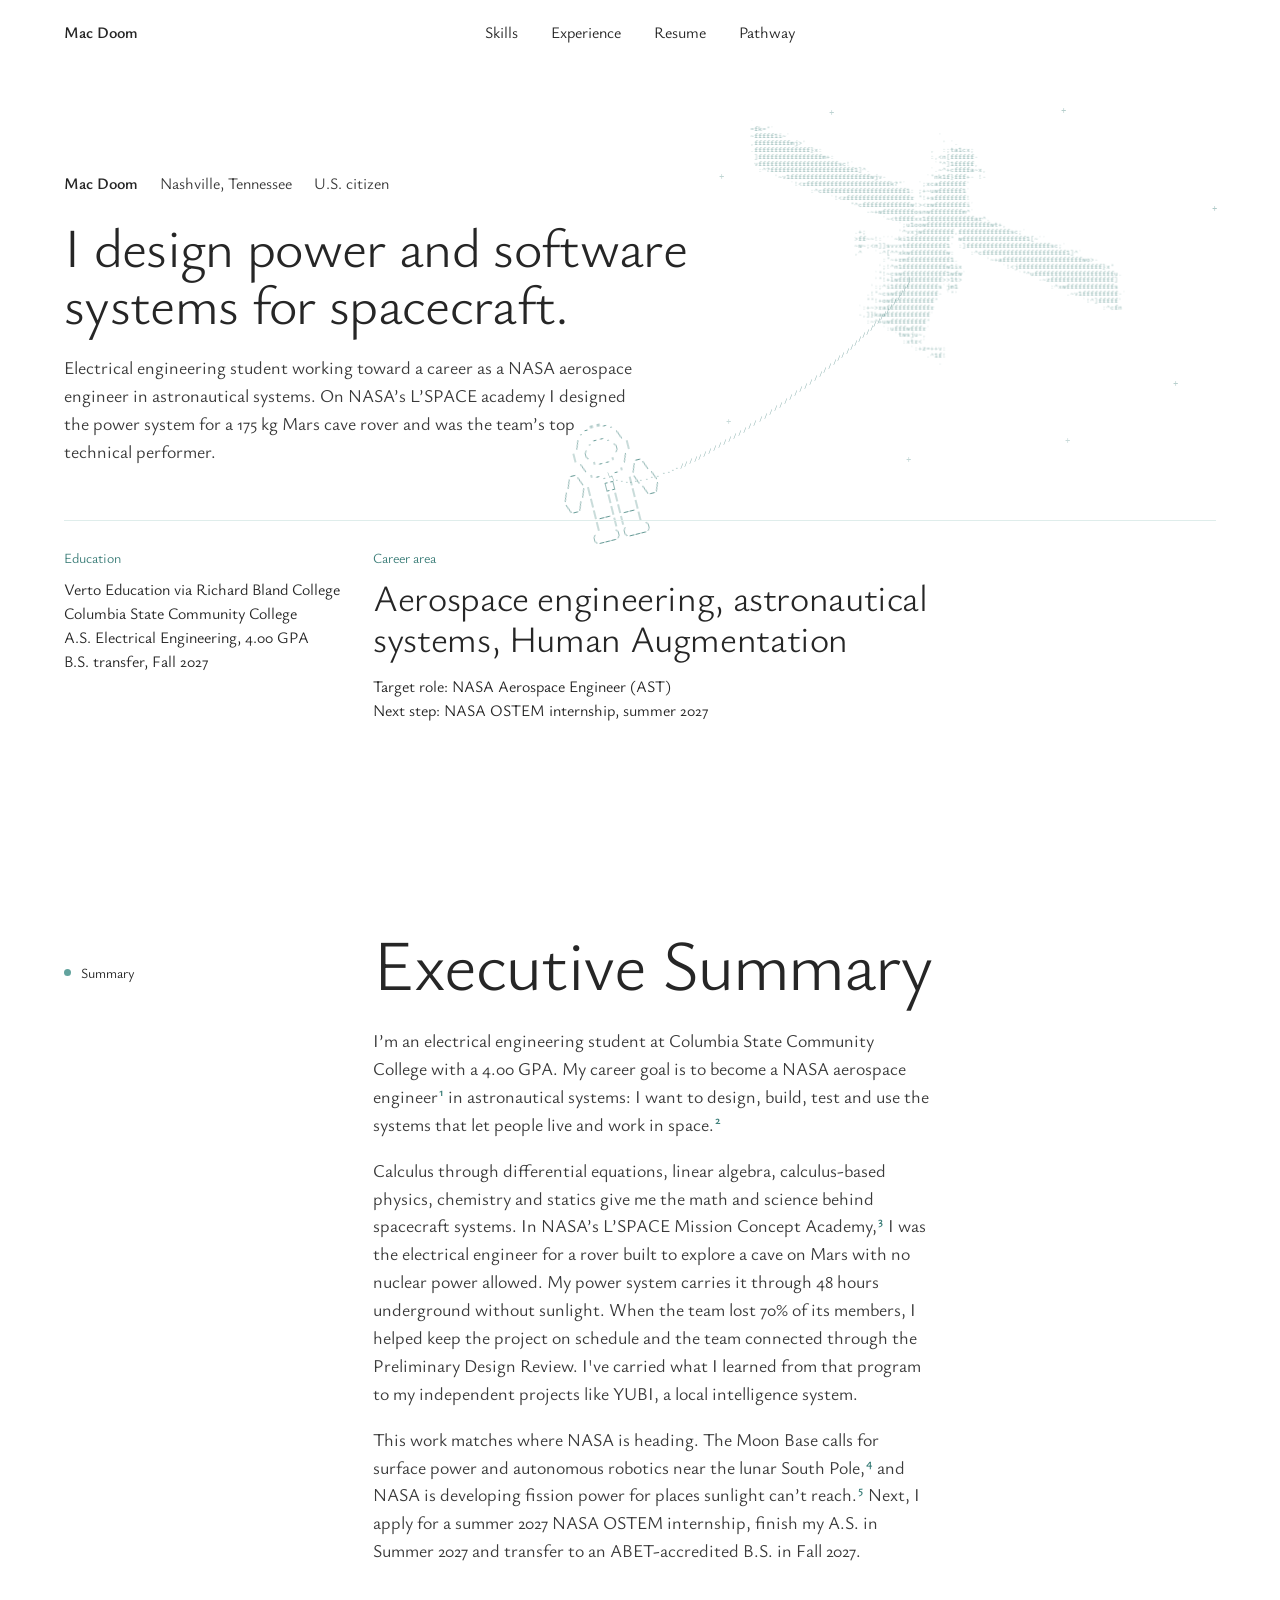
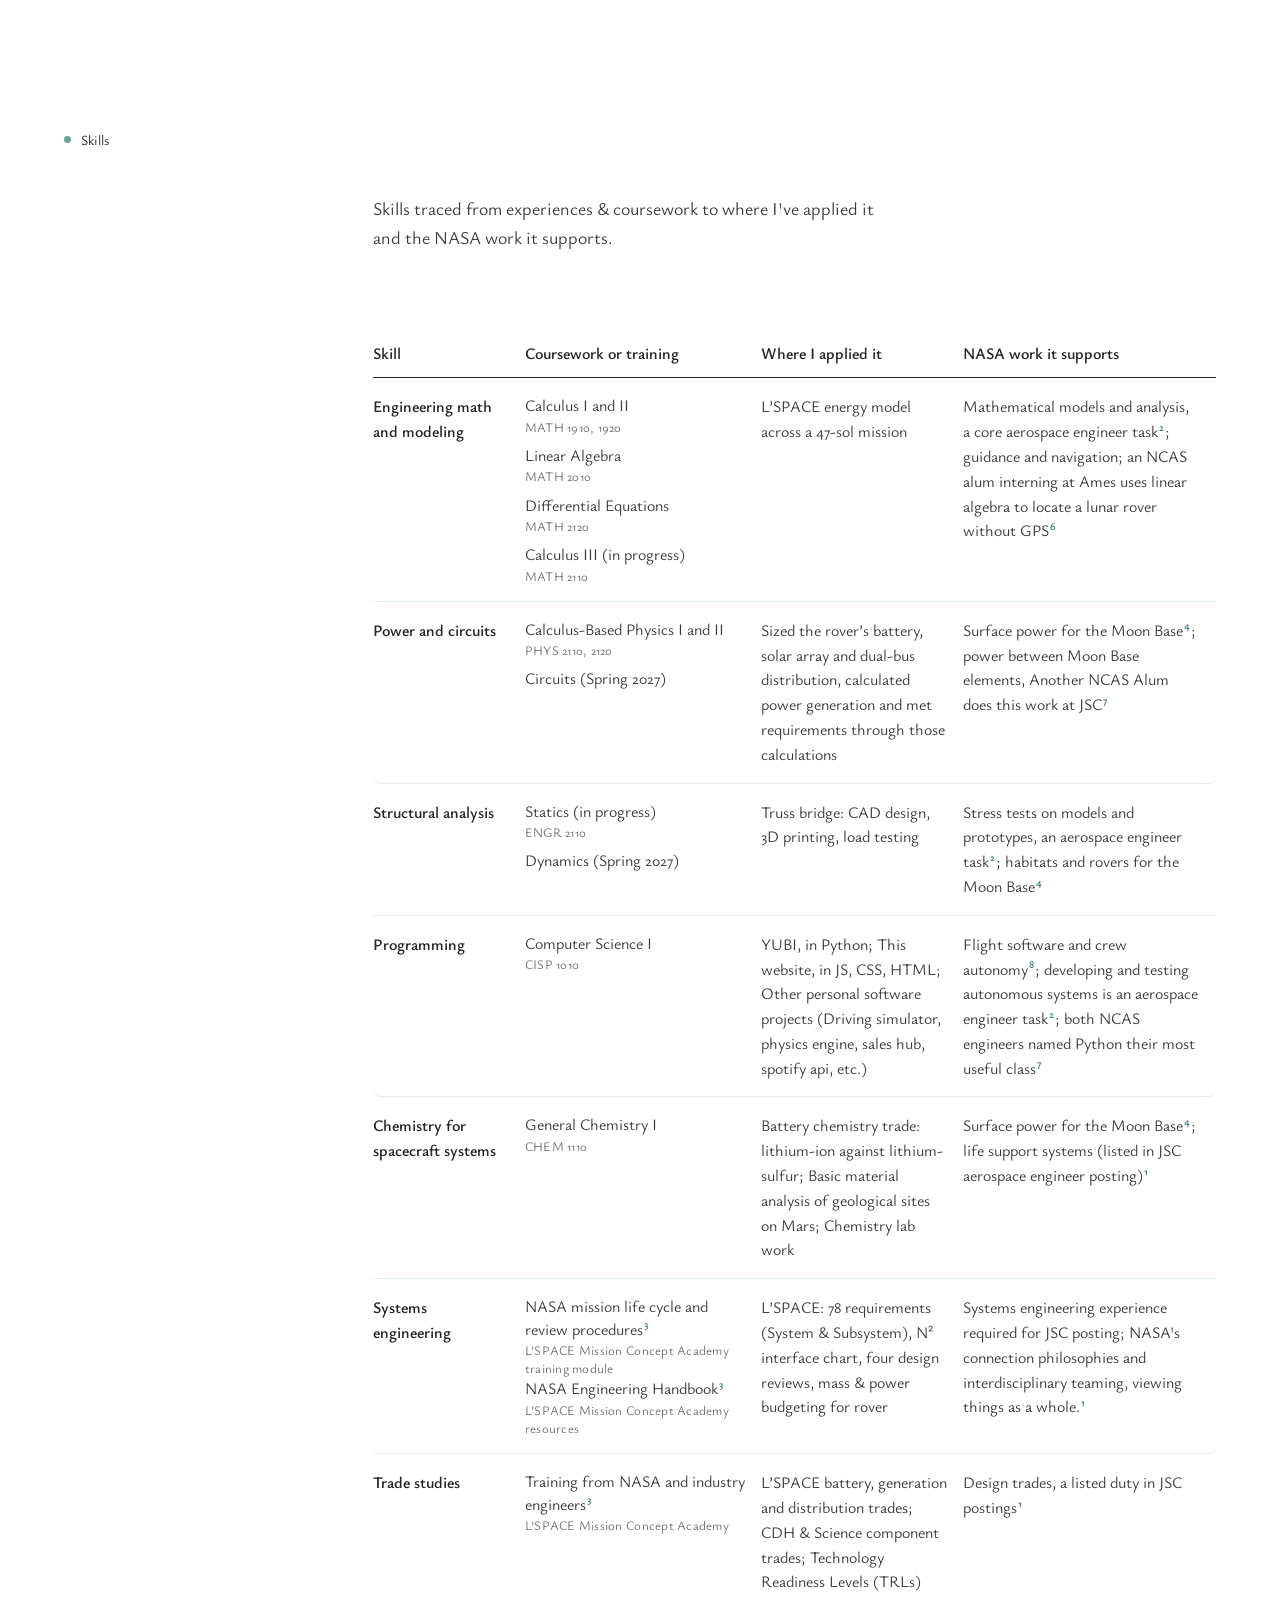
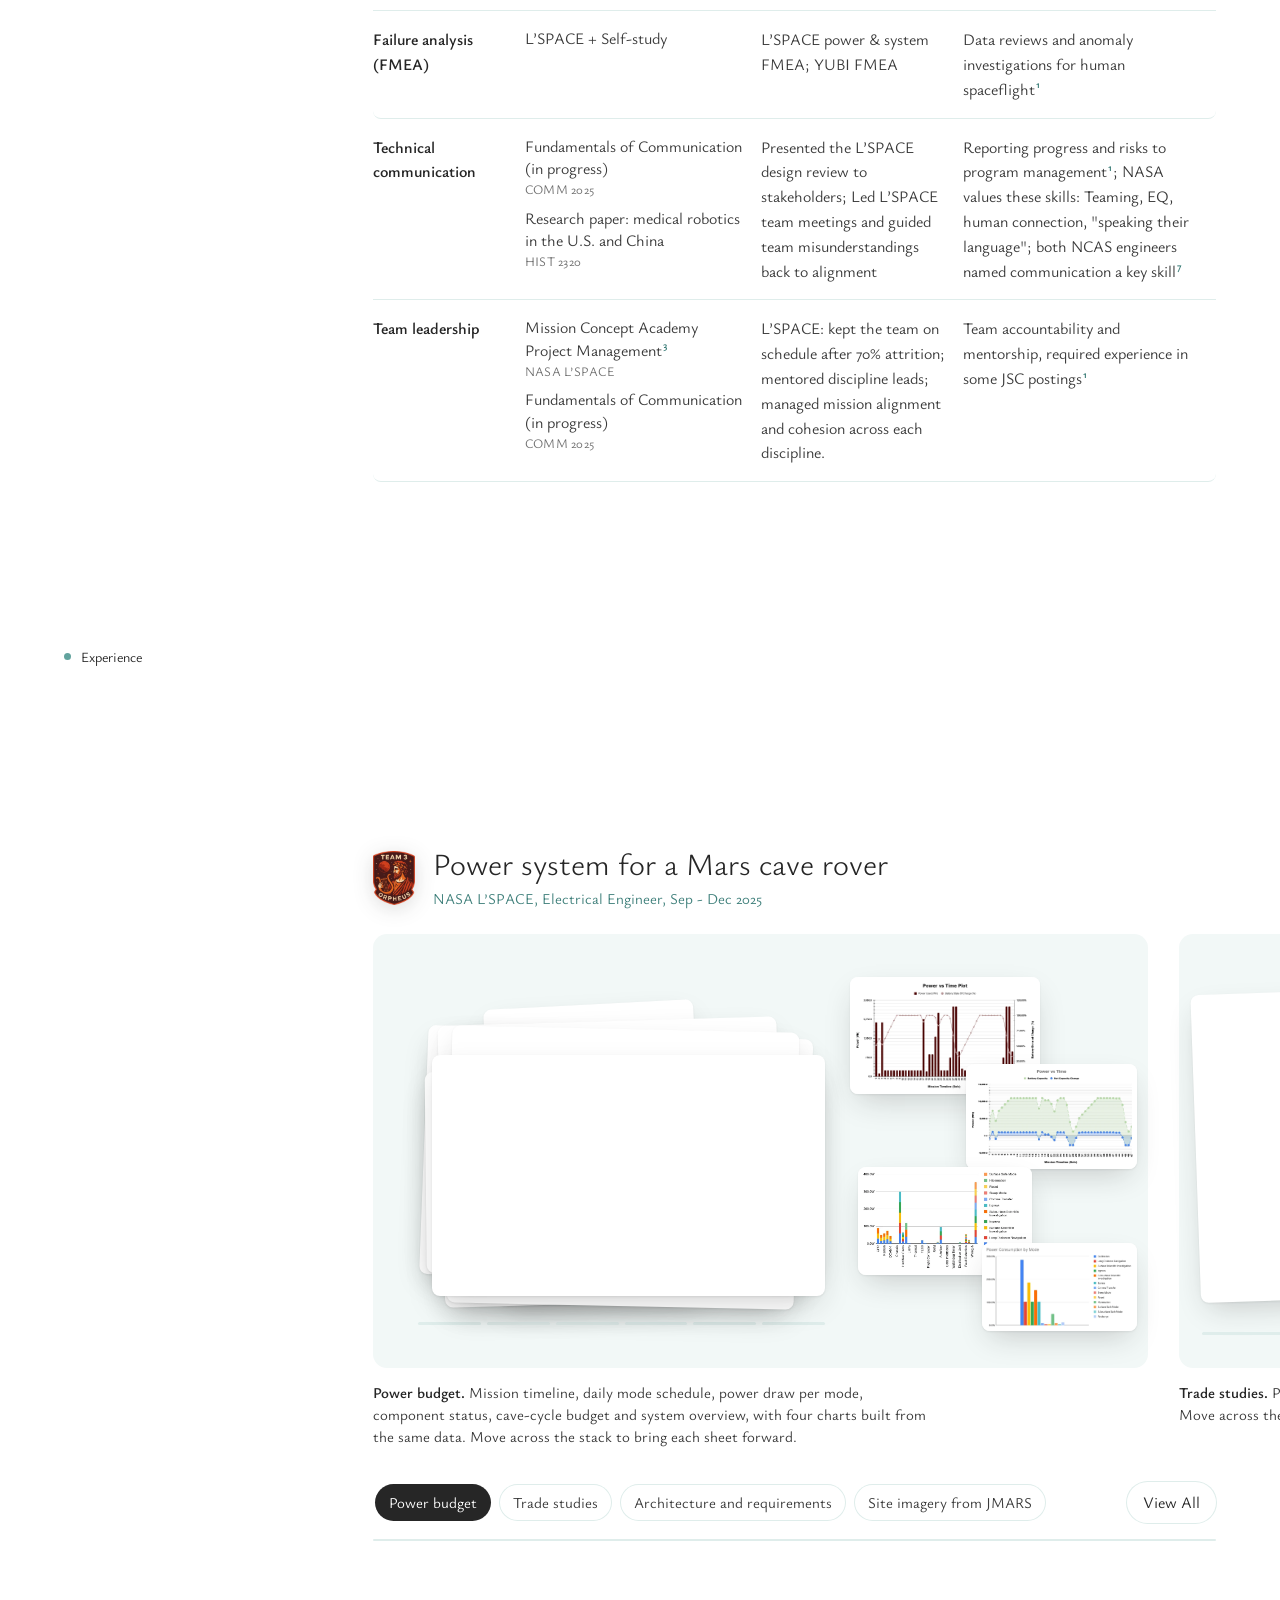
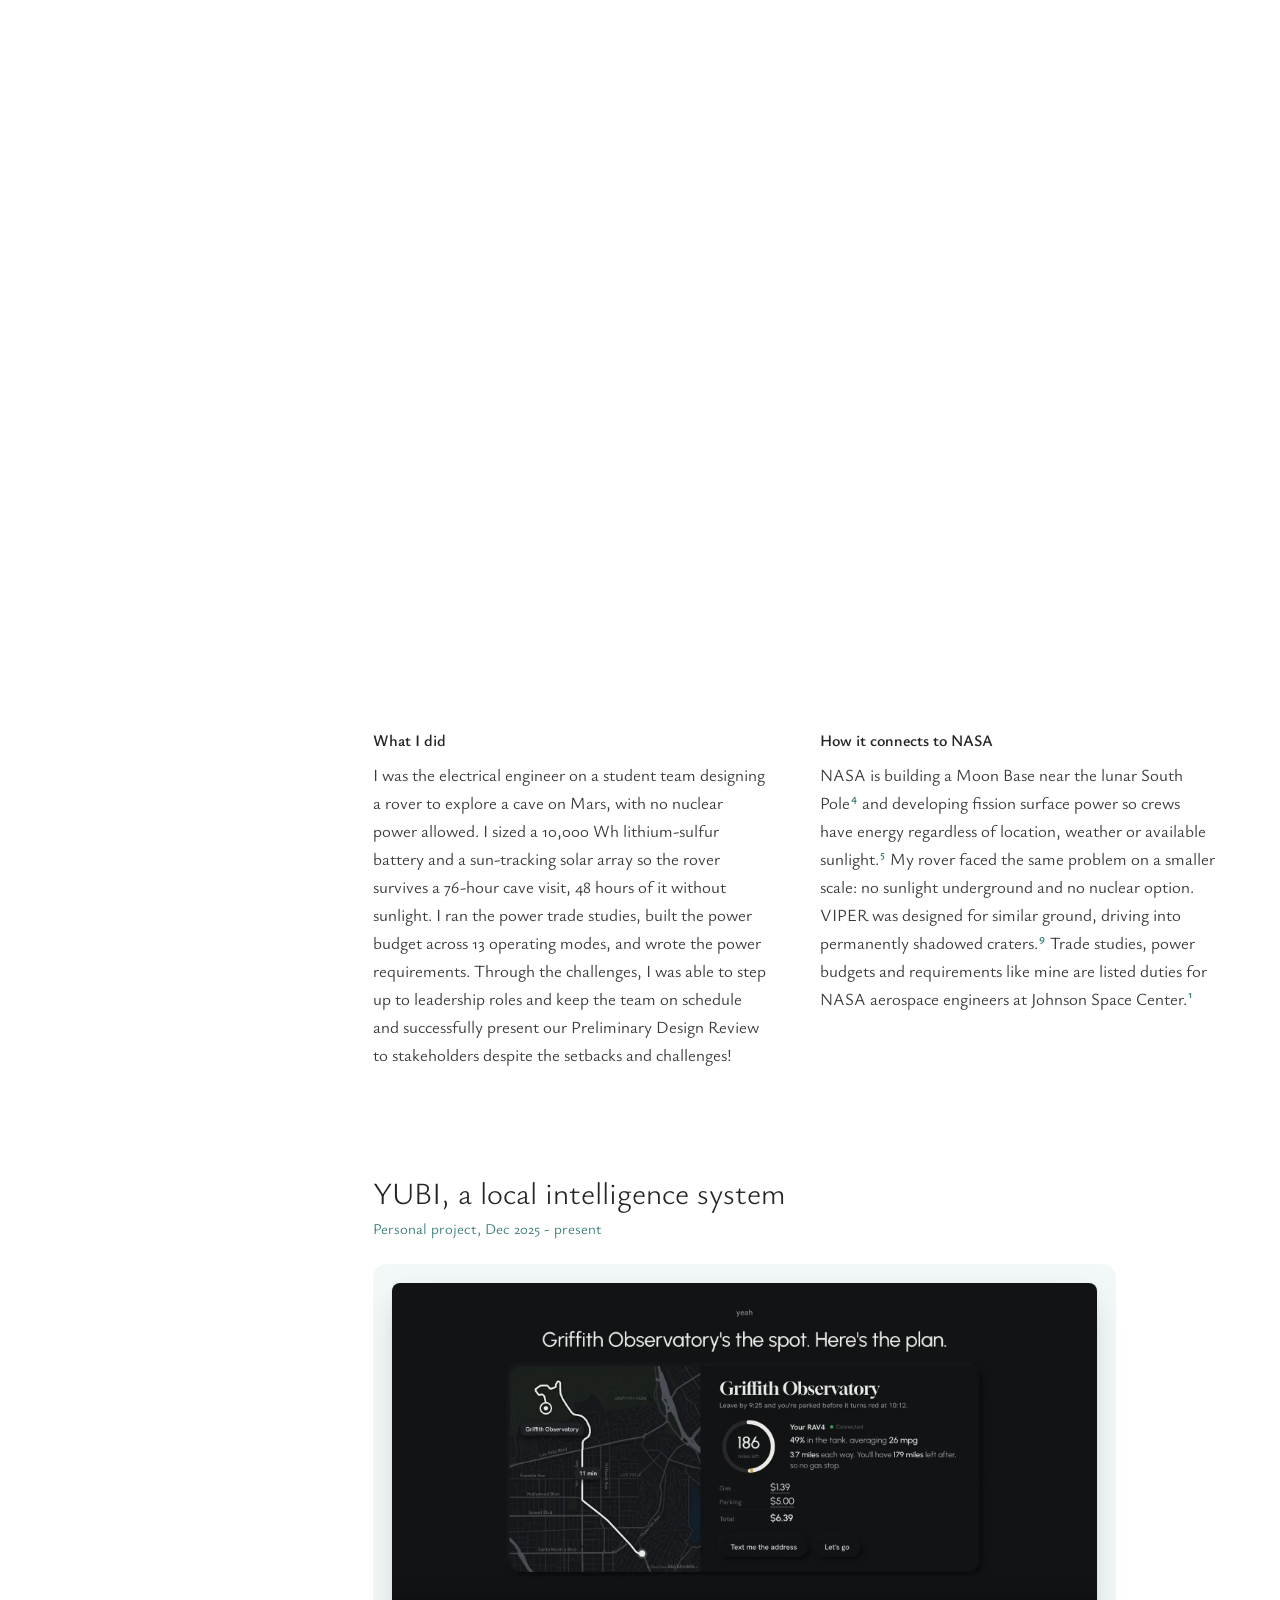
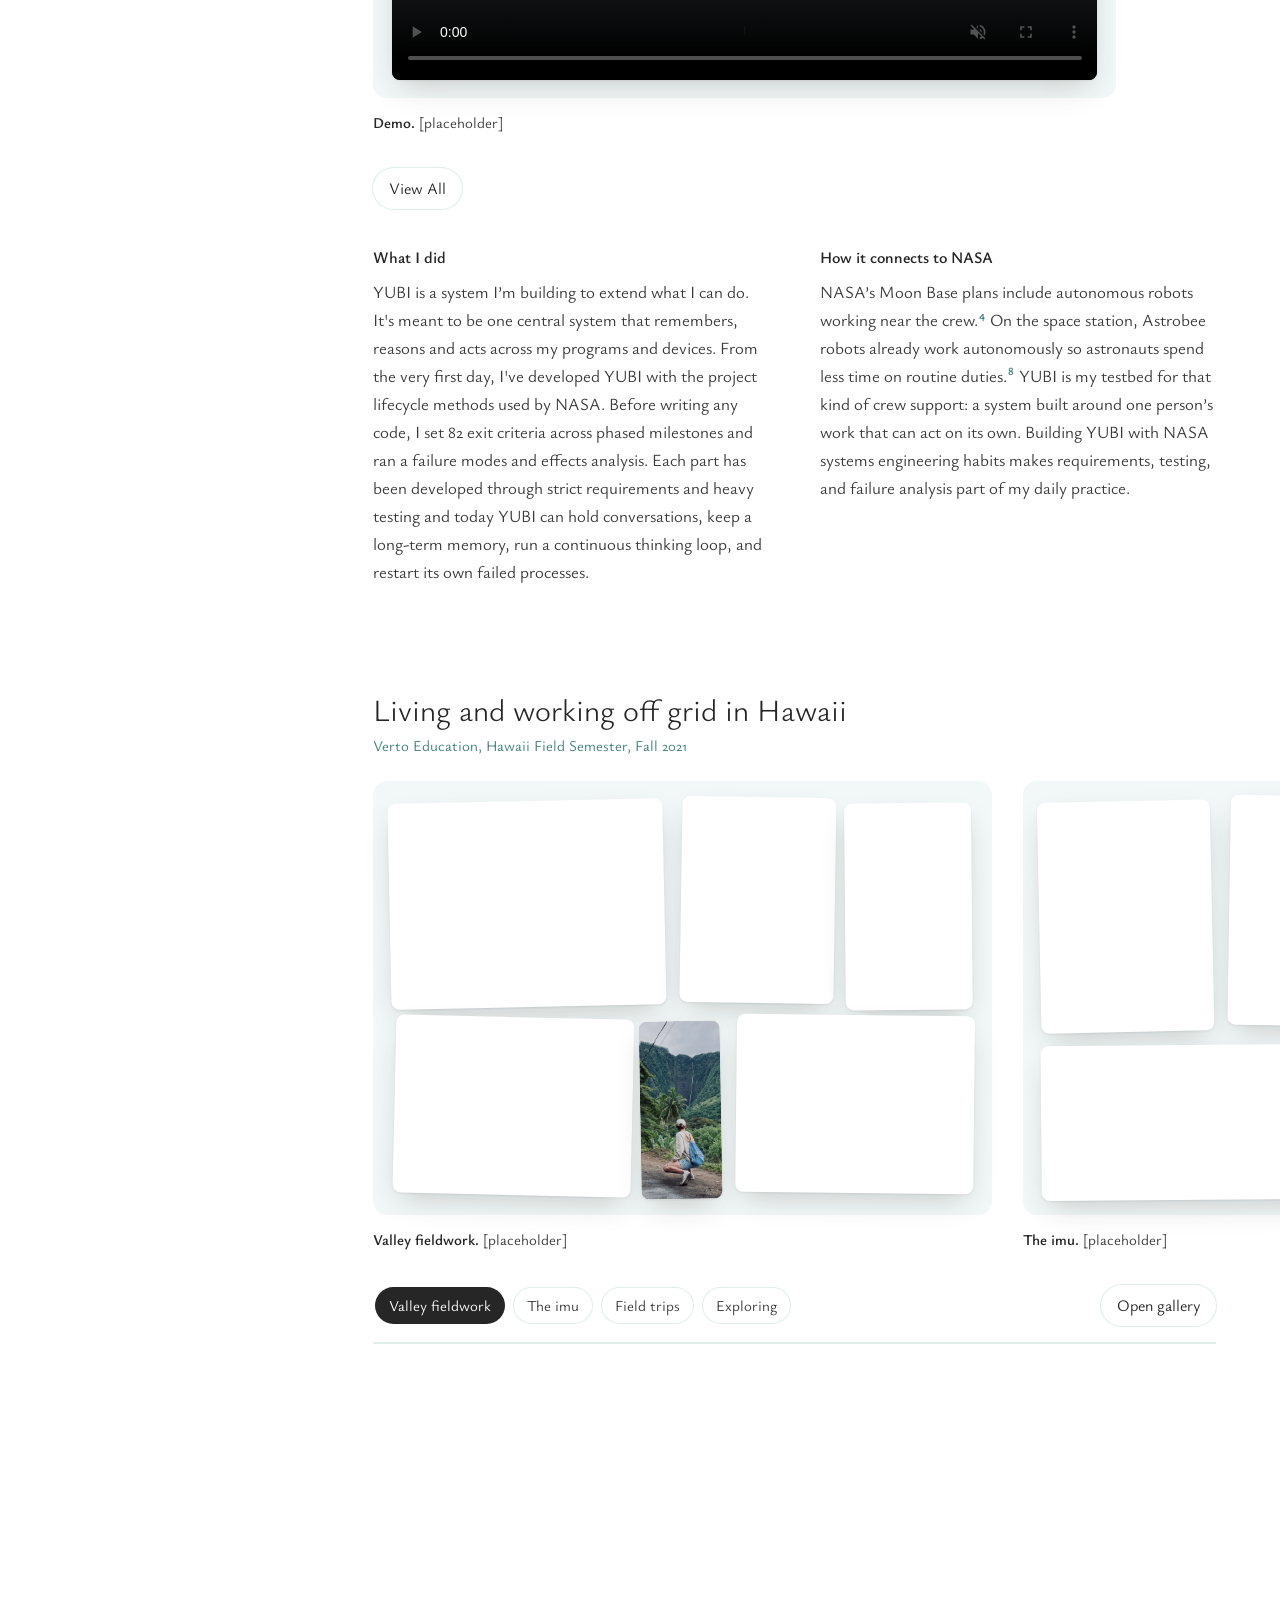
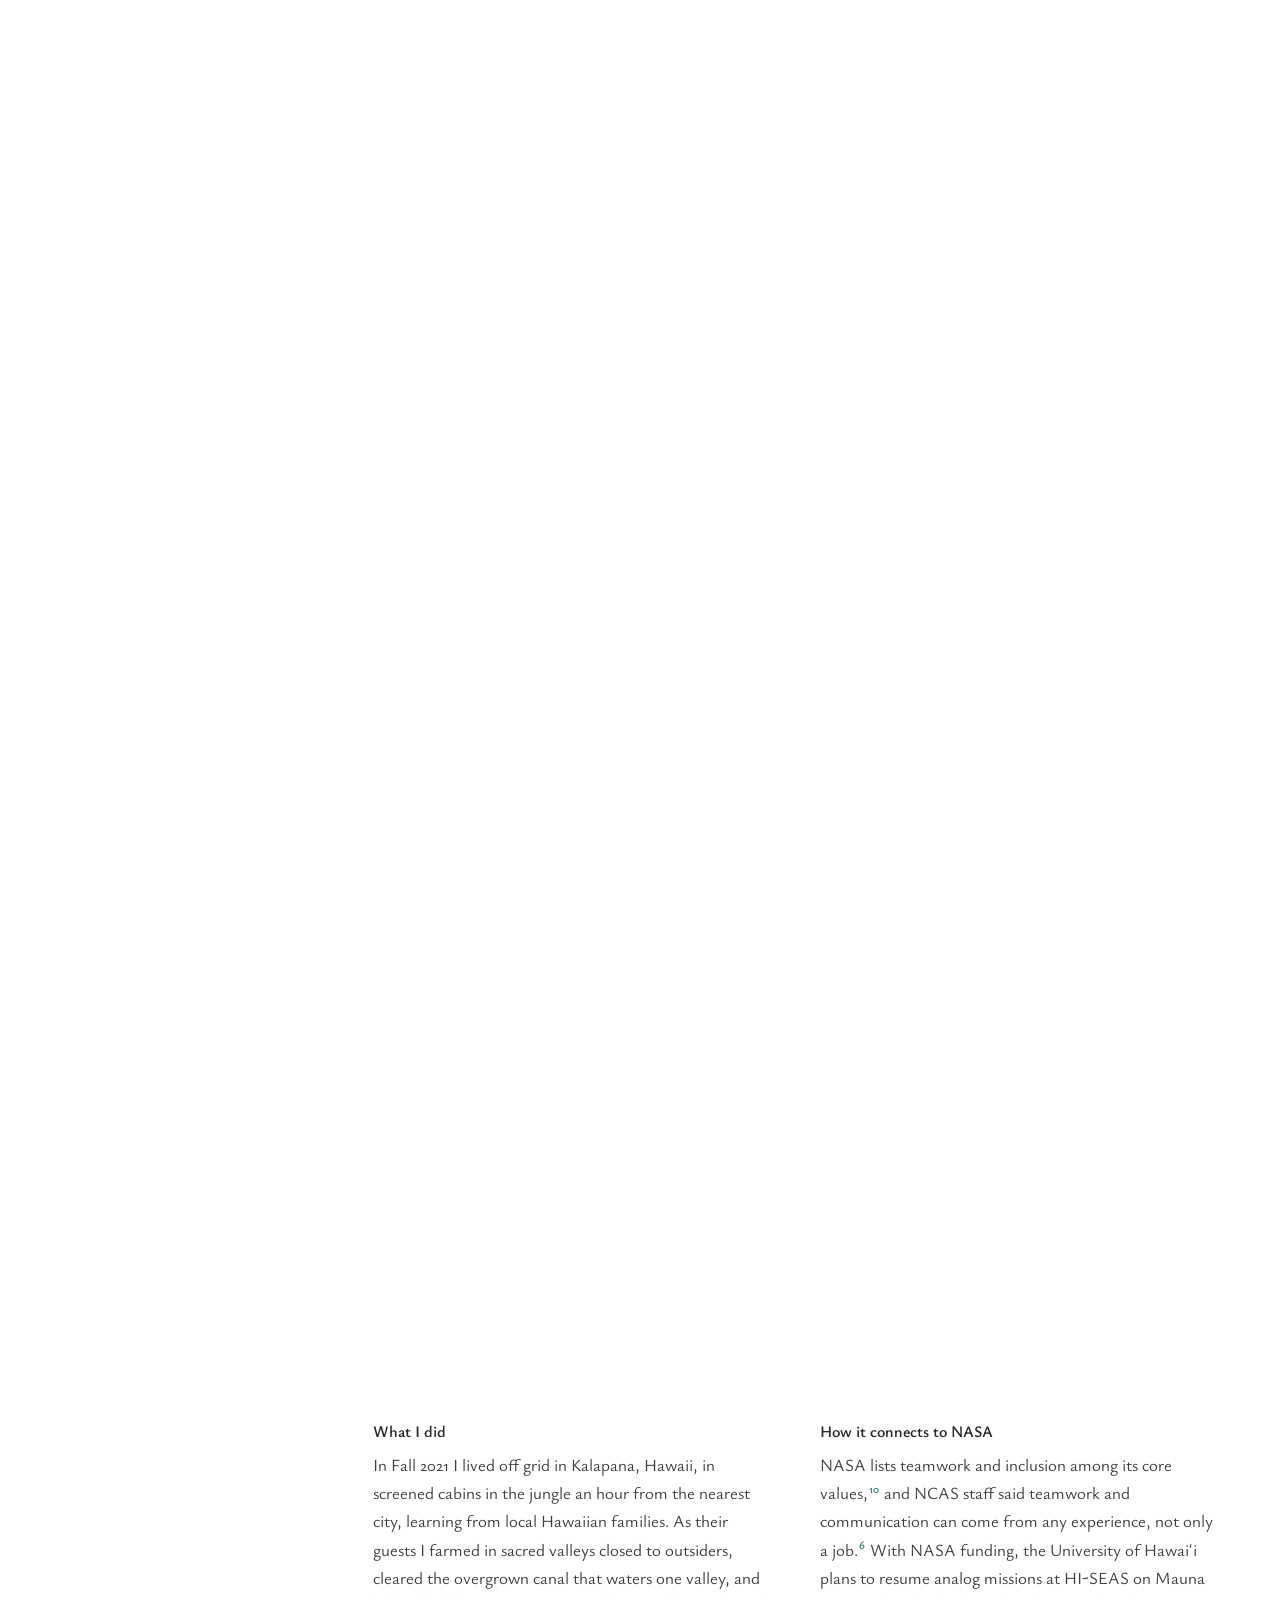
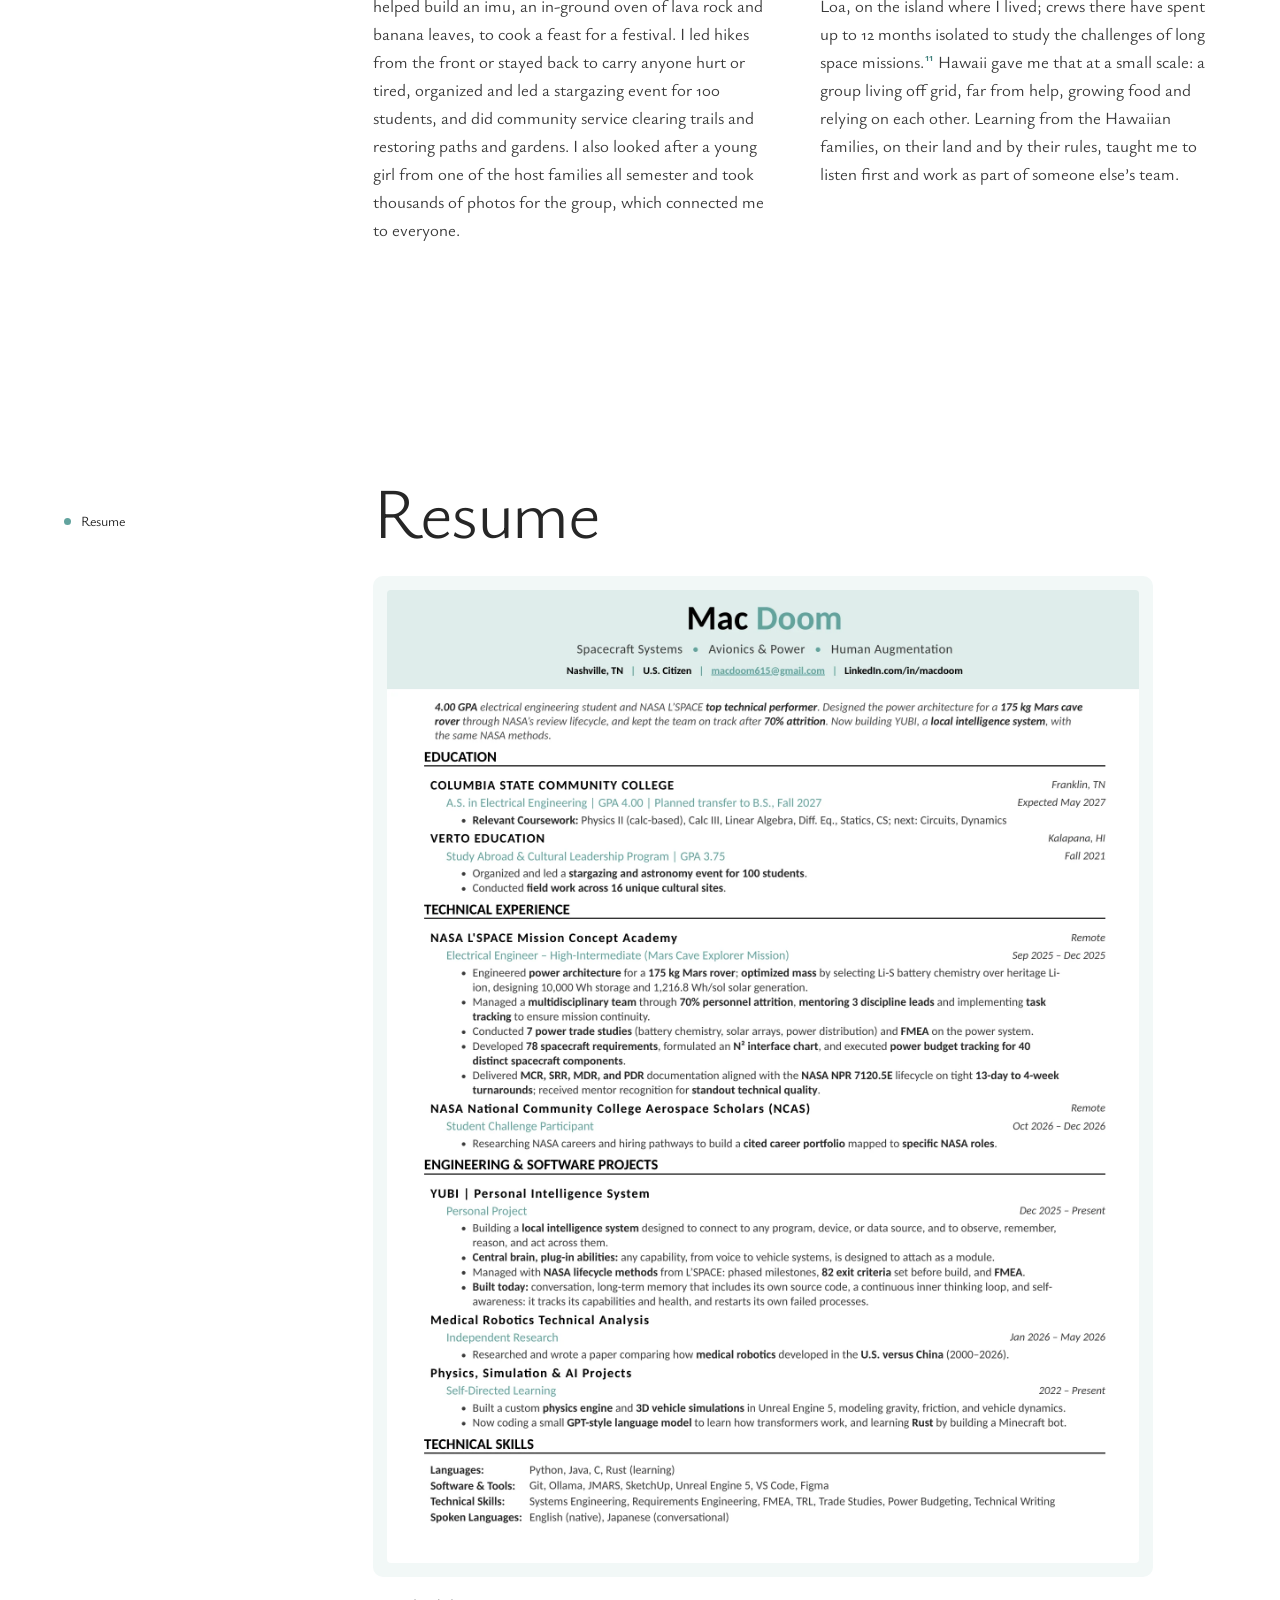
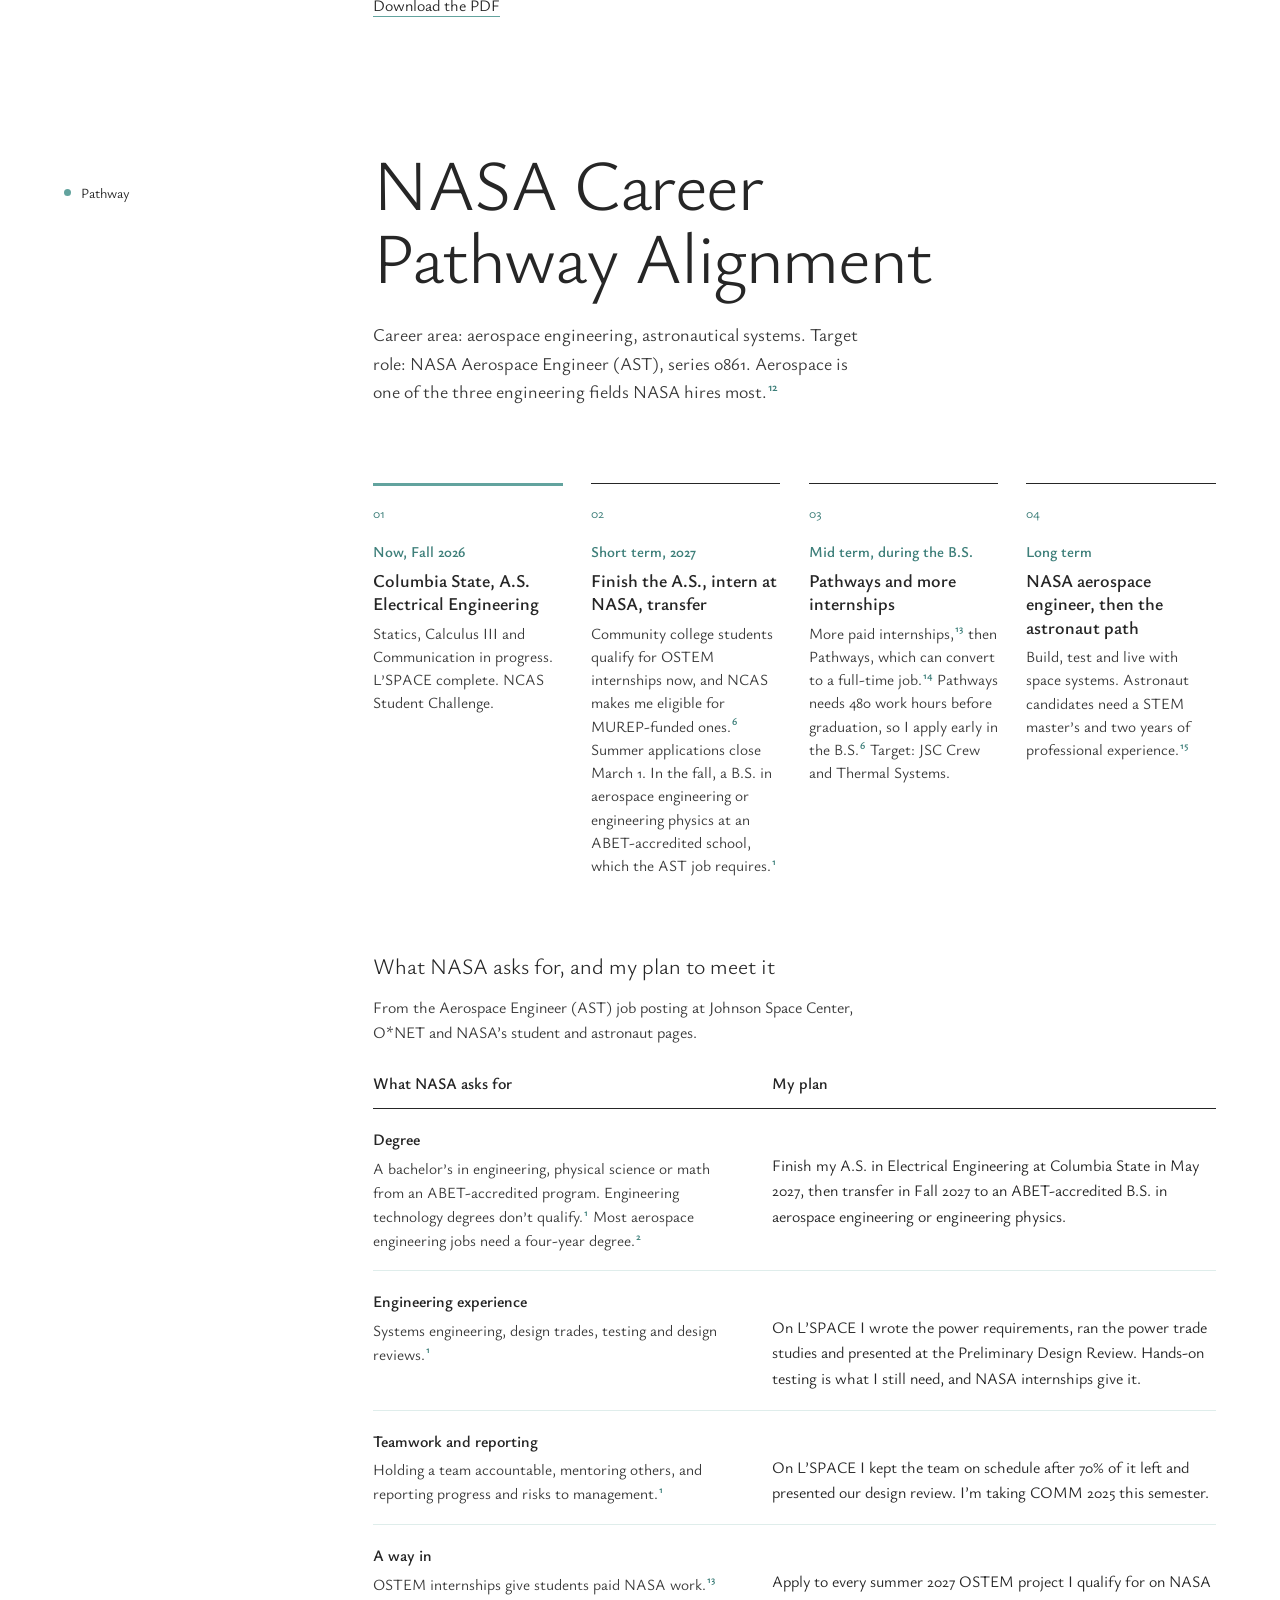
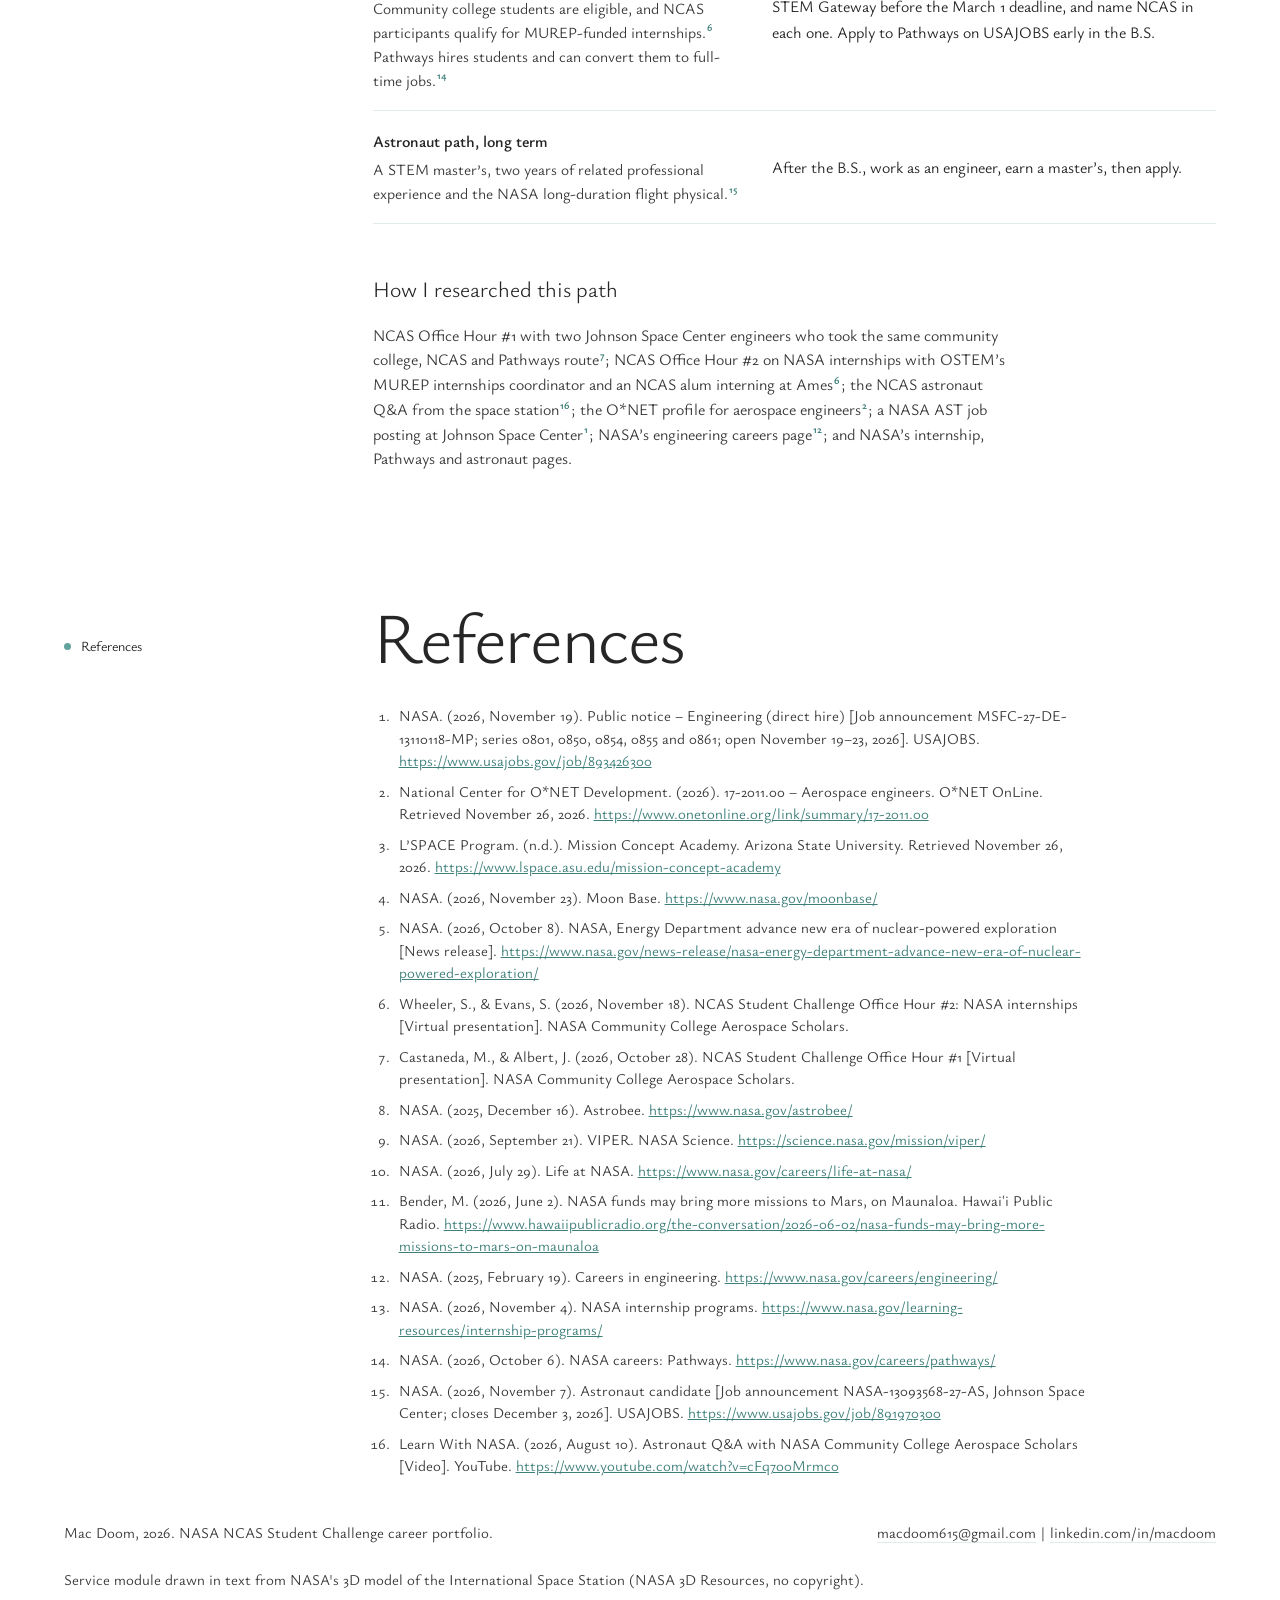
==== index-1.html @ 0b80dd71 "Add files via upload" ====
<!DOCTYPE html>
<html lang="en">
<head>
<meta charset="utf-8">
<meta name="viewport" content="width=device-width, initial-scale=1">
<meta name="robots" content="noindex, nofollow">
<title>Thomas (Mac) Doom, NCAS Student Challenge Career Portfolio</title>
<meta name="description" content="Mac Doom, electrical engineering student on the path to NASA aerospace engineering. NCAS Student Challenge career portfolio.">
<link rel="preload" href="fonts/ysabeau-latin-300-normal.woff2" as="font" type="font/woff2" crossorigin>
<link rel="icon" href="favicon.ico" sizes="any">
<link rel="icon" type="image/png" sizes="32x32" href="img/favicon-32.png">
<link rel="icon" type="image/png" sizes="192x192" href="img/favicon-192.png">
<link rel="apple-touch-icon" href="img/apple-touch-icon.png">
<link rel="stylesheet" href="style.css?v=20261126a">
</head>
<body>
<canvas id="stars" aria-hidden="true"></canvas>
<canvas id="space" aria-hidden="true"></canvas>
<canvas id="astro" aria-hidden="true"></canvas>

<header class="top wrap" id="site-top">
  <a class="name" href="#top">Mac Doom</a>
  <nav aria-label="Sections">
    <a href="#skills">Skills</a>
    <a href="#experience">Experience</a>
    <a href="#resume">Resume</a>
    <a href="#path">Pathway</a>
  </nav>
</header>

<main id="top">
<!-- First screen -->
<section class="hero wrap" aria-labelledby="statement">
  <div class="intro">
    <p class="who"><span class="who-name">Mac Doom</span><span>Nashville, Tennessee</span><span>U.S. citizen</span></p>
    <h1 id="statement" class="statement">I design power and software systems for spacecraft.</h1>
    <p class="lead">Electrical engineering student working toward a career as a NASA aerospace engineer in astronautical systems. On NASA&rsquo;s L&rsquo;SPACE academy I designed the power system for a 175&nbsp;kg Mars cave rover and was the team&rsquo;s top technical performer.</p>
  </div>
  <div class="status">
    <div class="school">
      <p class="label">Education</p>
      <p>Verto Education via Richard Bland College</p>
      <p>Columbia State Community College</p>
      <p>A.S. Electrical Engineering, 4.00 GPA</p>
      <p>B.S. transfer, Fall 2027</p>
    </div>
    <div class="seeking">
      <p class="label">Career area</p>
      <p class="seek">Aerospace engineering, astronautical systems, Human Augmentation</p>
      <p class="seek-sub">Target role: NASA Aerospace Engineer (AST)</p>
      <p class="seek-sub">Next step: NASA OSTEM internship, summer 2027</p>
    </div>
  </div>
</section>

<!-- Executive summary -->
<section class="sec wrap" id="summary" aria-labelledby="summary-title">
  <p class="sec-label">Summary</p>
  <div class="sec-main">
  <h2 id="summary-title" class="display">Executive Summary</h2>
  <div class="prose lead reveal">
    <p>I&rsquo;m an electrical engineering student at Columbia State Community College with a 4.00 GPA. My career goal is to become a NASA aerospace engineer<a class="cite" data-key="usajobs"></a> in astronautical systems: I want to design, build, test and use the systems that let people live and work in space.<a class="cite" data-key="onet"></a></p>
    <p>Calculus through differential equations, linear algebra, calculus-based physics, chemistry and statics give me the math and science behind spacecraft systems. In NASA&rsquo;s L&rsquo;SPACE Mission Concept Academy,<a class="cite" data-key="lspace"></a> I was the electrical engineer for a rover built to explore a cave on Mars with no nuclear power allowed. My power system carries it through 48 hours underground without sunlight. When the team lost 70% of its members, I helped keep the project on schedule and the team connected through the Preliminary Design Review. I've carried what I learned from that program to my independent projects like YUBI, a local intelligence system.</p>
    <p>This work matches where NASA is heading. The Moon Base calls for surface power and autonomous robotics near the lunar South Pole,<a class="cite" data-key="moonbase"></a> and NASA is developing fission power for places sunlight can&rsquo;t reach.<a class="cite" data-key="fsp"></a> Next, I apply for a summer 2027 NASA OSTEM internship, finish my A.S. in Summer 2027 and transfer to an ABET-accredited B.S. in Fall 2027.</p>
    <!-- <p class="draft-note">Draft. I will rewrite this soon.</p> -->
  </div>
  </div>
</section>

<!-- Skills -->
<section class="sec wrap" id="skills" aria-labelledby="skills-title">
  <p class="sec-label">Skills</p>
  <div class="sec-main">
  <h2 id="skills-title" class="display">Technical Skills</h2>
  <p class="sec-intro reveal">Skills traced from experiences & coursework to where I've applied it and the NASA work it supports.</p>
  <div class="scroll reveal">
  <table class="skills-table">
    <thead><tr><th scope="col">Skill</th><th scope="col">Coursework or training</th><th scope="col">Where I applied it</th><th scope="col">NASA work it supports</th></tr></thead>
    <tbody>
      <tr><th scope="row">Engineering math and modeling</th><td><span class="course">Calculus I and II<span class="code">MATH 1910, 1920</span></span><span class="course">Linear Algebra<span class="code">MATH 2010</span></span><span class="course">Differential Equations<span class="code">MATH 2120</span></span><span class="course">Calculus III (in progress)<span class="code">MATH 2110</span></span></td><td>L&rsquo;SPACE energy model across a 47-sol mission</td><td>Mathematical models and analysis, a core aerospace engineer task<a class="cite" data-key="onet"></a>; guidance and navigation; an NCAS alum interning at Ames uses linear algebra to locate a lunar rover without GPS<a class="cite" data-key="oh2"></a></td></tr>
      <tr><th scope="row">Power and circuits</th><td><span class="course">Calculus-Based Physics I and II<span class="code">PHYS 2110, 2120</span></span><span class="course">Circuits (Spring 2027)</span></td><td>Sized the rover&rsquo;s battery, solar array and dual-bus distribution, calculated power generation and met requirements through those calculations</td><td>Surface power for the Moon Base<a class="cite" data-key="moonbase"></a>; power between Moon Base elements, Another NCAS Alum does this work at JSC<a class="cite" data-key="oh1">; Requirement planning and verification through modeling and simulation.</a></td></tr>
      <tr><th scope="row">Structural analysis</th><td><span class="course">Statics (in progress)<span class="code">ENGR 2110</span></span><span class="course">Dynamics (Spring 2027)</span></td><td>Truss bridge: CAD design, 3D printing, load testing</td><td>Stress tests on models and prototypes, an aerospace engineer task<a class="cite" data-key="onet"></a>; habitats and rovers for the Moon Base<a class="cite" data-key="moonbase"></a></tr>
      <tr><th scope="row">Programming</th><td><span class="course">Computer Science I<span class="code">CISP 1010</span></span></td><td>YUBI, in Python; This website, in JS, CSS, HTML; Other personal software projects (Driving simulator, physics engine, sales hub, spotify api, etc.)</td><td>Flight software and crew autonomy<a class="cite" data-key="astrobee"></a>; developing and testing autonomous systems is an aerospace engineer task<a class="cite" data-key="onet"></a>; both NCAS engineers named Python their most useful class<a class="cite" data-key="oh1">; Useful in any field or mission, even UI for astronauts and on board computers</a></td></tr>
      <tr><th scope="row">Chemistry for spacecraft systems</th><td><span class="course">General Chemistry I<span class="code">CHEM 1110</span></span></td><td>Battery chemistry trade: lithium-ion against lithium-sulfur; Basic material analysis of geological sites on Mars; Chemistry lab work</td><td>Surface power for the Moon Base<a class="cite" data-key="moonbase"></a>; life support systems (listed in JSC aerospace engineer posting)<a class="cite" data-key="usajobs"></a></tr>
      <tr><th scope="row">Systems engineering</th><td><span class="course">NASA mission life cycle and review procedures<a class="cite" data-key="lspace"></a><span class="code">L&rsquo;SPACE Mission Concept Academy training module</span><span class="course">NASA Engineering Handbook<a class="cite" data-key="lspace"></a><span class="code">L&rsquo;SPACE Mission Concept Academy resources</span></span></td><td>L&rsquo;SPACE: 78 requirements (System & Subsystem), N² interface chart, four design reviews, mass & power budgeting for rover</td><td>Systems engineering experience required for JSC posting; NASA's connection philosophies and interdisciplinary teaming, viewing things as a whole.<a class="cite" data-key="usajobs"></a></td></tr>
      <tr><th scope="row">Trade studies</th><td><span class="course">Training from NASA and industry engineers<a class="cite" data-key="lspace"></a><span class="code">L&rsquo;SPACE Mission Concept Academy</span></span></td><td>L&rsquo;SPACE battery, generation and distribution trades; CDH & Science component trades; Technology Readiness Levels (TRLs)</td><td>Design trades, a listed duty in JSC postings<a class="cite" data-key="usajobs">; Thorough research and analysis of components and understanding their weight and connection</a></td></tr>
      <tr><th scope="row">Failure analysis (FMEA)</th><td><span class="course">L&rsquo;SPACE + Self-study</span></td><td>L&rsquo;SPACE power & system FMEA; YUBI FMEA</td><td>Data reviews and anomaly investigations for human spaceflight<a class="cite" data-key="usajobs">. Understanding risks and their mitigations before they even happen is a NASA standard.</a></td></tr>
      <tr><th scope="row">Technical communication</th><td><span class="course">Fundamentals of Communication (in progress)<span class="code">COMM 2025</span></span><span class="course">Research paper: medical robotics in the U.S. and China<span class="code">HIST 2320</span></span></td><td>Presented the L&rsquo;SPACE design review to stakeholders; Led L&rsquo;SPACE team meetings and guided team misunderstandings back to alignment</td><td>Reporting progress and risks to program management<a class="cite" data-key="usajobs"></a>; NASA values these skills: Teaming, EQ, human connection, "speaking their language"; both NCAS engineers named communication a key skill<a class="cite" data-key="oh1"></a></td></tr>
      <tr><th scope="row">Team leadership</th><td><span class="course">Mission Concept Academy Project Management<a class="cite" data-key="lspace"></a><span class="code">NASA L&rsquo;SPACE</span></span><span class="course">Fundamentals of Communication (in progress)<span class="code">COMM 2025</span></span></td><td>L&rsquo;SPACE: kept the team on schedule after 70% attrition; mentored discipline leads; managed mission alignment and cohesion across each discipline.</td><td>Team accountability and mentorship, required experience in some JSC postings<a class="cite" data-key="usajobs"></a></td></tr>
    </tbody>
  </table>
  </div>
  </div>
</section>

<!-- Experience -->
<section class="sec wrap" id="experience" aria-labelledby="exp-title">
  <p class="sec-label">Experience</p>
  <div class="sec-main">
  <h2 id="exp-title" class="display">Experiences and Projects</h2>
  <p class="sec-intro reveal">A NASA academy mission, a personal system I&rsquo;m building, and a semester living off grid in Hawaii.</p>

  <article class="exp" id="lspace" aria-labelledby="lspace-title">
    <header class="exp-head reveal">
      <img class="exp-logo" src="img/orpheus-logo.webp" alt="Team 3 Orpheus mission patch" width="251" height="320">
      <h3 id="lspace-title" class="exp-title">Power system for a Mars cave rover</h3>
      <span class="rule" aria-hidden="true"></span>
      <p class="exp-tag">NASA L&rsquo;SPACE, Electrical Engineer, Sep - Dec 2025</p>
    </header>
    <div class="board" data-g="lspace">
      <div class="board-pin"><div class="board-stick">
        <div class="board-track" tabindex="0" aria-label="Project images. Scroll the page or use the arrow keys to move through them."></div>
        <div class="board-bar"><div class="chips" aria-label="Jump to"></div><button type="button" class="open-gal" data-open>View All</button></div>
        <div class="board-progress" aria-hidden="true"><i></i></div>
      </div></div>
    </div>
    <div class="exp-text reveal">
      <section><h4>What I did</h4>
        <p>I was the electrical engineer on a student team designing a rover to explore a cave on Mars, with no nuclear power allowed. I sized a 10,000&nbsp;Wh lithium-sulfur battery and a sun-tracking solar array so the rover survives a 76-hour cave visit, 48 hours of it without sunlight. I ran the power trade studies, built the power budget across 13 operating modes, and wrote the power requirements. Through the challenges, I was able to step up to leadership roles and keep the team on schedule and successfully present our Preliminary Design Review to stakeholders despite the setbacks and challenges!</p>
      </section>
      <section><h4>How it connects to NASA</h4>
        <p>NASA is building a Moon Base near the lunar South Pole<a class="cite" data-key="moonbase"></a> and developing fission surface power so crews have energy regardless of location, weather or available sunlight.<a class="cite" data-key="fsp"></a> My rover faced the same problem on a smaller scale: no sunlight underground and no nuclear option. VIPER was designed for similar ground, driving into permanently shadowed craters.<a class="cite" data-key="viper"></a> Trade studies, power budgets and requirements like mine are listed duties for NASA aerospace engineers at Johnson Space Center.<a class="cite" data-key="usajobs"></a></p>
      </section>
    </div>
  </article>

  <article class="exp" id="yubi" aria-labelledby="yubi-title">
    <header class="exp-head reveal">
      <h3 id="yubi-title" class="exp-title">YUBI, a local intelligence system</h3>
      <span class="rule" aria-hidden="true"></span>
      <p class="exp-tag">Personal project, Dec 2025 - present</p>
    </header>
    <div class="board" data-g="yubi">
      <div class="board-pin"><div class="board-stick">
        <div class="board-track" tabindex="0" aria-label="Project images. Scroll the page or use the arrow keys to move through them."></div>
        <div class="board-bar"><div class="chips" aria-label="Jump to"></div><button type="button" class="open-gal" data-open>View All</button></div>
        <div class="board-progress" aria-hidden="true"><i></i></div>
      </div></div>
    </div>
    <div class="exp-text reveal">
      <section><h4>What I did</h4>
        <p>YUBI is a system I&rsquo;m building to extend what I can do. It's meant to be one central system that remembers, reasons and acts across my programs and devices. From the very first day, I've developed YUBI with the project lifecycle methods used by NASA. Before writing any code, I set 82 exit criteria across phased milestones and ran a failure modes and effects analysis. Each part has been developed through strict requirements and heavy testing and today YUBI can hold conversations, keep a long-term memory, run a continuous thinking loop, and restart its own failed processes.</p>
      </section>
      <section><h4>How it connects to NASA</h4>
        <p>NASA&rsquo;s Moon Base plans include autonomous robots working near the crew.<a class="cite" data-key="moonbase"></a> On the space station, Astrobee robots already work autonomously so astronauts spend less time on routine duties.<a class="cite" data-key="astrobee"></a> YUBI is my testbed for that kind of crew support: a system built around one person&rsquo;s work that can act on its own. Building YUBI with NASA systems engineering habits makes requirements, testing, and failure analysis part of my daily practice.</p>
      </section>
    </div>
  </article>

  <article class="exp" id="hawaii" aria-labelledby="hawaii-title">
    <header class="exp-head reveal">
      <h3 id="hawaii-title" class="exp-title">Living and working off grid in Hawaii</h3>
      <span class="rule" aria-hidden="true"></span>
      <p class="exp-tag">Verto Education, Hawaii Field Semester, Fall 2021</p>
    </header>
    <div class="board" data-g="hawaii">
      <div class="board-pin"><div class="board-stick">
        <div class="board-track" tabindex="0" aria-label="Photos. Scroll the page or use the arrow keys to move through them."></div>
        <div class="board-bar"><div class="chips" aria-label="Jump to"></div><button type="button" class="open-gal" data-open>Open gallery</button></div>
        <div class="board-progress" aria-hidden="true"><i></i></div>
      </div></div>
    </div>
    <div class="exp-text reveal">
      <section><h4>What I did</h4>
        <p>In Fall 2021 I lived off grid in Kalapana, Hawaii, in screened cabins in the jungle an hour from the nearest city, learning from local Hawaiian families. As their guests I farmed in sacred valleys closed to outsiders, cleared the overgrown canal that waters one valley, and helped build an imu, an in-ground oven of lava rock and banana leaves, to cook a feast for a festival. I led hikes from the front or stayed back to carry anyone hurt or tired, organized and led a stargazing event for 100 students, and did community service clearing trails and restoring paths and gardens. I also looked after a young girl from one of the host families all semester and took thousands of photos for the group, which connected me to everyone.</p>
      </section>
      <section><h4>How it connects to NASA</h4>
        <p>NASA lists teamwork and inclusion among its core values,<a class="cite" data-key="values"></a> and NCAS staff said teamwork and communication can come from any experience, not only a job.<a class="cite" data-key="oh2"></a> With NASA funding, the University of Hawaiʻi plans to resume analog missions at HI-SEAS on Mauna Loa, on the island where I lived; crews there have spent up to 12 months isolated to study the challenges of long space missions.<a class="cite" data-key="hiseas"></a> Hawaii gave me that at a small scale: a group living off grid, far from help, growing food and relying on each other. Learning from the Hawaiian families, on their land and by their rules, taught me to listen first and work as part of someone else&rsquo;s team.</p>
      </section>
    </div>
  </article>
  </div>
</section>

<!-- Resume -->
<section class="sec wrap" id="resume" aria-labelledby="resume-title">
  <p class="sec-label">Resume</p>
  <div class="sec-main">
  <h2 id="resume-title" class="display">Resume</h2>
    <div class="resume-img reveal"><img src="img/resume.webp" alt="One-page resume of Mac Doom" loading="lazy" width="1700" height="2200"></div>
    <p style="margin-top:16px"><a class="link" href="mac-doom-resume.pdf">Download the PDF</a></p>
  </div>
</section>

<!-- Path -->
<section class="sec wrap" id="path" aria-labelledby="path-title">
  <p class="sec-label">Pathway</p>
  <div class="sec-main">
  <h2 id="path-title" class="display">NASA Career Pathway Alignment</h2>
  <p class="sec-intro reveal">Career area: aerospace engineering, astronautical systems. Target role: NASA Aerospace Engineer (AST), series 0861. Aerospace is one of the three engineering fields NASA hires most.<a class="cite" data-key="engcareers"></a></p>

  <ol class="map reveal" id="map">
    <li class="now">
      <span class="when">Now, Fall 2026</span>
      <span class="what">Columbia State, A.S. Electrical Engineering</span>
      <span class="how">Statics, Calculus III and Communication in progress. L&rsquo;SPACE complete. NCAS Student Challenge.</span>
    </li>
    <li>
      <span class="when">Short term, 2027</span>
      <span class="what">Finish the A.S., intern at NASA, transfer</span>
      <span class="how">Community college students qualify for OSTEM internships now, and NCAS makes me eligible for MUREP-funded ones.<a class="cite" data-key="oh2"></a> Summer applications close March 1. In the fall, a B.S. in aerospace engineering or engineering physics at an ABET-accredited school, which the AST job requires.<a class="cite" data-key="usajobs"></a></span>
    </li>
    <li>
      <span class="when">Mid term, during the B.S.</span>
      <span class="what">Pathways and more internships</span>
      <span class="how">More paid internships,<a class="cite" data-key="ostem"></a> then Pathways, which can convert to a full-time job.<a class="cite" data-key="pathways"></a> Pathways needs 480 work hours before graduation, so I apply early in the B.S.<a class="cite" data-key="oh2"></a> Target: JSC Crew and Thermal Systems.</span>
    </li>
    <li class="goal">
      <span class="when">Long term</span>
      <span class="what">NASA aerospace engineer, then the astronaut path</span>
      <span class="how">Build, test and live with space systems. Astronaut candidates need a STEM master&rsquo;s and two years of professional experience.<a class="cite" data-key="astro"></a></span>
    </li>
  </ol>

  <div class="reqs reveal">
    <h3 class="h-sub">What NASA asks for, and my plan to meet it</h3>
    <p class="reqs-intro">From the Aerospace Engineer (AST) job posting at Johnson Space Center, O*NET and NASA&rsquo;s student and astronaut pages.</p>
    <div class="plan-list">
      <div class="plan-head" aria-hidden="true"><span>What NASA asks for</span><span>My plan</span></div>
      <div class="plan-row">
        <div class="ask"><p class="ask-t">Degree</p><p>A bachelor&rsquo;s in engineering, physical science or math from an ABET-accredited program. Engineering technology degrees don&rsquo;t qualify.<a class="cite" data-key="usajobs"></a> Most aerospace engineering jobs need a four-year degree.<a class="cite" data-key="onet"></a></p></div>
        <p class="mine">Finish my A.S. in Electrical Engineering at Columbia State in May 2027, then transfer in Fall 2027 to an ABET-accredited B.S. in aerospace engineering or engineering physics.</p>
      </div>
      <div class="plan-row">
        <div class="ask"><p class="ask-t">Engineering experience</p><p>Systems engineering, design trades, testing and design reviews.<a class="cite" data-key="usajobs"></a></p></div>
        <p class="mine">On L&rsquo;SPACE I wrote the power requirements, ran the power trade studies and presented at the Preliminary Design Review. Hands-on testing is what I still need, and NASA internships give it.</p>
      </div>
      <div class="plan-row">
        <div class="ask"><p class="ask-t">Teamwork and reporting</p><p>Holding a team accountable, mentoring others, and reporting progress and risks to management.<a class="cite" data-key="usajobs"></a></p></div>
        <p class="mine">On L&rsquo;SPACE I kept the team on schedule after 70% of it left and presented our design review. I&rsquo;m taking COMM 2025 this semester.</p>
      </div>
      <div class="plan-row">
        <div class="ask"><p class="ask-t">A way in</p><p>OSTEM internships give students paid NASA work.<a class="cite" data-key="ostem"></a> Community college students are eligible, and NCAS participants qualify for MUREP-funded internships.<a class="cite" data-key="oh2"></a> Pathways hires students and can convert them to full-time jobs.<a class="cite" data-key="pathways"></a></p></div>
        <p class="mine">Apply to every summer 2027 OSTEM project I qualify for on NASA STEM Gateway before the March 1 deadline, and name NCAS in each one. Apply to Pathways on USAJOBS early in the B.S.</p>
      </div>
      <div class="plan-row">
        <div class="ask"><p class="ask-t">Astronaut path, long term</p><p>A STEM master&rsquo;s, two years of related professional experience and the NASA long-duration flight physical.<a class="cite" data-key="astro"></a></p></div>
        <p class="mine">After the B.S., work as an engineer, earn a master&rsquo;s, then apply.</p>
      </div>
    </div>
  </div>

  <div class="research reveal">
    <h3 class="h-sub">How I researched this path</h3>
    <p>NCAS Office Hour #1 with two Johnson Space Center engineers who took the same community college, NCAS and Pathways route<a class="cite" data-key="oh1"></a>; NCAS Office Hour #2 on NASA internships with OSTEM&rsquo;s MUREP internships coordinator and an NCAS alum interning at Ames<a class="cite" data-key="oh2"></a>; the NCAS astronaut Q&amp;A from the space station<a class="cite" data-key="issqa"></a>; the O*NET profile for aerospace engineers<a class="cite" data-key="onet"></a>; a NASA AST job posting at Johnson Space Center<a class="cite" data-key="usajobs"></a>; NASA&rsquo;s engineering careers page<a class="cite" data-key="engcareers"></a>; and NASA&rsquo;s internship, Pathways and astronaut pages.</p>
  </div>
  </div>
</section>

<!-- References -->
<section class="sec wrap refs" id="references" aria-labelledby="refs-title">
  <p class="sec-label">References</p>
  <div class="sec-main">
  <h2 id="refs-title" class="display">References</h2>
  <ol id="ref-list" class="reveal"></ol>
  </div>
</section>
</main>

<footer class="foot wrap">
  <span>Mac Doom, 2026. NASA NCAS Student Challenge career portfolio.</span>
  <span><a href="mailto:macdoom615@gmail.com">macdoom615@gmail.com</a> | <a href="https://www.linkedin.com/in/macdoom" rel="noopener">linkedin.com/in/macdoom</a></span>
  <span>Service module drawn in text from NASA's 3D model of the International Space Station (NASA 3D Resources, no copyright).</span>
</footer>

<div class="gallery" id="gallery" role="dialog" aria-modal="true" aria-label="Project gallery">
  <div class="gal-backdrop"></div>
  <div class="gal-bar"><span class="gal-title"></span><span class="gal-count" aria-live="polite"></span><button type="button" class="gal-btn gal-close">Exit gallery</button></div>
  <div class="gal-stage"><div class="gal-track"></div></div>
  <div class="gal-foot">
    <button type="button" class="gal-btn gal-prev" aria-label="Previous image">Previous</button>
    <div class="gal-mid"><span class="gal-group"></span><p class="gal-cap"></p><button type="button" class="gal-full">View full size</button></div>
    <button type="button" class="gal-btn gal-next" aria-label="Next image">Next</button>
  </div>
  <div class="gal-zoom" aria-hidden="true"><button type="button" class="gal-btn gal-unzoom">Back to gallery</button><img alt=""></div>
</div>
<div class="blur" aria-hidden="true"><i></i><i></i><i></i></div>

<script>
window.GALLERIES =
{
  "lspace": {
    "title": "Power system for a Mars cave rover",
    "groups": [
      {
        "label": "Power budget",
        "pw": 1000,
        "cap": "Mission timeline, daily mode schedule, power draw per mode, component status, cave-cycle budget and system overview, with four charts built from the same data.",
        "items": [
          {
            "src": "img/system-overview.webp",
            "cap": "System overview: every component with power, mass, size and readiness level. 171.5 kg, 98% of the 175 kg limit.",
            "alt": "System overview",
            "ar": "1476/2088",
            "x": 164,
            "y": 90,
            "w": 271,
            "z": 1,
            "thumb": "img/system-overview-sm.webp",
            "r": "-3deg",
            "cluster": "pile",
            "nw": 1476,
            "nh": 2088,
            "tw": 848
          },
          {
            "src": "img/component-status.webp",
            "cap": "Which components run in each of the 13 operating modes.",
            "alt": "Which components run in each of the 13 operating modes.",
            "ar": "2400/1553",
            "x": 58,
            "y": 127,
            "w": 496,
            "z": 2,
            "thumb": "img/component-status-sm.webp",
            "r": "2.2deg",
            "cluster": "pile",
            "nw": 2400,
            "nh": 1553,
            "tw": 1200
          },
          {
            "src": "img/sheet-max-power.webp",
            "cap": "Maximum power draw of each component in each operating mode.",
            "alt": "Maximum power draw of each component in each operating mode.",
            "ar": "2320/1932",
            "x": 94,
            "y": 112,
            "w": 437,
            "z": 3,
            "thumb": "img/sheet-max-power-sm.webp",
            "r": "-1.6deg",
            "cluster": "pile",
            "nw": 2320,
            "nh": 1932,
            "tw": 1200
          },
          {
            "src": "img/sheet-mode-per-sol.webp",
            "cap": "Day-by-day operating mode status, from landing through both cave visits.",
            "alt": "Day-by-day operating mode status, from landing through both cave visits.",
            "ar": "2280/1816",
            "x": 94,
            "y": 122,
            "w": 448,
            "z": 4,
            "thumb": "img/sheet-mode-per-sol-sm.webp",
            "r": "1.2deg",
            "cluster": "pile",
            "nw": 2280,
            "nh": 1816,
            "tw": 1200
          },
          {
            "src": "img/cave-cycle.webp",
            "cap": "The cave visit needs 6,684 Wh. At 70% depth of discharge that requires 9,549 Wh, so I chose 10,000 Wh.",
            "alt": "The cave visit needs 6,684 Wh. At 70% depth of discharge that requires 9,549 Wh, so I chose 10,000 Wh.",
            "ar": "1520/779",
            "x": 70,
            "y": 176,
            "w": 507,
            "z": 5,
            "thumb": "img/cave-cycle-sm.webp",
            "r": "-0.6deg",
            "cluster": "pile",
            "nw": 1520,
            "nh": 779,
            "tw": 1100
          },
          {
            "src": "img/sheet-mission-timeline.webp",
            "cap": "Power draw per sol: the phase and the power each operating mode draws, sol by sol.",
            "alt": "Power draw per sol",
            "ar": "2400/1470",
            "x": 76,
            "y": 156,
            "w": 507,
            "z": 6,
            "thumb": "img/sheet-mission-timeline-sm.webp",
            "r": "0deg",
            "cluster": "pile",
            "nw": 2400,
            "nh": 1470,
            "tw": 1200,
            "print": 1,
            "pwide": true
          },
          {
            "src": "img/soc-chart.webp",
            "cap": "Power used each sol and battery charge across the 47-sol mission. The dips are the two cave visits.",
            "alt": "Power used each sol and battery charge across the 47-sol mission",
            "ar": "932/574",
            "x": 615,
            "y": 56,
            "w": 245,
            "z": 8,
            "float": true,
            "d": "0s",
            "op": "center",
            "nw": 932,
            "nh": 574
          },
          {
            "src": "img/chart-power-vs-time-area.webp",
            "cap": "Battery energy and net energy per sol across the mission.",
            "alt": "Battery energy and net energy per sol across the mission",
            "ar": "932/573",
            "x": 765,
            "y": 168,
            "w": 220,
            "z": 9,
            "float": true,
            "d": "-2s",
            "op": "center",
            "nw": 932,
            "nh": 573
          },
          {
            "src": "img/chart-max-power-stacked.webp",
            "cap": "Power draw by component, stacked for each operating mode.",
            "alt": "Power draw by component, stacked for each operating mode",
            "ar": "670/415",
            "x": 625,
            "y": 300,
            "w": 225,
            "z": 10,
            "float": true,
            "d": "-4s",
            "op": "center",
            "nw": 670,
            "nh": 415,
            "print": 2
          },
          {
            "src": "img/consumption-by-mode.webp",
            "cap": "Total power consumption in each of the 13 operating modes.",
            "alt": "Total power consumption in each of the 13 operating modes",
            "ar": "773/443",
            "x": 785,
            "y": 398,
            "w": 200,
            "z": 11,
            "float": true,
            "d": "-5.5s",
            "op": "center",
            "nw": 773,
            "nh": 443
          }
        ],
        "hint": "Move across the stack to bring each sheet forward."
      },
      {
        "label": "Trade studies",
        "pw": 1000,
        "cap": "Power distribution, power generation and battery chemistry trades.",
        "items": [
          {
            "src": "img/distribution-trade.webp",
            "cap": "Distribution trade. The dual bus scored 81%, ahead of a regulated 28 V bus at 75.5%.",
            "alt": "Distribution trade",
            "ar": "1783/864",
            "x": 30,
            "y": 64,
            "w": 820,
            "z": 1,
            "thumb": "img/distribution-trade-sm.webp",
            "r": "-2deg",
            "cluster": "hand",
            "nw": 1783,
            "nh": 864,
            "tw": 1200
          },
          {
            "src": "img/generation-trade.webp",
            "cap": "Generation trade: a fixed array, a retractable tracking array and a single-axis tracking array.",
            "alt": "Generation trade: a fixed array, a retractable tracking array and a single-axis tracking array",
            "ar": "1638/1174",
            "x": 210,
            "y": 52,
            "w": 600,
            "z": 2,
            "thumb": "img/generation-trade-sm.webp",
            "r": "1.4deg",
            "cluster": "hand",
            "nw": 1638,
            "nh": 1174,
            "tw": 1200
          },
          {
            "src": "img/sheet-battery-chemistry.webp",
            "cap": "Battery chemistry trade study: lithium-ion, lithium-sulfur and solid-state.",
            "alt": "Battery chemistry trade study: lithium-ion, lithium-sulfur and solid-state",
            "ar": "1652/1046",
            "x": 330,
            "y": 86,
            "w": 640,
            "z": 3,
            "thumb": "img/sheet-battery-chemistry-sm.webp",
            "r": "-0.8deg",
            "cluster": "hand",
            "nw": 1652,
            "nh": 1046,
            "tw": 1200,
            "print": 3
          }
        ],
        "hint": "Move across the stack to bring each trade forward."
      },
      {
        "label": "Architecture and requirements",
        "pw": 1000,
        "cap": "Power architecture, the N² interface chart, and the power subsystem requirements.",
        "items": [
          {
            "src": "img/power-architecture.webp",
            "cap": "Power architecture: solar arrays, a 10,000 Wh battery and a dual bus to every subsystem.",
            "alt": "Power architecture block diagram",
            "ar": "2048/836",
            "x": 24,
            "y": 24,
            "w": 600,
            "z": 1,
            "thumb": "img/power-architecture-sm.webp",
            "op": "center",
            "nw": 2048,
            "nh": 836,
            "tw": 1100
          },
          {
            "src": "img/n2-chart.webp",
            "cap": "N² chart of the interfaces between subsystems.",
            "alt": "N-squared interface chart",
            "ar": "1/1",
            "x": 652,
            "y": 104,
            "w": 330,
            "z": 2,
            "thumb": "img/n2-chart-sm.webp",
            "op": "center",
            "nw": 851,
            "nh": 851,
            "tw": 851
          },
          {
            "src": "img/requirements.webp",
            "cap": "Power subsystem requirements with rationale, parent requirement and verification method.",
            "alt": "Power requirements table",
            "ar": "2/1",
            "x": 24,
            "y": 284,
            "w": 536,
            "z": 3,
            "thumb": "img/requirements-card.webp",
            "nw": 1600,
            "nh": 10575,
            "excerpt": true,
            "tw": 1600
          }
        ]
      },
      {
        "label": "Site imagery from JMARS",
        "pw": 1000,
        "cap": "The Dena Cave skylight, our target, from my JMARS site study.",
        "items": [
          {
            "src": "img/dena-landing.webp",
            "cap": "Dena Cave skylight in JMARS, with the planned landing zone and route marked in red.",
            "alt": "Orbital image of the Dena Cave skylight with a landing zone circle",
            "ar": "1168/806",
            "x": 20,
            "y": 28,
            "w": 640,
            "z": 1,
            "thumb": "img/dena-landing-sm.webp",
            "op": "center",
            "nw": 1168,
            "nh": 806,
            "tw": 1100
          },
          {
            "src": "img/dena-hirise.webp",
            "cap": "Close view of the skylight: lower-resolution context imagery on the left, high-resolution color imagery on the right.",
            "alt": "Close orbital view of the Dena skylight",
            "ar": "1568/849",
            "x": 420,
            "y": 246,
            "w": 560,
            "z": 2,
            "thumb": "img/dena-hirise-sm.webp",
            "op": "center",
            "nw": 1568,
            "nh": 849,
            "tw": 1100,
            "print": 4,
            "pwide": true
          }
        ]
      }
    ]
  },
  "yubi": {
    "title": "YUBI, a local intelligence system",
    "groups": [
      {
        "label": "Demo",
        "pw": 958,
        "cap": "[placeholder]",
        "items": [
          {
            "video": true,
            "src": "video/yubi-demo.mp4",
            "poster": "img/yubi-demo-poster.webp",
            "cap": "[placeholder]",
            "alt": "YUBI demo video",
            "ar": "16/9",
            "x": 24,
            "y": 24,
            "w": 910,
            "z": 1,
            "op": "center",
            "nw": 1920,
            "nh": 1080
          }
        ]
      }
    ]
  },
  "hawaii": {
    "title": "Living and working off grid in Hawaii",
    "groups": [
      {
        "label": "Valley fieldwork",
        "pw": 798,
        "cap": "[placeholder]",
        "items": [
          {
            "src": "img/hawaii-rainbow.webp",
            "cap": "[placeholder]",
            "alt": "A double rainbow over the valley, seen from the top",
            "ar": "2000/1499",
            "x": 24,
            "y": 26,
            "w": 355,
            "z": 1,
            "thumb": "img/hawaii-rainbow-sm.webp",
            "r": "-1.2deg",
            "op": "center",
            "nw": 2000,
            "nh": 1499,
            "tw": 900
          },
          {
            "src": "img/hawaii-valley-road.webp",
            "cap": "[placeholder]",
            "alt": "Two students walking down the steep road into the valley",
            "ar": "1499/2000",
            "x": 395,
            "y": 21,
            "w": 199,
            "z": 2,
            "thumb": "img/hawaii-valley-road-sm.webp",
            "r": "0.9deg",
            "op": "center",
            "nw": 1499,
            "nh": 2000,
            "tw": 900
          },
          {
            "src": "img/hawaii-valley-floor.webp",
            "cap": "[placeholder]",
            "alt": "Looking inland from the valley floor under storm clouds",
            "ar": "1230/2000",
            "x": 610,
            "y": 28,
            "w": 164,
            "z": 3,
            "thumb": "img/hawaii-valley-floor-sm.webp",
            "r": "-0.5deg",
            "op": "center",
            "nw": 1230,
            "nh": 2000,
            "tw": 900
          },
          {
            "src": "img/hawaii-valley-crossing.webp",
            "cap": "[placeholder]",
            "alt": "Students wading across a stream on the hike to a family's home",
            "ar": "2000/1499",
            "x": 24,
            "y": 304,
            "w": 307,
            "z": 4,
            "thumb": "img/hawaii-valley-crossing-sm.webp",
            "r": "1.3deg",
            "op": "center",
            "nw": 2000,
            "nh": 1499,
            "tw": 900
          },
          {
            "src": "img/hawaii-valley-falls.webp",
            "cap": "[placeholder]",
            "alt": "Mac crouched on the road, looking at a waterfall on the valley wall",
            "ar": "864/1912",
            "x": 347,
            "y": 309,
            "w": 104,
            "z": 5,
            "thumb": "img/hawaii-valley-falls-sm.webp",
            "r": "-1.0deg",
            "op": "center",
            "nw": 864,
            "nh": 1912,
            "tw": 864
          },
          {
            "src": "img/hawaii-valley-debris.webp",
            "cap": "[placeholder]",
            "alt": "Mac and a classmate carrying debris out from the fieldwork",
            "ar": "2000/1499",
            "x": 467,
            "y": 302,
            "w": 307,
            "z": 6,
            "thumb": "img/hawaii-valley-debris-sm.webp",
            "r": "0.6deg",
            "op": "center",
            "nw": 2000,
            "nh": 1499,
            "tw": 900
          }
        ]
      },
      {
        "label": "The imu",
        "pw": 682,
        "cap": "[placeholder]",
        "items": [
          {
            "src": "img/hawaii-taro.webp",
            "cap": "[placeholder]",
            "alt": "Students peeling and cleaning taro in tubs of water",
            "ar": "1500/2000",
            "x": 24,
            "y": 26,
            "w": 223,
            "z": 1,
            "thumb": "img/hawaii-taro-sm.webp",
            "r": "-1.2deg",
            "op": "center",
            "nw": 1500,
            "nh": 2000,
            "tw": 900
          },
          {
            "src": "img/hawaii-imu-group.webp",
            "cap": "[placeholder]",
            "alt": "The group around the imu as the fire takes under the lava rocks",
            "ar": "2000/1500",
            "x": 263,
            "y": 21,
            "w": 396,
            "z": 2,
            "thumb": "img/hawaii-imu-group-sm.webp",
            "r": "0.9deg",
            "op": "center",
            "nw": 2000,
            "nh": 1500,
            "tw": 900
          },
          {
            "src": "img/hawaii-imu-stones.webp",
            "cap": "[placeholder]",
            "alt": "Lava rocks stacked over wood for the imu base",
            "ar": "1537/870",
            "x": 24,
            "y": 341,
            "w": 352,
            "z": 3,
            "thumb": "img/hawaii-imu-stones-sm.webp",
            "r": "-0.5deg",
            "op": "center",
            "nw": 1537,
            "nh": 870,
            "tw": 900
          },
          {
            "src": "img/hawaii-tent.webp",
            "cap": "[placeholder]",
            "alt": "Students raising a tent for the cooking prep",
            "ar": "2000/1499",
            "x": 392,
            "y": 335,
            "w": 266,
            "z": 4,
            "thumb": "img/hawaii-tent-sm.webp",
            "r": "1.3deg",
            "op": "center",
            "nw": 2000,
            "nh": 1499,
            "tw": 900
          }
        ]
      },
      {
        "label": "Field trips",
        "pw": 724,
        "cap": "[placeholder]",
        "items": [
          {
            "src": "img/hawaii-lava-tube.webp",
            "cap": "[placeholder]",
            "alt": "Mac walking through a lava tube",
            "ar": "1499/2000",
            "x": 24,
            "y": 26,
            "w": 191,
            "z": 1,
            "thumb": "img/hawaii-lava-tube-sm.webp",
            "r": "-1.2deg",
            "op": "center",
            "nw": 1499,
            "nh": 2000,
            "tw": 900
          },
          {
            "src": "img/hawaii-guide-trail.webp",
            "cap": "[placeholder]",
            "alt": "Our Hawaiian guide on a traditional coastal trail of lava rock",
            "ar": "1499/2000",
            "x": 231,
            "y": 21,
            "w": 191,
            "z": 2,
            "thumb": "img/hawaii-guide-trail-sm.webp",
            "r": "0.9deg",
            "op": "center",
            "nw": 1499,
            "nh": 2000,
            "tw": 900
          },
          {
            "src": "img/hawaii-carver.webp",
            "cap": "[placeholder]",
            "alt": "Students watching a carver at work in a thatched hale at a national park",
            "ar": "2000/1937",
            "x": 438,
            "y": 28,
            "w": 263,
            "z": 3,
            "thumb": "img/hawaii-carver-sm.webp",
            "r": "-0.5deg",
            "op": "center",
            "nw": 2000,
            "nh": 1937,
            "tw": 900
          },
          {
            "src": "img/hawaii-desalination.webp",
            "cap": "[placeholder]",
            "alt": "Walking the grounds of a water desalination plant",
            "ar": "2000/1499",
            "x": 24,
            "y": 293,
            "w": 322,
            "z": 4,
            "thumb": "img/hawaii-desalination-sm.webp",
            "r": "1.3deg",
            "op": "center",
            "nw": 2000,
            "nh": 1499,
            "tw": 900
          },
          {
            "src": "img/hawaii-manta-night.webp",
            "cap": "[placeholder]",
            "alt": "Dive boats lit up at night for the manta ray swim",
            "ar": "2000/1499",
            "x": 362,
            "y": 298,
            "w": 322,
            "z": 5,
            "thumb": "img/hawaii-manta-night-sm.webp",
            "r": "-1.0deg",
            "op": "center",
            "nw": 2000,
            "nh": 1499,
            "tw": 900
          }
        ]
      },
      {
        "label": "Exploring",
        "pw": 877,
        "cap": "[placeholder]",
        "items": [
          {
            "src": "img/hawaii-coastline.webp",
            "cap": "[placeholder]",
            "alt": "Mac on the rocky coastline near campus",
            "ar": "2000/1499",
            "x": 24,
            "y": 26,
            "w": 287,
            "z": 1,
            "thumb": "img/hawaii-coastline-sm.webp",
            "r": "-1.2deg",
            "op": "center",
            "nw": 2000,
            "nh": 1499,
            "tw": 900
          },
          {
            "src": "img/hawaii-cliff-edge.webp",
            "cap": "[placeholder]",
            "alt": "Mac standing at the edge of a sea cliff",
            "ar": "1092/2000",
            "x": 327,
            "y": 21,
            "w": 117,
            "z": 2,
            "thumb": "img/hawaii-cliff-edge-sm.webp",
            "r": "0.9deg",
            "op": "center",
            "nw": 1092,
            "nh": 2000,
            "tw": 900
          },
          {
            "src": "img/hawaii-crater.webp",
            "cap": "[placeholder]",
            "alt": "Mac's selfie at the edge of a volcanic crater",
            "ar": "2000/1092",
            "x": 460,
            "y": 28,
            "w": 393,
            "z": 3,
            "thumb": "img/hawaii-crater-sm.webp",
            "r": "-0.5deg",
            "op": "center",
            "nw": 2000,
            "nh": 1092,
            "tw": 900
          },
          {
            "src": "img/hawaii-pololu-coast.webp",
            "cap": "[placeholder]",
            "alt": "Black sand beach and sea cliffs from halfway down the valley trail",
            "ar": "1499/2000",
            "x": 24,
            "y": 253,
            "w": 211,
            "z": 4,
            "thumb": "img/hawaii-pololu-coast-sm.webp",
            "r": "1.3deg",
            "op": "center",
            "nw": 1499,
            "nh": 2000,
            "tw": 900
          },
          {
            "src": "img/hawaii-pololu-river.webp",
            "cap": "[placeholder]",
            "alt": "Mac looking up the valley from beside the river",
            "ar": "1500/2000",
            "x": 251,
            "y": 258,
            "w": 211,
            "z": 5,
            "thumb": "img/hawaii-pololu-river-sm.webp",
            "r": "-1.0deg",
            "op": "center",
            "nw": 1500,
            "nh": 2000,
            "tw": 900
          },
          {
            "src": "img/hawaii-sunset.webp",
            "cap": "[placeholder]",
            "alt": "A purple and pink sunset over the trees",
            "ar": "2000/1499",
            "x": 478,
            "y": 251,
            "w": 375,
            "z": 6,
            "thumb": "img/hawaii-sunset-sm.webp",
            "r": "0.6deg",
            "op": "center",
            "nw": 2000,
            "nh": 1499,
            "tw": 900
          }
        ]
      }
    ]
  }
};
</script>
<script src="refs.js?v=20261126a"></script>
<script src="ascii-src.js?v=20261126a"></script>
<script src="main.js?v=20261126a"></script>
<script src="cursor.js?v=20261126a"></script>
</body>
</html>
---- style.css ----
@font-face{font-family:"Ysabeau";font-weight:300;font-display:swap;src:url(fonts/ysabeau-latin-300-normal.woff2) format("woff2")}
@font-face{font-family:"Ysabeau";font-weight:400;font-display:swap;src:url(fonts/ysabeau-latin-400-normal.woff2) format("woff2")}
@font-face{font-family:"Ysabeau";font-weight:400;font-style:italic;font-display:swap;src:url(fonts/ysabeau-latin-400-italic.woff2) format("woff2")}
@font-face{font-family:"Ysabeau";font-weight:600;font-display:swap;src:url(fonts/ysabeau-latin-600-normal.woff2) format("woff2")}
@font-face{font-family:"Plex Mono";font-weight:400;font-display:swap;src:url(fonts/ibm-plex-mono-latin-400-normal.woff2) format("woff2")}

:root{
  --paper:#fff;--ink:#262626;--body:#3a3a3a;--teal:#62a39e;--deep:#3e7f7a;--band:#dfedeb;--mist:#f2f8f7;
  --pad:clamp(20px,5vw,72px);--gap:clamp(16px,2.2vw,32px);
}
*{box-sizing:border-box;min-width:0}
html{scroll-behavior:smooth;-webkit-text-size-adjust:100%}
@media (prefers-reduced-motion:reduce){html{scroll-behavior:auto}}
body{margin:0;background:var(--paper);color:var(--body);font:16px/1.55 "Ysabeau",system-ui,sans-serif;-webkit-font-smoothing:antialiased;overflow-x:clip}
img{display:block;max-width:100%;height:auto}
a{color:inherit}
h1,h2,h3,h4,p{margin:0}
:focus-visible{outline:2px solid var(--deep);outline-offset:3px;border-radius:3px}
.wrap{width:100%;max-width:1440px;margin-inline:auto;padding-inline:var(--pad);position:relative;z-index:1}
#stars{position:absolute;top:0;left:0;z-index:0;pointer-events:none}
#space{position:absolute;top:0;left:0;z-index:0;pointer-events:none}
#astro{position:fixed;left:0;top:0;z-index:0;pointer-events:none;transform-origin:50% 50%;will-change:transform,opacity}

/* Header */
.top{display:grid;grid-template-columns:1fr auto 1fr;align-items:center;padding-block:20px}
.top .name{font-weight:600;color:var(--ink);text-decoration:none;justify-self:start}
.top nav{display:flex;gap:clamp(18px,2.6vw,36px)}
.top nav a,.top .ext a{color:var(--ink);text-decoration:none}
.top nav a:hover,.top .ext a:hover,.top nav a[aria-current]{text-decoration:underline;text-decoration-color:var(--teal);text-underline-offset:5px}
.top .ext{display:flex;gap:24px;justify-self:end}

/* Type */
.statement{font-weight:300;font-size:clamp(40px,4.6vw,66px);line-height:1.04;letter-spacing:-.012em;color:var(--ink);text-wrap:balance}
.title{font-weight:300;font-size:clamp(32px,3.2vw,46px);line-height:1.08;color:var(--ink)}
.h-section{font-weight:300;font-size:clamp(28px,2.6vw,38px);line-height:1.1;color:var(--ink)}
.label{color:var(--deep)}
.lead{font-size:18px;line-height:1.55}
.ink{color:var(--ink)}
.link{color:var(--ink);text-decoration:underline;text-decoration-color:var(--teal);text-underline-offset:5px;text-decoration-thickness:1px}
.link:hover{color:var(--deep)}

/* Hero: who, the hook and summary, then school and what I'm looking for */
.hero{position:relative;min-height:calc(100svh - 90px);display:flex;flex-direction:column;justify-content:flex-end;gap:clamp(40px,6vh,64px);padding-top:clamp(40px,8vh,110px);padding-bottom:clamp(100px,17vh,180px)}
.intro{display:flex;flex-direction:column;gap:22px;max-width:760px}
.who{display:flex;flex-wrap:wrap;gap:4px 22px;font-size:16px;color:var(--body)}
.who-name{color:var(--ink);font-weight:600}
.intro .statement{max-width:790px;font-size:clamp(40px,4.3vw,62px)}
.intro .lead{max-width:580px}
.status{display:grid;grid-template-columns:minmax(0,3fr) minmax(0,9fr);gap:var(--gap);border-top:1px solid var(--band);padding-top:26px}
.status .label{font-size:14px;margin-bottom:8px}
.school p:not(.label){color:var(--ink);line-height:1.5}
.seek{font-weight:300;font-size:clamp(28px,2.9vw,40px);line-height:1.12;letter-spacing:-.01em;color:var(--ink);max-width:31ch;text-wrap:balance}
.seek-sub{color:var(--ink);line-height:1.5}
.seek + .seek-sub{margin-top:14px}
.foot a{color:inherit;text-decoration-color:var(--band);text-underline-offset:4px}
.seek-actions{display:flex;flex-wrap:wrap;align-items:center;gap:14px 26px;margin-top:22px}
.btn{display:inline-block;background:var(--deep);color:#fff;text-decoration:none;padding:11px 22px;border-radius:999px;transition:background .2s}
.btn:hover{background:#346d69}

/* Work cards (home) */
.work{padding-block:clamp(72px,9vw,120px)}
.work .h-section{margin-bottom:32px}
.cards{display:grid;grid-template-columns:repeat(2,minmax(0,1fr));gap:var(--gap)}
.card{display:grid;grid-template-columns:minmax(0,1.05fr) minmax(0,1fr);gap:28px;text-decoration:none;color:inherit}
.card .media{aspect-ratio:1/1;border-radius:10px;overflow:hidden;background:var(--mist)}
.card .media img{width:100%;height:100%;object-fit:cover;object-position:left center;transition:transform .5s cubic-bezier(.2,.7,.2,1)}
.card:hover .media img{transform:scale(1.035)}
.card .text{display:flex;flex-direction:column;gap:8px;padding-top:4px}
.card h3{font-size:20px;font-weight:600;color:var(--ink);line-height:1.3}
.card .meta{color:var(--deep)}
.card .more{margin-top:auto;color:var(--ink)}
.card:hover .more{text-decoration:underline;text-decoration-color:var(--teal);text-underline-offset:5px}

/* Sections (home) */
.block{padding-block:clamp(56px,8vw,110px)}
.split{display:grid;grid-template-columns:minmax(0,4fr) minmax(0,8fr);gap:var(--gap)}
.split > .h-section{position:sticky;top:32px;align-self:start}

table{width:100%;border-collapse:separate;border-spacing:0;min-width:620px}
thead th{background:var(--band);color:var(--ink);font-weight:600;text-align:left;padding:12px 16px}
thead th:first-child{border-radius:8px 0 0 8px}thead th:last-child{border-radius:0 8px 8px 0}
tbody th,tbody td{text-align:left;vertical-align:top;padding:13px 16px}
tbody th{color:var(--ink);font-weight:600;width:32%}
tbody tr:nth-child(even) > *{background:var(--mist)}
tbody tr:nth-child(even) > :first-child{border-radius:8px 0 0 8px}
tbody tr:nth-child(even) > :last-child{border-radius:0 8px 8px 0}
.scroll{overflow-x:auto}

.steps{list-style:none;margin:0;padding:0;display:flex;flex-direction:column}
.steps li{display:grid;grid-template-columns:140px minmax(0,1fr);gap:24px;padding:18px 0;position:relative}
.steps li + li{box-shadow:0 -1px 0 var(--band)}
.steps .when{color:var(--deep);font-weight:600}
.steps .what{color:var(--ink);font-weight:600}
.steps .goal .what{color:var(--deep)}

.resume-img{max-width:780px;border-radius:10px;overflow:hidden;background:var(--mist);padding:14px}
.resume-img img{border-radius:4px}

.refs ol{margin:0;padding-left:1.4em;font-size:15px;line-height:1.5;max-width:90ch}
.refs li{padding:4px 0 4px .3em}
.refs a{color:var(--deep);word-break:break-word}

.foot{padding-block:40px 140px;display:flex;justify-content:space-between;gap:24px;flex-wrap:wrap;font-size:15px}

/* Citations: superscript with a hover card */
.cite{position:relative;color:var(--deep);font-weight:600;font-size:.7em;vertical-align:super;line-height:0;cursor:help;padding:0 1px;text-decoration:none}
.cite.next::before{content:",";padding-right:1px}
.cited{text-decoration:underline dotted var(--deep);text-underline-offset:4px;color:var(--ink)}
.pop{position:absolute;z-index:20;width:320px;padding:14px 16px;background:#fff;border-radius:10px;box-shadow:0 0 0 1px rgba(62,127,122,.18),0 12px 32px rgba(38,38,38,.12);font-size:15px;line-height:1.45;opacity:0;transform:translateY(4px);transition:opacity .15s,transform .15s;pointer-events:none}
.pop.on{opacity:1;transform:none;pointer-events:auto}
.pop b{display:block;color:var(--ink);font-weight:600;margin-bottom:4px}
.pop a{color:var(--deep);font-size:14px}

/* Project page */
.p-head{display:grid;grid-template-columns:minmax(0,4fr) minmax(0,8fr);gap:var(--gap);padding-block:clamp(40px,6vw,72px) 0;align-items:start}
.p-head .left{display:flex;flex-direction:column;gap:20px;position:sticky;top:32px}
.meta-grid{display:grid;grid-template-columns:repeat(4,minmax(0,1fr));gap:var(--gap);padding-block:36px 0}
.meta-grid div{display:flex;flex-direction:column;gap:2px}
.meta-grid dt{color:var(--deep)}.meta-grid dd{margin:0;color:var(--ink)}
.p-body{display:flex;flex-direction:column;gap:clamp(40px,5vw,64px);padding-block:clamp(56px,7vw,96px)}
.p-sec{display:grid;grid-template-columns:minmax(0,4fr) minmax(0,8fr);gap:var(--gap)}
.p-sec h2{font-size:17px;font-weight:600;color:var(--ink)}
.p-sec p{font-size:18px;line-height:1.65;max-width:66ch}
.next{padding-block:40px 120px}
.next .card{max-width:720px}


/* Progressive blur at the bottom of the viewport; the blur rises toward both corners */
.blur{position:fixed;left:0;right:0;bottom:0;height:clamp(150px,24vh,230px);z-index:4;pointer-events:none;transition:opacity .4s ease}
html.board-on .blur{opacity:0}
.blur i{position:absolute;inset:0}
/* three layers; each covers only the part of the box where its mask shows, so less area is blurred each frame */
.blur i:nth-child(1){top:33%;backdrop-filter:blur(1.5px);-webkit-backdrop-filter:blur(1.5px);-webkit-mask:radial-gradient(140% 149.3% at 50% -49.3%,transparent 50%,#000 68%);mask:radial-gradient(140% 149.3% at 50% -49.3%,transparent 50%,#000 68%)}
.blur i:nth-child(2){top:48%;backdrop-filter:blur(4px);-webkit-backdrop-filter:blur(4px);-webkit-mask:radial-gradient(140% 192.3% at 50% -92.3%,transparent 62%,#000 82%);mask:radial-gradient(140% 192.3% at 50% -92.3%,transparent 62%,#000 82%)}
.blur i:nth-child(3){top:64%;backdrop-filter:blur(10px);-webkit-backdrop-filter:blur(10px);-webkit-mask:radial-gradient(140% 277.8% at 50% -177.8%,transparent 76%,#000 96%);mask:radial-gradient(140% 277.8% at 50% -177.8%,transparent 76%,#000 96%)}
html.board-on .blur{visibility:hidden;transition:opacity .4s ease,visibility 0s .4s}

/* Entrance: one orchestrated moment on load */
@media (prefers-reduced-motion:no-preference){
  .intro > *,.status{animation:rise .9s cubic-bezier(.2,.7,.2,1) both}
  .intro > :nth-child(2){animation-delay:.08s}.intro > :nth-child(3){animation-delay:.16s}.status{animation-delay:.28s}
  @keyframes rise{from{opacity:0;transform:translateY(14px)}to{opacity:1;transform:none}}
}

/* Responsive */
@media screen and (max-width:1100px){
  .cards{grid-template-columns:1fr}
}
@media screen and (max-width:760px){
  .top{grid-template-columns:1fr;padding-block:12px}
  .top .name{display:none}
  .top nav{justify-content:space-between;gap:12px;font-size:15px}
  .hero{padding-top:130px;min-height:auto;padding-bottom:72px}
  .card{grid-template-columns:1fr}
  .card .media{aspect-ratio:4/3}
  .split,.p-head,.p-sec{grid-template-columns:1fr}
  .split > .h-section,.p-head .left{position:static}
  .meta-grid{grid-template-columns:1fr 1fr}
  .steps li{grid-template-columns:1fr;gap:4px}
  .pop{width:min(300px,80vw)}
}

/* Print: the PDF is exported from these pages */
@page{size:Letter;margin:.55in}
@media print{
  body{font-size:11pt}
  .blur,.gallery,.strip .bar,.pop{display:none !important}
  #space{position:absolute}
  #astro{position:absolute !important}
  .wrap{padding-inline:0;max-width:none}
  .hero{min-height:auto;padding-top:250px;padding-bottom:30px}
  .intro > *,.status{animation:none !important}
  .split > .h-section,.p-head .left{position:static}
  .block,.work{padding-block:24px;break-inside:auto}
  .card,tr,.steps li,.p-sec,figure{break-inside:avoid}
  .card .media,.strip,thead th,tbody tr:nth-child(even) > *,.resume-img{-webkit-print-color-adjust:exact;print-color-adjust:exact}
  .resume-img{max-width:6.2in}
  .foot{padding-bottom:0}
}

/* ---- One-page NCAS layout ---- */
.prose{display:flex;flex-direction:column;gap:1em;max-width:66ch}
.draft-note{font-size:14px;color:var(--deep);font-style:italic}
.sec-head{display:grid;grid-template-columns:minmax(0,4fr) minmax(0,8fr);gap:var(--gap);align-items:end;margin-bottom:32px}
.sec-head p{max-width:62ch}
.h-sub{font-size:20px;font-weight:600;color:var(--ink);margin-bottom:16px}
.exp-list{padding-top:clamp(40px,6vw,80px)}
.exp-list > .wrap > .h-section{margin-bottom:8px}
.exp{padding-block:clamp(40px,5vw,64px) clamp(56px,7vw,96px)}
.exp-head{display:flex;justify-content:space-between;align-items:flex-end;gap:32px;margin-bottom:28px}
.exp-head .title{max-width:18ch}
.exp-head .meta{width:380px;flex:none;color:var(--body)}
.exp-text{display:grid;grid-template-columns:1fr 1fr;gap:clamp(32px,5vw,72px);padding-top:36px}
.exp-text h4{font-size:16px;font-weight:600;color:var(--ink);margin-bottom:8px}
.exp-text p{font-size:17px;line-height:1.65;max-width:62ch}
.skills-table th[scope=row]{width:18%}
.skills-table td:nth-child(2){width:28%}
.skills-table td:nth-child(3){width:24%}
.map{list-style:none;margin:8px 0 56px;padding:0;display:grid;grid-template-columns:repeat(4,minmax(0,1fr));gap:var(--gap);position:relative}
.map::before{content:"";position:absolute;left:7px;right:0;top:7px;height:3px;border-radius:3px;background:linear-gradient(90deg,var(--teal) 0 18%,var(--band) 18%)}
.map li{display:flex;flex-direction:column;gap:6px;padding-top:34px;position:relative}
.map li::before{content:"";position:absolute;top:0;left:0;width:17px;height:17px;border-radius:50%;background:var(--paper);border:3px solid var(--band);box-sizing:border-box}
.map li.now::before{border-color:var(--teal);background:var(--teal)}
.map li.goal::before{border-color:var(--deep)}
.map .when{color:var(--deep);font-weight:600;font-size:15px}
.map .what{color:var(--ink);font-weight:600;font-size:18px;line-height:1.3}
.map .how{font-size:15.5px;line-height:1.5}
.reqs{margin-bottom:48px}
.reqs th[scope=row]{width:42%;font-weight:400;color:var(--ink)}
.st{display:inline-block;font-size:13px;font-weight:600;padding:1px 9px;border-radius:999px;margin-right:6px;white-space:nowrap}
.st.done{background:var(--band);color:var(--deep)}
.st.prog{background:#fff;color:var(--deep);box-shadow:inset 0 0 0 1.5px var(--teal)}
.st.plan{background:var(--mist);color:var(--body)}
.research p{max-width:80ch}
@media screen and (max-width:760px){
  .sec-head,.exp-text{grid-template-columns:1fr}
  .exp-head{flex-direction:column;align-items:flex-start}
  .exp-head .meta{width:auto}
  .map{grid-template-columns:1fr;padding-left:34px}
  .map::before{left:7px;right:auto;top:0;bottom:0;width:3px;height:auto;background:linear-gradient(180deg,var(--teal) 0 18%,var(--band) 18%)}
  .map li{padding-top:0}
  .map li::before{left:-34px;top:2px}
}
@media print{
  .exp-text,.map li,.reqs tr{break-inside:avoid}
  .exp-list,#skills,#path,#resume{break-before:page}
  .draft-note{display:none}
  .map::before,.map li::before,.st{-webkit-print-color-adjust:exact;print-color-adjust:exact}
}

/* ---- Section system (after the Gridfolio reference): sticky label left, large heading and content right ---- */
/* the header keeps its height when it turns solid, so nothing below it shifts while scrolling */
.top{position:sticky;top:0;z-index:20;transition:background .3s,box-shadow .3s,transform .3s ease}
.top.scrolled{background:rgba(255,255,255,.82);backdrop-filter:blur(14px);-webkit-backdrop-filter:blur(14px);box-shadow:0 1px 0 rgba(62,127,122,.12)}
.sec{display:grid;grid-template-columns:minmax(0,3fr) minmax(0,9fr);gap:var(--gap);padding-block:clamp(80px,10vw,150px) 0}
.sec-label{position:sticky;top:96px;z-index:3;align-self:start;display:flex;align-items:center;gap:10px;width:max-content;font-size:14px;color:var(--ink);margin:30px 0 0 -12px;padding:6px 14px 6px 12px;border-radius:999px;background:rgba(255,255,255,.92)}
.sec-label::before{content:"";width:7px;height:7px;border-radius:50%;background:var(--teal);flex:none}
.display{font-weight:300;font-size:clamp(44px,5.6vw,80px);line-height:1.02;letter-spacing:-.02em;color:var(--ink);margin-bottom:28px;text-wrap:balance}
/* each word is clipped for the reveal; the clip box reaches below the baseline so descenders (g, p, y) are not cut */
.display .w{display:inline-block;overflow:hidden;vertical-align:top;padding:0 .08em .26em;margin:0 -.08em -.26em}
.display .w > span{display:inline-block}
.sec-intro{font-size:18px;line-height:1.6;max-width:56ch;margin-bottom:clamp(48px,6vw,80px)}
.sec-main .prose{max-width:62ch}
.exp{padding:0 0 clamp(72px,8vw,120px)}
.exp-head{display:flex;align-items:baseline;gap:20px;margin-bottom:24px;justify-content:flex-start}
.exp-title{font-weight:300;font-size:clamp(26px,2.4vw,34px);line-height:1.15;color:var(--ink);flex:0 1 auto;min-width:0}
.exp-head .rule{flex:1;height:1px;background:var(--band);align-self:center;transform-origin:left;min-width:40px}
.exp-tag{color:var(--deep);flex:0 1 auto;min-width:0;font-size:15px;margin:0;text-align:right}
.exp-text{grid-template-columns:1fr 1fr;gap:clamp(28px,4vw,56px)}
/* Tables: rules between rows, no fills */
table thead th{background:none;border-bottom:1px solid var(--ink);padding:12px 16px 12px 0;font-weight:600;border-radius:0 !important}
tbody th,tbody td{padding:16px 16px 16px 0;border-bottom:1px solid var(--band)}
tbody tr:nth-child(even) > *{background:none}
tbody tr{transition:background .2s}
tbody tr:hover > *{background:var(--mist)}
/* Path map: four stages, numbered because they are a sequence */
.map{counter-reset:stage;grid-template-columns:repeat(4,minmax(0,1fr));gap:var(--gap);margin-bottom:72px}
.map::before{display:none}
.map li{padding-top:18px;border-top:1px solid var(--ink)}
.map li::before{counter-increment:stage;content:"0" counter(stage);position:static;width:auto;height:auto;border:0;border-radius:0;background:none;color:var(--deep);font-size:14px;margin-bottom:10px}
.map li.now{border-top:3px solid var(--teal);padding-top:16px}
.map li.now::before,.map li.goal::before{background:none;border:0}
.h-sub{font-size:22px;font-weight:300}
/* Reveal on scroll */
@media (prefers-reduced-motion:no-preference){
  .js .reveal{opacity:0;transform:translateY(28px);transition:opacity .9s cubic-bezier(.2,.7,.2,1),transform .9s cubic-bezier(.2,.7,.2,1)}
  .js .reveal.in{opacity:1;transform:none}
  .js .display .w > span{transform:translateY(118%);transition:transform .9s cubic-bezier(.2,.75,.2,1)}
  .js .display.in .w > span{transform:none}
  .js .exp-head .rule{transform:scaleX(0);transition:transform 1.1s cubic-bezier(.2,.75,.2,1) .2s}
  .js .exp-head.in .rule{transform:scaleX(1)}
}
@media screen and (max-width:1100px){
  .sec,.status{grid-template-columns:1fr;row-gap:0}
  .status{row-gap:22px}
  .sec-label{position:static;margin:0 0 18px -12px}
  .exp-head{flex-wrap:wrap}
  .exp-title{max-width:100%}
  .exp-head .rule{display:none}
  .exp-text{grid-template-columns:1fr}
  .map{grid-template-columns:1fr 1fr;row-gap:36px}
}
@media screen and (max-width:560px){.map{grid-template-columns:1fr}}
@media print{
  .top{position:static}
  .sec-label{position:static}
  .reveal,.display .w > span{opacity:1 !important;transform:none !important}
  .exp-head .rule{transform:none !important}
  .display{font-size:30pt}
}


/* ================= Project boards: grouped, layered images ================= */
.board{margin-top:4px}
/* the track runs to both edges of the window, so panels slide off the page edge instead of being cut at the column edge;
   padding keeps room for hover lifts and fanned cards */
.board-track{--bl:0px;--br:0px;display:flex;gap:clamp(20px,2.4vw,36px);overflow-x:auto;overflow-y:hidden;scroll-snap-type:x proximity;scrollbar-width:none;padding:44px var(--br) 16px var(--bl);margin:-44px calc(var(--br) * -1) 0 calc(var(--bl) * -1);scroll-padding-inline:var(--bl) var(--br);cursor:grab}
.board-track::-webkit-scrollbar{display:none}
.board-track.dragging{cursor:grabbing;scroll-snap-type:none}
.board-track.dragging .tile{pointer-events:none}
/* panels shrink on short desktop screens so a pinned board always fits */
.panel{flex:none;width:calc(var(--pw) / 1000 * 92%);scroll-snap-align:start;container-type:inline-size;display:flex;flex-direction:column;gap:14px}
.panel-canvas{position:relative;aspect-ratio:var(--pw) / 560;border-radius:14px;background:var(--mist)}
.panel-cap{font-size:15px;line-height:1.45;max-width:70ch}
.panel-cap b{color:var(--ink);font-weight:600}
.cluster{position:absolute;inset:0}
.panel-canvas{--u:calc(100cqw / var(--pw))}
.panel{margin:0}
.tile{--u:calc(100cqw / var(--pw));position:absolute;left:calc(var(--x) * var(--u));top:calc(var(--y) * var(--u));width:calc(var(--w) * var(--u));aspect-ratio:var(--ar);z-index:var(--z,1);padding:0;border:0;background:none;cursor:zoom-in;
  rotate:var(--r,0deg);translate:0 0;transform-origin:50% 110%;
  transition:translate .7s cubic-bezier(.2,.75,.2,1),rotate .7s cubic-bezier(.2,.75,.2,1),opacity .35s ease}
.tile .face{position:relative;display:block;width:100%;height:100%;border-radius:8px;overflow:hidden;background:#fff;
  box-shadow:0 1px 2px rgba(38,38,38,.08),0 12px 30px -8px rgba(38,38,38,.22);
  transition:scale .45s cubic-bezier(.2,.75,.2,1),box-shadow .45s ease}
.tile img{width:100%;height:100%;object-fit:cover;object-position:var(--op,left top);display:block}
.tile img{opacity:0;transition:opacity .45s cubic-bezier(.2,.75,.2,1)}
.tile img.in{opacity:1}
@media (prefers-reduced-motion:reduce){.tile img{transition:none}}
@media print{.tile img{opacity:1}}
.tile.ph{cursor:default}
.tile.video{cursor:default}
.tile.video video{display:block;width:100%;height:100%;object-fit:cover;background:#131416}
.panel-canvas > .tile.video:hover .face{scale:1}
.g-frame.vid{cursor:default;background:#131416}
.g-frame video{display:block;width:100%;height:100%;object-fit:contain;background:#131416}
.tile.ph .face{display:grid;place-items:center;color:var(--deep);font-size:15px;background:var(--paper);box-shadow:0 0 0 1px var(--band)}
/* hover: lift the card, dim the rest of the board to isolate it */
.panel-canvas > .tile:not(.ph):hover,.tile:not(.ph):focus-visible{z-index:60}
.panel-canvas > .tile:not(.ph):hover .face,.panel-canvas > .tile:not(.ph):focus-visible .face{scale:1.06;box-shadow:0 2px 4px rgba(38,38,38,.08),0 28px 60px -12px rgba(38,38,38,.35)}
/* the rest of the board fades under a solid veil, so stacked cards never show through each other */
.tile .face::after{content:"";position:absolute;inset:0;background:var(--mist);opacity:0;transition:opacity .35s ease;pointer-events:none}
.panel-canvas:has(> .tile:not(.ph):hover) .tile:not(:hover) .face::after{opacity:.62}

/* charts float */
@media (prefers-reduced-motion:no-preference){
  .tile.float .face{animation:bob 7s ease-in-out infinite;animation-delay:var(--d,0s)}
  .tile.float:hover .face{animation-play-state:paused}
  @keyframes bob{0%,100%{translate:0 0}50%{translate:0 -7px}}
}
.board-bar{display:flex;justify-content:space-between;align-items:center;gap:20px;padding-top:18px}
.board-bar .nav{display:flex;gap:8px}
.board-bar .open-gal{flex:none;font:inherit;color:var(--ink);background:var(--paper);border:0;border-radius:999px;padding:8px 16px;cursor:pointer;box-shadow:0 0 0 1px var(--band);transition:box-shadow .2s}
.board-bar .open-gal:hover{box-shadow:0 0 0 1px var(--teal)}
@media screen and (max-width:760px){.panel{width:calc(var(--pw) / 1000 * 96%)}.panel-canvas{border-radius:10px}}

/* ================= Gallery overlay: page dims and blurs behind ================= */
.gallery{position:fixed;inset:0;z-index:50;display:flex;flex-direction:column;color:#eef5f4;visibility:hidden;opacity:0;transition:opacity .4s ease,visibility 0s linear .4s}
.gallery.on{visibility:visible;opacity:1;transition:opacity .4s ease}
.gal-backdrop{position:absolute;inset:-80px;background:radial-gradient(120% 90% at 50% 45%,rgba(9,15,15,.7) 40%,rgba(9,15,15,.9));backdrop-filter:blur(24px) saturate(1.1);-webkit-backdrop-filter:blur(24px) saturate(1.1)}
html.locked .blur{visibility:hidden}
html.locked .tile .face{animation-play-state:paused}
.gal-bar,.gal-foot{position:relative;z-index:2;display:flex;align-items:center;gap:20px;padding:18px var(--pad)}
.gal-title{font-weight:600;min-width:0;white-space:nowrap;overflow:hidden;text-overflow:ellipsis}
.gal-count,.gal-btn{white-space:nowrap}
.gal-count{opacity:.7;font-variant-numeric:tabular-nums}
.gal-btn{font:inherit;color:#fff;background:rgba(255,255,255,.1);border:1px solid rgba(255,255,255,.18);border-radius:999px;padding:8px 16px;cursor:pointer;transition:background .2s,border-color .2s}
.gal-btn:hover{background:rgba(255,255,255,.2);border-color:rgba(255,255,255,.34)}
.gal-close{margin-left:auto}
.gal-stage{position:absolute;inset:0;z-index:1;overflow:hidden;touch-action:pan-y;cursor:grab}
.gal-stage.dragging{cursor:grabbing}
.gal-track{position:absolute;top:var(--gt,80px);bottom:var(--gb,110px);left:0;display:flex;align-items:center;will-change:transform}
.g-slide{flex:none;margin:0;height:100%;display:flex;align-items:center;justify-content:center;transform-origin:50% 50%}
/* slides get their own layers only while moving; at rest they repaint at full resolution */
.gal-track.moving .g-slide{will-change:transform,opacity}
.g-frame{position:relative;display:block;flex:none;overflow:hidden;border-radius:12px;background:#fff;box-shadow:0 30px 80px -20px rgba(0,0,0,.55);transition:scale .5s cubic-bezier(.2,.75,.2,1),translate .5s cubic-bezier(.2,.75,.2,1);cursor:zoom-in;user-select:none;-webkit-user-drag:none}
.g-frame img{display:block;width:100%;height:100%;object-fit:contain;user-select:none;-webkit-user-drag:none;pointer-events:none}
.g-slide:not(.active) .g-frame{cursor:pointer}
.g-slide.tall .g-frame{overflow-y:auto;overflow-x:hidden;overscroll-behavior:contain;cursor:default;scrollbar-width:thin}
.g-slide.tall .g-frame img{height:auto}
.g-slide.tall .hint{position:absolute;bottom:calc(3% + 14px);left:50%;translate:-50% 0;font-size:14px;color:var(--ink);background:rgba(255,255,255,.94);padding:6px 14px;border-radius:999px;pointer-events:none;transition:opacity .3s}
.g-slide.tall{position:relative}
.g-slide.tall.scrolled .hint,.g-slide:not(.active) .hint{opacity:0}
.gal-foot{display:grid;grid-template-columns:auto 1fr auto;padding-bottom:26px;margin-top:auto;pointer-events:none}
.gal-bar{pointer-events:none}
.gal-bar>*,.gal-foot>*{pointer-events:auto}
.gal-mid{display:flex;flex-direction:column;align-items:center;gap:6px;text-align:center}
.gal-group{font-size:13px;opacity:.7}
.gal-cap{margin:0;max-width:80ch;line-height:1.45;min-height:2.9em;display:-webkit-box;-webkit-line-clamp:2;-webkit-box-orient:vertical;overflow:hidden}
.gal-full{font:inherit;color:#cfe6e3;background:none;border:0;padding:0;cursor:pointer;text-decoration:underline;text-underline-offset:4px}
.gal-full:hover{color:#fff}
/* Full-size view: the chosen image at full width, scrollable */
.gal-zoom{position:absolute;inset:0;z-index:5;overflow:auto;overscroll-behavior:contain;padding:72px var(--pad) 60px;opacity:0;visibility:hidden;transition:opacity .3s ease,visibility 0s linear .3s;cursor:zoom-out}
.gal-zoom.on{opacity:1;visibility:visible;transition:opacity .3s ease}
.gal-zoom::before{content:"";position:fixed;inset:0;background:rgba(9,15,15,.82);z-index:-1}
.gal-zoom img{display:block;margin:0 auto;width:100%;height:auto;border-radius:10px;background:#fff;box-shadow:0 30px 80px -20px rgba(0,0,0,.6)}
.gal-zoom .gal-btn{position:fixed;top:18px;right:var(--pad)}
html.locked{overflow:hidden}
@media screen and (max-width:760px){.gal-foot{grid-template-columns:1fr 1fr}.gal-mid{grid-column:1 / -1;grid-row:1}}
@media print{
  .board-bar{display:none}
  .board-track{overflow:visible;flex-direction:column;gap:22px}
  .panel{width:calc(var(--pw) / 1000 * 100%) !important;break-inside:avoid}
  .tile .face{animation:none !important}
  .panel-canvas,.tile .face{-webkit-print-color-adjust:exact;print-color-adjust:exact}
}
.g-slide:not(.tall) .hint{display:none}

@media (hover:none){.hover-hint{display:none}}
@media screen and (max-width:760px){.gal-title{display:none}}
@media print{.hover-hint{display:none}}

/* Requirements card shows the top of a long sheet; the fade says it continues */
.tile.excerpt .face::before{content:"";position:absolute;inset:auto 0 0;height:38%;background:linear-gradient(rgba(255,255,255,0),#fff);z-index:1;pointer-events:none}
/* Tables become stacked rows on small screens, so no column is cut off */
@media screen and (max-width:760px){
  .scroll table{min-width:0}
  .scroll thead{display:none}
  .scroll tbody tr{display:block;padding:14px 0;border-bottom:1px solid var(--band)}
  .scroll tbody th,.scroll tbody td{display:block;border:0;padding:3px 0;width:auto !important}
  .scroll tbody td::before{content:attr(data-label);display:block;font-size:13px;color:var(--deep)}
  .scroll tbody tr:hover > *{background:none}
}
@media print{.sec-label{background:none;backdrop-filter:none;-webkit-backdrop-filter:none}.board-track{margin:0;padding:0}}

/* Stacks: the card under the pointer's left-to-right position comes forward and straightens */
.cluster .tile{transition:translate .45s cubic-bezier(.2,.75,.2,1),rotate .45s cubic-bezier(.2,.75,.2,1)}
.cluster .tile.sel{z-index:40;rotate:0deg;translate:0 calc(-12 * var(--u))}
.cluster .tile.sel .face{box-shadow:0 2px 4px rgba(38,38,38,.08),0 30px 60px -16px rgba(38,38,38,.38)}
.cluster .tile:focus-visible{z-index:40}
.cluster.active .tile:not(.sel) .face::after{opacity:.25}
.panel-canvas.stack-on > .tile .face::after{opacity:.55}
.stack-dots{position:absolute;left:calc(var(--x) * var(--u));top:calc(var(--y) * var(--u));width:calc(var(--w) * var(--u));display:flex;gap:6px;z-index:2;pointer-events:none}
.stack-dots i{flex:1;height:3px;border-radius:2px;background:var(--band);transition:background .25s}
.stack-dots i.on{background:var(--teal)}
@media (hover:none){.stack-dots{display:none}}

/* Pinned board: the page scroll moves the panels sideways */
.board-pin{position:relative;display:flow-root}
.board-stick{display:flow-root}
.board.pinned .board-stick{position:sticky}
.board.pinned .board-track{overflow:visible;scroll-snap-type:none;will-change:transform;cursor:grab;touch-action:pan-y}
.chips{display:flex;flex-wrap:wrap;gap:8px}
.chip{font:inherit;font-size:15px;color:var(--body);background:none;border:0;border-radius:999px;padding:7px 14px;cursor:pointer;box-shadow:inset 0 0 0 1px var(--band);transition:background .25s,color .25s,box-shadow .25s}
.chip:hover{box-shadow:inset 0 0 0 1px var(--teal);color:var(--ink)}
.chip[aria-current=true]{background:var(--ink);color:#fff;box-shadow:none}
.board-progress{height:2px;background:var(--band);margin-top:16px;border-radius:2px;overflow:hidden}
.board-progress i{display:block;height:100%;background:var(--teal);transform-origin:left;transform:scaleX(0)}
.board.single .chips,.board.single .board-progress{display:none}
.board.single .board-bar{justify-content:flex-start}

/* Mission patch as the project's logo */
.exp-logo{flex:none;align-self:center;width:auto;height:clamp(46px,4.2vw,62px);filter:drop-shadow(0 4px 10px rgba(38,38,38,.16))}

/* Requirements: what NASA asks for, next to my plan */
.reqs-intro{max-width:62ch;margin:-4px 0 26px}
.plan-head,.plan-row{display:grid;grid-template-columns:minmax(0,5fr) minmax(0,6fr);gap:var(--gap)}
.plan-head{border-bottom:1px solid var(--ink);padding-bottom:12px;font-weight:600;color:var(--ink)}
.plan-row{padding:18px 0;border-bottom:1px solid var(--band)}
.ask-t{color:var(--ink);font-weight:600;margin-bottom:4px}
.ask p:not(.ask-t){font-size:15.5px;line-height:1.55}
.mine{color:var(--ink);line-height:1.6;padding-top:26px}
@media screen and (max-width:760px){
  .plan-head{display:none}
  .plan-row{grid-template-columns:1fr;row-gap:10px}
  .mine{padding:0 0 0 14px;border-left:2px solid var(--teal)}
}
@media print{
  .board-pin{height:auto !important}.board-stick{position:static !important}.board-track{transform:none !important}
  .board-progress,.stack-dots{display:none}
  .plan-row{break-inside:avoid}
}
/* Project heading: patch, then title with the role line under it */
.exp-head{display:grid;grid-template-columns:1fr;row-gap:6px;align-items:center}
.exp-head:has(.exp-logo){grid-template-columns:auto minmax(0,1fr);column-gap:18px}
.exp-head .exp-logo{grid-row:1 / span 2;align-self:center}
.exp-head .rule{display:none}
.exp-head .exp-title{max-width:none}
.exp-head .exp-tag{text-align:left}
@media screen and (max-width:760px){.exp-head{display:grid;flex-direction:initial}}
/* chips scroll sideways instead of wrapping */
.board-bar .chips{flex:1;min-width:0;flex-wrap:nowrap;overflow-x:auto;scrollbar-width:none;padding:2px}
.board-bar .chips::-webkit-scrollbar{display:none}
.chip{flex:none;white-space:nowrap}
@media screen and (max-width:760px){.board-bar .chips{-webkit-mask-image:linear-gradient(90deg,#000 80%,transparent);mask-image:linear-gradient(90deg,#000 80%,transparent)}}

@media screen and (min-width:1100px){.panel{width:min(calc(var(--pw) / 1000 * 92%),max(calc(var(--pw) / 1000 * 420px),calc(var(--pw) / 1000 * (100svh - 360px) / .56)))}}
/* pinned board driven by the scroll itself where the browser supports it */
.board.pinned.sda .board-pin{view-timeline:--pin block}
.board.pinned.sda .board-track{animation:board-slide linear both;animation-timeline:--pin;animation-range:contain 0% contain 100%}
.board.pinned.sda .board-progress i{animation:board-bar linear both;animation-timeline:--pin;animation-range:contain 0% contain 100%}
@keyframes board-slide{from{transform:translate3d(0,0,0)}to{transform:translate3d(calc(var(--dist) * -1),0,0)}}
@keyframes board-bar{from{transform:scaleX(0)}to{transform:scaleX(1)}}
@media print{.board-track,.board-progress i{animation:none !important}}
/* phones: name on its own line, location and citizenship together under it */
@media screen and (max-width:560px){.who-name{flex-basis:100%}}
/* landscape phones: boards sized by the screen height, so a whole panel fits */
@media screen and (max-height:520px) and (orientation:landscape){
  .panel{width:min(calc(var(--pw) / 1000 * 92%),calc(var(--pw) / 1000 * (100svh - 150px) / .56))}
  .hero{padding-top:40px}
  .intro{max-width:58%}
  .intro .statement{font-size:clamp(30px,4.4vw,40px)}
}
/* short landscape screens: a compact gallery frame so the image gets the height */
@media screen and (max-height:520px) and (orientation:landscape){
  .gal-bar,.gal-foot{padding-top:10px;padding-bottom:10px}
  .gal-btn{padding:6px 14px}
  .gal-group{display:none}
  .gal-cap{-webkit-line-clamp:1;min-height:0}
  .gal-mid{gap:2px}
}
/* the summary follows the first screen directly */
#summary{padding-top:clamp(24px,4vw,56px)}

/* ================= PDF / print =================
   One clean column on Letter paper: readable type, no interactive parts,
   a few key figures per project instead of the boards. This block comes last and wins. */
.print-board{display:none}
@page{size:letter;margin:.55in .6in .6in}
@media print{
  html,body{background:#fff !important}
  body{font-size:10.5pt;line-height:1.5;color:#262626}
  .top,.blur,.gallery,.pop,#stars,#space,#astro,#kc-dot,#kc-disc,.board-track,.board-bar,.board-progress,.draft-note,.screen-only,.hover-hint,.sec-label,.req-n{display:none !important}
  .reveal,.display .w > span,.exp-head,.exp-head *{opacity:1 !important;transform:none !important;animation:none !important;transition:none !important}
  .wrap{max-width:none !important;padding-inline:0 !important}
  .sec{display:block !important;padding:0 !important;margin:20pt 0 0 !important}
  .sec-main{max-width:none}
  .display{font-size:21pt !important;line-height:1.15 !important;margin:0 0 8pt !important;letter-spacing:-.01em}
  .display .w{overflow:visible !important;padding:0 !important;margin:0 !important}
  .sec-intro{font-size:10.5pt;margin:0 0 10pt !important;max-width:none}
  .h-sub{font-size:12.5pt;margin:16pt 0 6pt}

  /* first page */
  .hero{min-height:0 !important;padding:0 0 6pt !important;gap:12pt !important;justify-content:flex-start}
  .who{font-size:10.5pt}
  .intro{gap:8pt;max-width:none}
  .intro .statement{font-size:24pt !important;max-width:none;line-height:1.15}
  .intro .lead{font-size:11pt;max-width:none}
  .status{display:grid !important;grid-template-columns:1fr 2fr !important;gap:18pt !important;padding-top:10pt}
  .status .label{font-size:9.5pt;margin-bottom:3pt}
  .seek{font-size:15pt !important;max-width:none}
  .seek-sub{font-size:10.5pt}
  .seek + .seek-sub{margin-top:5pt}
  #summary{margin-top:14pt !important}
  .prose{max-width:none;gap:6pt}
  .prose p{font-size:10.5pt}

  /* experiences */
  .exp{padding:12pt 0 4pt !important;break-inside:auto}
  .exp + .exp{border-top:1px solid var(--band);margin-top:8pt}
  .exp-head{display:grid !important;grid-template-columns:auto 1fr;column-gap:10pt;row-gap:2pt;margin:0 0 8pt !important;break-after:avoid}
  .exp-head .rule{display:none}
  .exp-head:not(:has(.exp-logo)){grid-template-columns:1fr}
  .exp-logo{height:34pt !important;grid-row:1 / span 2}
  .exp-title{font-size:14pt !important}
  .exp-tag{font-size:10pt !important;text-align:left}
  .exp-text{display:block !important;padding-top:6pt !important}
  .exp-text section{margin-bottom:6pt;break-inside:avoid}
  .exp-text h4{font-size:10.5pt;margin-bottom:2pt}
  .exp-text p{font-size:10.5pt !important;line-height:1.5 !important;max-width:none !important}
  .print-board{display:block;margin:2pt 0 8pt}
  .pgroup{margin:0 0 10pt}
  .pgroup-cap{font-size:9.5pt;margin:0 0 5pt;break-after:avoid}
  .pgrid{display:grid;grid-template-columns:repeat(3,minmax(0,1fr));grid-auto-flow:row dense;gap:8pt 10pt}
  .pgroup.single .pgrid{grid-template-columns:1fr}
  .pgrid figure{margin:0;break-inside:avoid;display:flex;flex-direction:column;gap:2pt}
  .pgrid img{width:100%;height:1.45in;object-fit:contain;border:1px solid var(--band);border-radius:3pt;background:#fff;-webkit-print-color-adjust:exact;print-color-adjust:exact}
  .pgrid figure.feat{grid-column:span 2}
  .pgrid figure.feat img{height:2.4in}
  .pgrid figure.wide{grid-column:1 / -1}
  .pgrid figure.wide img{height:3.2in}
  .pgroup.single figure img{height:3.2in}
  .pgrid figcaption{font-size:7.5pt;line-height:1.3;color:#3a3a3a}
  .pgrid figure.ph{height:1.2in;border:1px dashed #b9d6d2;border-radius:3pt;align-items:center;justify-content:center;color:var(--deep);font-size:8.5pt}
  .print-figs figcaption{font-size:8.5pt;line-height:1.35;color:#3a3a3a}

  /* tables and plan */
  .scroll{overflow:visible !important}
  table{font-size:9pt;width:100%}
  th,td{padding:4pt 6pt 4pt 0 !important}
  tr,.plan-row,.map li{break-inside:avoid}
  thead{display:table-header-group}
  .map{grid-template-columns:repeat(2,minmax(0,1fr)) !important;row-gap:12pt !important;margin:6pt 0 10pt !important}
  .map::before{display:none}
  .map li{padding-top:0 !important;padding-left:16pt}
  .map li::before{top:2pt;width:10pt;height:10pt;border-width:2pt}
  .map .when{font-size:9.5pt}.map .what{font-size:11pt}.map .how{font-size:9.5pt}
  .plan-row{padding:6pt 0 !important}
  .ask p:not(.ask-t),.mine{font-size:9.5pt !important}
  .mine{padding-top:14pt}
  .research p{font-size:10pt}

  /* resume on its own page, then references */
  #resume{break-before:page;margin-top:0 !important}
  .resume-img{max-width:100% !important;width:fit-content;display:block;margin:0 auto;border:1px solid var(--band)}
  .resume-img img{max-height:8.2in;width:auto;max-width:100%;display:block}
  .refs{break-before:page;margin-top:0 !important}
  .exp-head,.exp-head + *{break-before:auto}
  #experience .sec-intro{break-after:avoid}
  #experience{break-before:page;margin-top:0 !important}
  #skills{break-before:auto !important}
  #path{break-before:page !important;margin-top:0 !important}
  #path .sec-intro{break-after:avoid}
  #path .map{break-inside:avoid}
  .reqs{break-before:page}
  .reqs .h-sub{margin-top:0}
  .reqs .h-sub,.reqs-intro,.plan-head{break-after:avoid}
  .plan-head + .plan-row{break-before:avoid}
  .display,.h-sub{break-after:avoid}
  .board,.board-pin,.board-stick{display:block !important;position:static !important;height:auto !important;top:auto !important}
  .exp{break-before:auto}
  #ref-list{font-size:8.5pt;line-height:1.4}
  #ref-list li{margin-bottom:3pt;break-inside:avoid}
  a{color:inherit;text-decoration:none}
  .seek-actions{margin-top:6pt !important;gap:0 16pt !important;font-size:10pt}
  .seek-actions .btn{background:none !important;color:var(--deep) !important;padding:0 !important;border-radius:0}
  .seek-actions a,#resume a.link{color:var(--deep) !important;text-decoration:underline}
  .foot{display:block !important;margin-top:14pt;font-size:8.5pt;color:#555}
  .foot span{display:block}
  #ref-list a{color:var(--deep);word-break:break-all}
  a.cite{color:var(--deep) !important}
}

/* Courses: the course name leads; the catalog code sits under it as reference */
.course{display:block;margin-bottom:8px;line-height:1.4}
.course:last-child{margin-bottom:0}
.course .code{display:block;font-size:13px;color:#707070;letter-spacing:.02em;margin-top:1px}
@media print{.course{margin-bottom:3pt}.course .code{font-size:7.5pt}}

/* Phones and touch screens: a header that gets out of the way, and no effects that make scrolling heavy */
@media screen and (max-width:760px){
  .top.away{transform:translateY(-100%);box-shadow:none}
  .gal-zoom{padding:64px 0 40px}
  .gal-zoom img{border-radius:0;margin:0}
}
@media (hover:none) and (pointer:coarse), screen and (max-width:760px){
  .top.scrolled{backdrop-filter:none;-webkit-backdrop-filter:none;background:rgba(255,255,255,.97)}
  .blur{display:none}
  .tile.float .face{animation:none}
  .tile .face{box-shadow:0 1px 2px rgba(38,38,38,.08),0 8px 18px -8px rgba(38,38,38,.2)}
  .gal-backdrop{backdrop-filter:none;-webkit-backdrop-filter:none;background:rgba(9,15,15,.95)}
}

/* Sticky cursor (from YUBI). cursor.js turns it on; touch screens and reduced motion keep the system cursor.
   Teal, multiplied onto the page: solid teal on white, and text it wraps stays dark and readable.
   The dot and the disc share one color and one blend, so they read as one cursor. */
#kc-dot,#kc-disc{position:fixed;left:0;top:0;border-radius:50%;pointer-events:none;z-index:10000;opacity:0;background:var(--teal);mix-blend-mode:multiply;transition:opacity .25s ease,background-color .3s ease}
#kc-dot{width:8px;height:8px;margin:-4px 0 0 -4px}
#kc-disc{width:24px;height:24px;will-change:transform,width,height}
body.kc-holding #kc-disc{background:rgba(98,163,158,.28)}
html.locked #kc-dot,html.locked #kc-disc{mix-blend-mode:screen}   /* dark gallery: multiply would vanish on black */
body.kc-on #kc-dot,body.kc-on #kc-disc{opacity:1}
body.kc-on:not(.kc-native),body.kc-on:not(.kc-native) *{cursor:none}
body.kc-native #kc-dot,body.kc-native #kc-disc,body.kc-out #kc-dot,body.kc-out #kc-disc{opacity:0}
[data-hover]{will-change:transform}
[data-hover]>[data-hover-bounds]{position:absolute;inset:-10px -14px}
.btn.kc-held{background:#2c5f5b}                          /* darker shade of --deep while the cursor holds it */
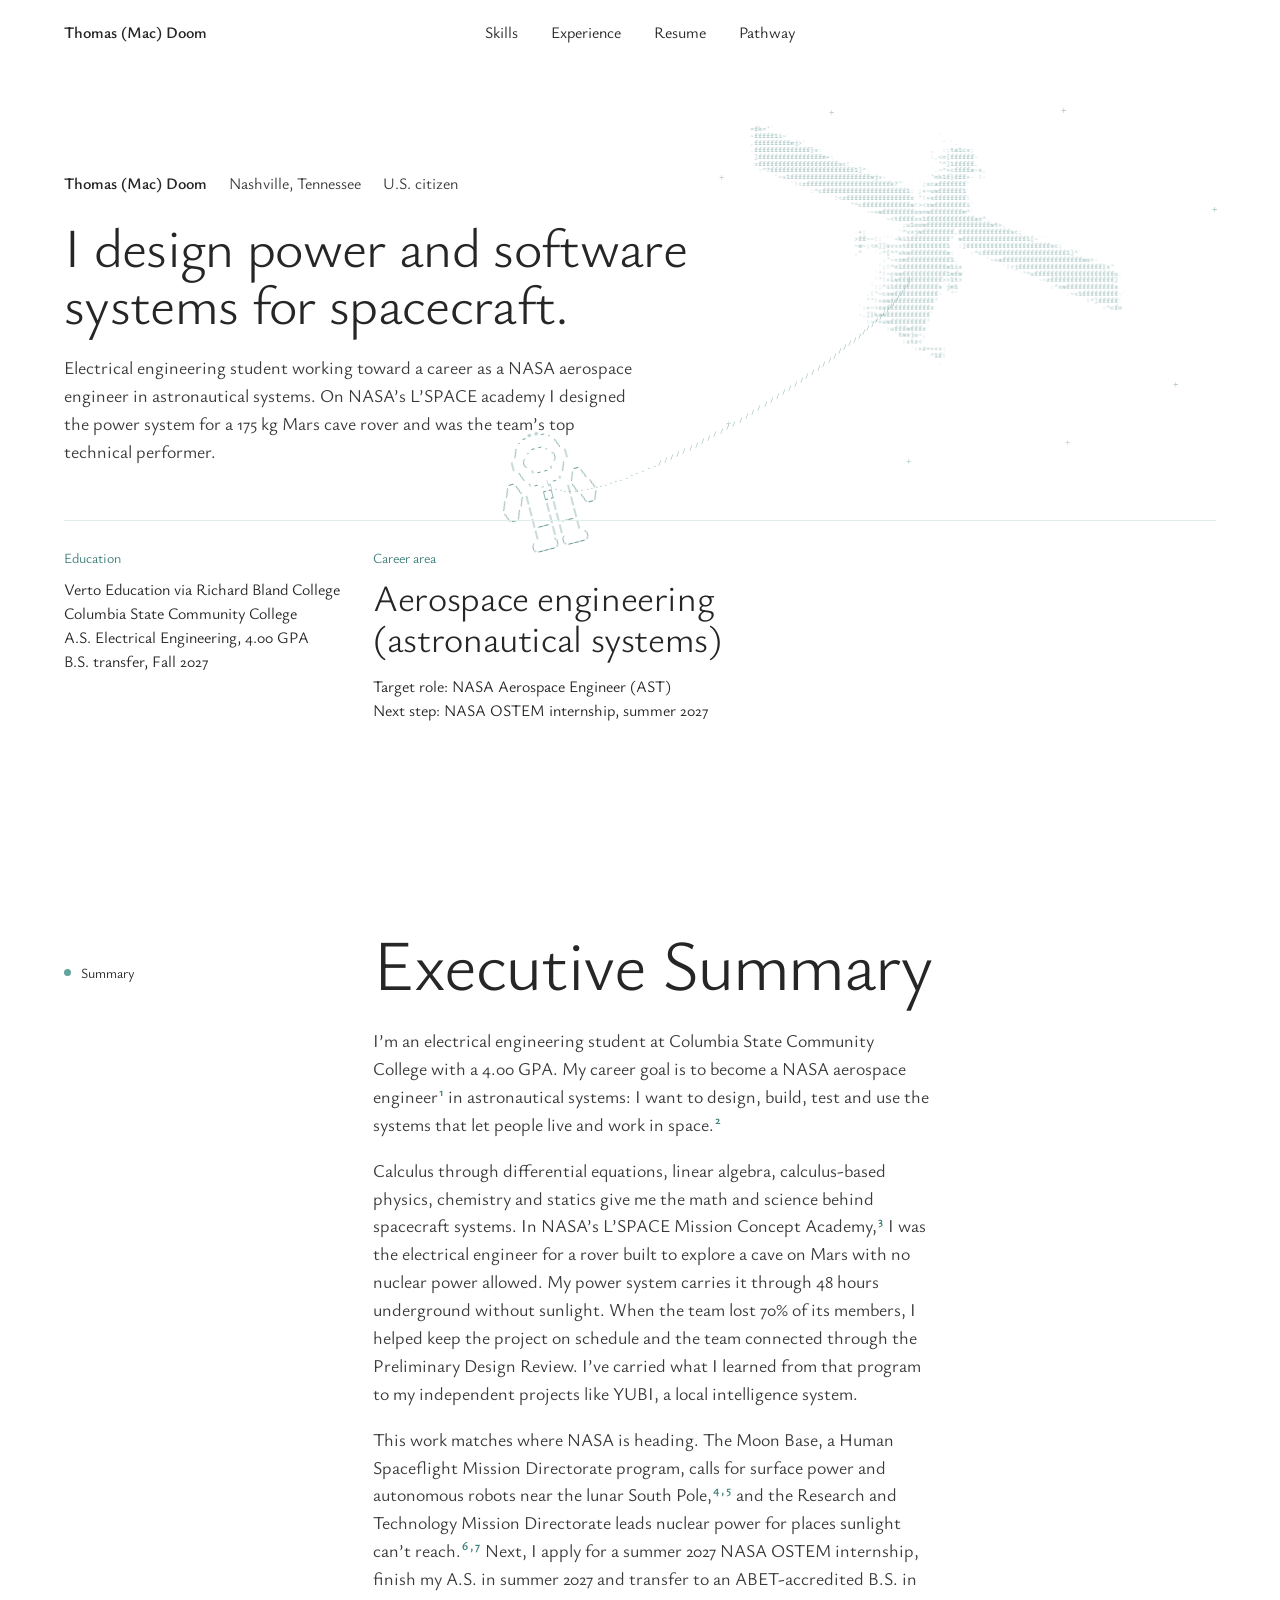
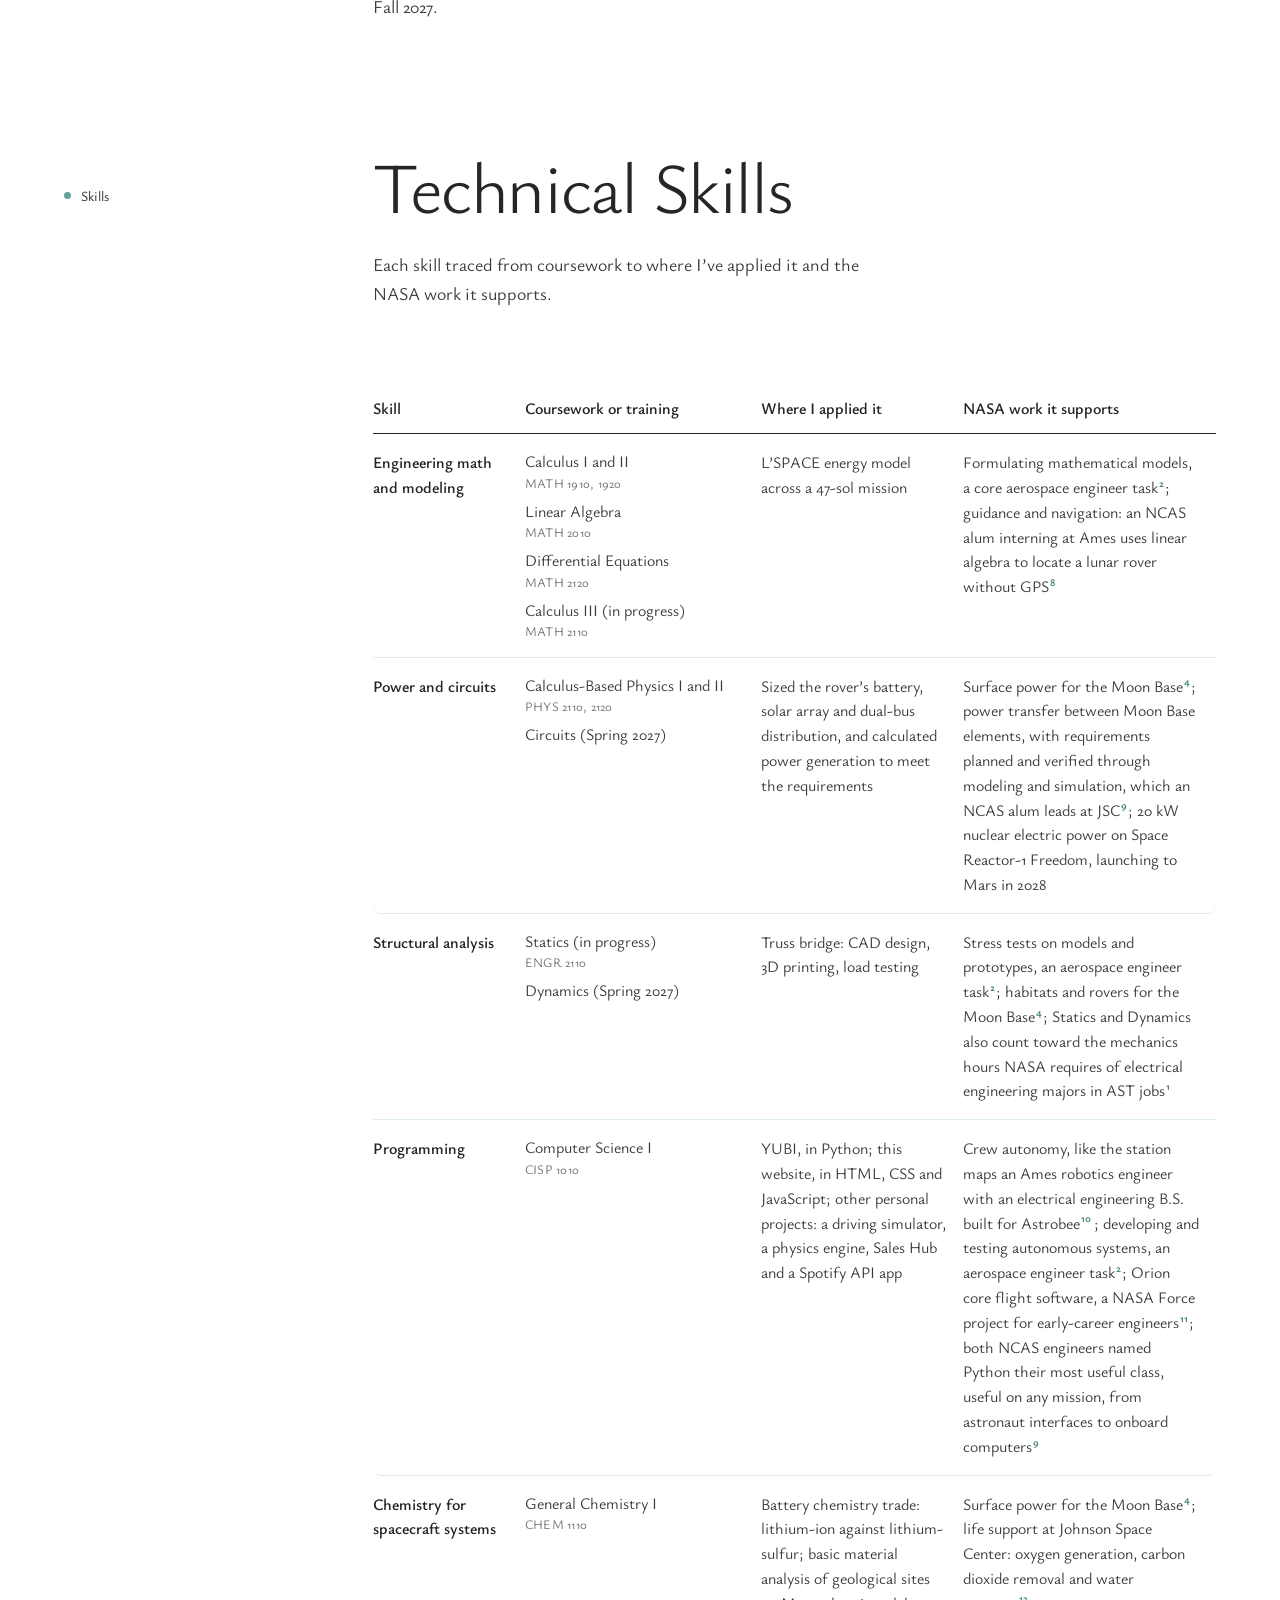
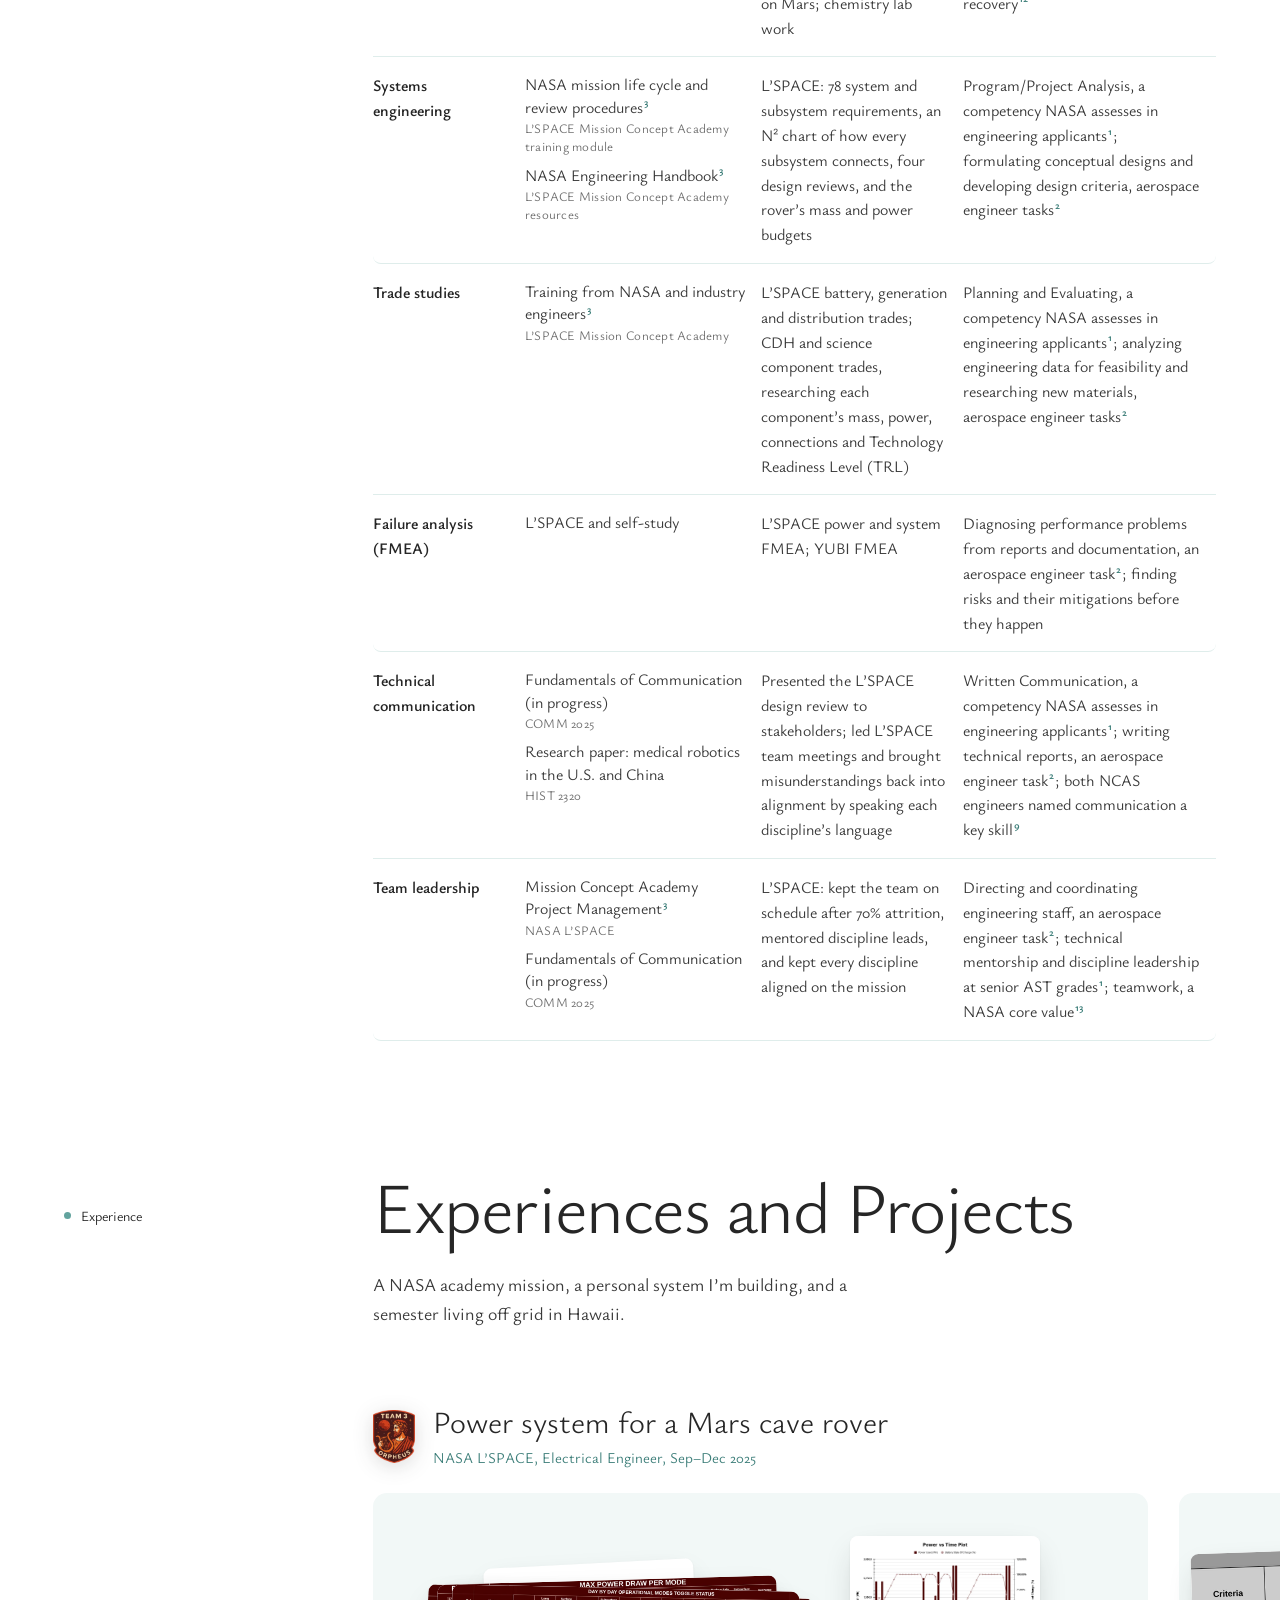
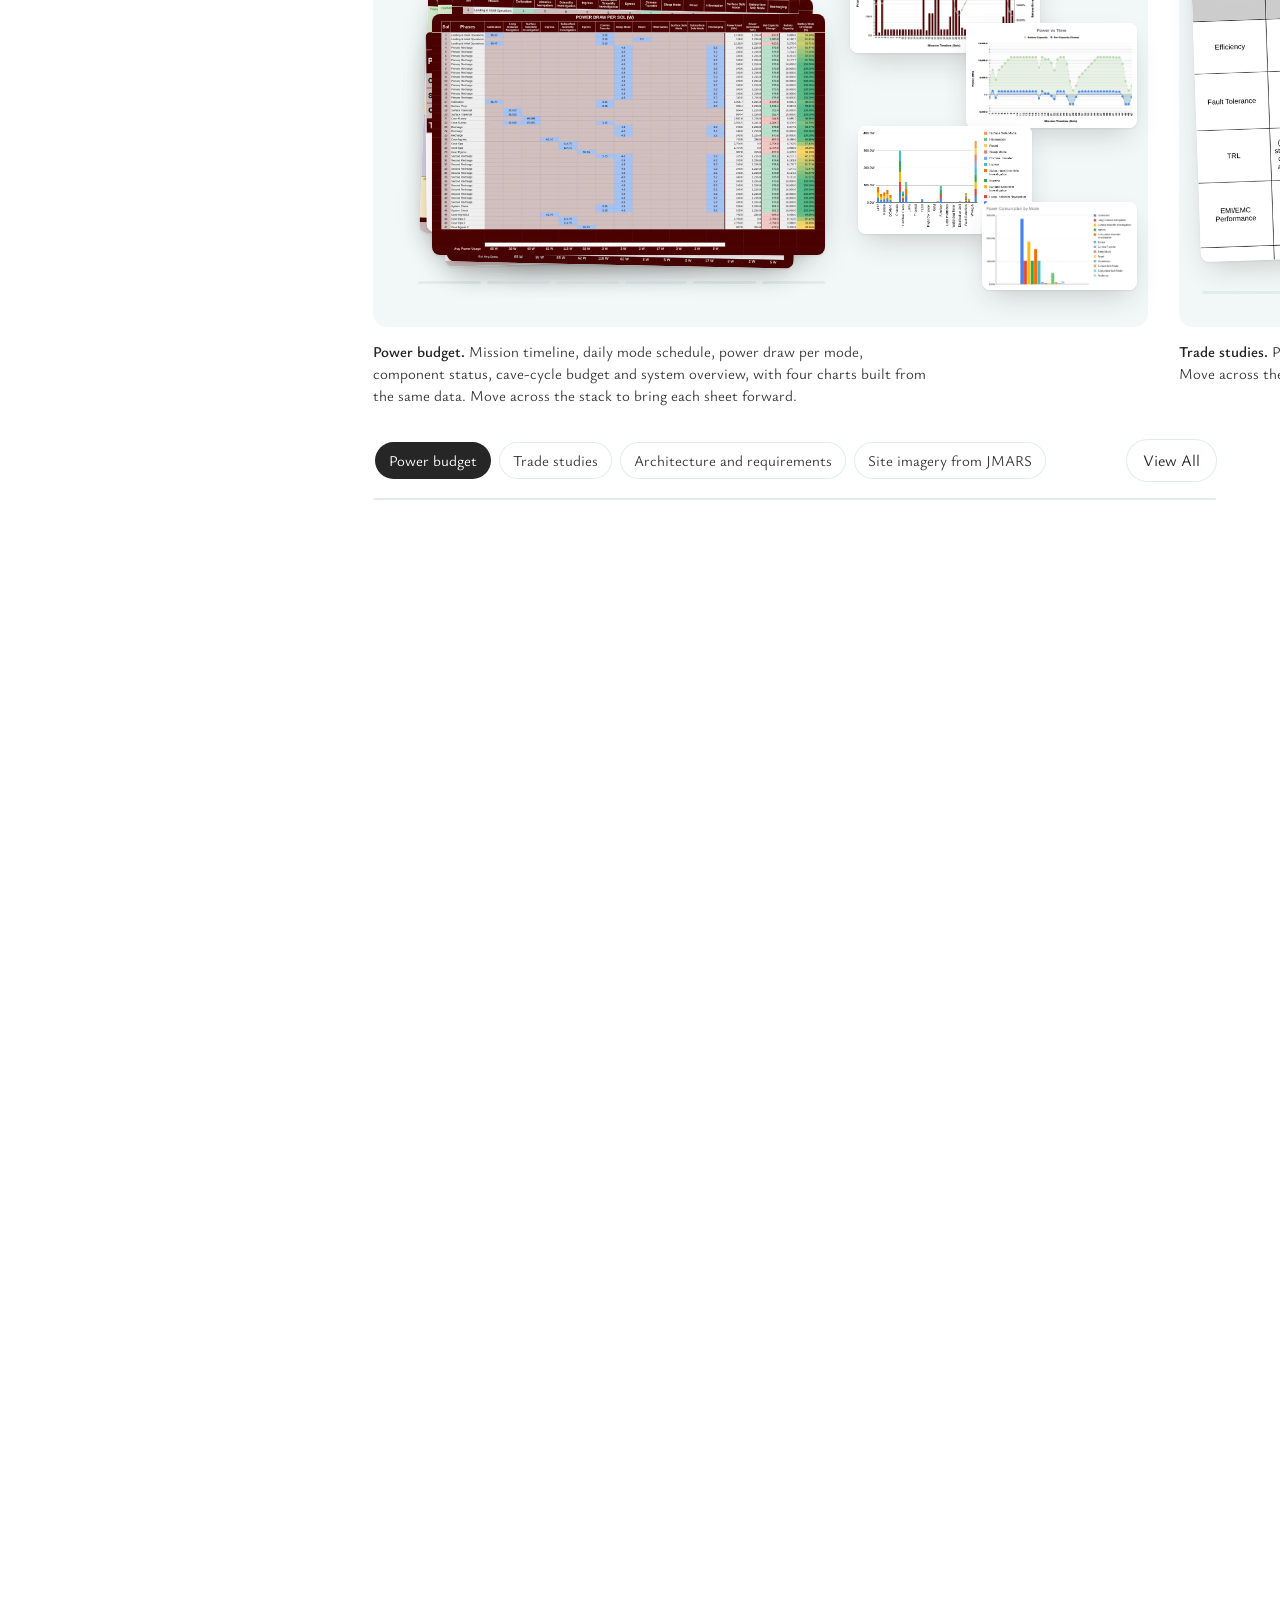
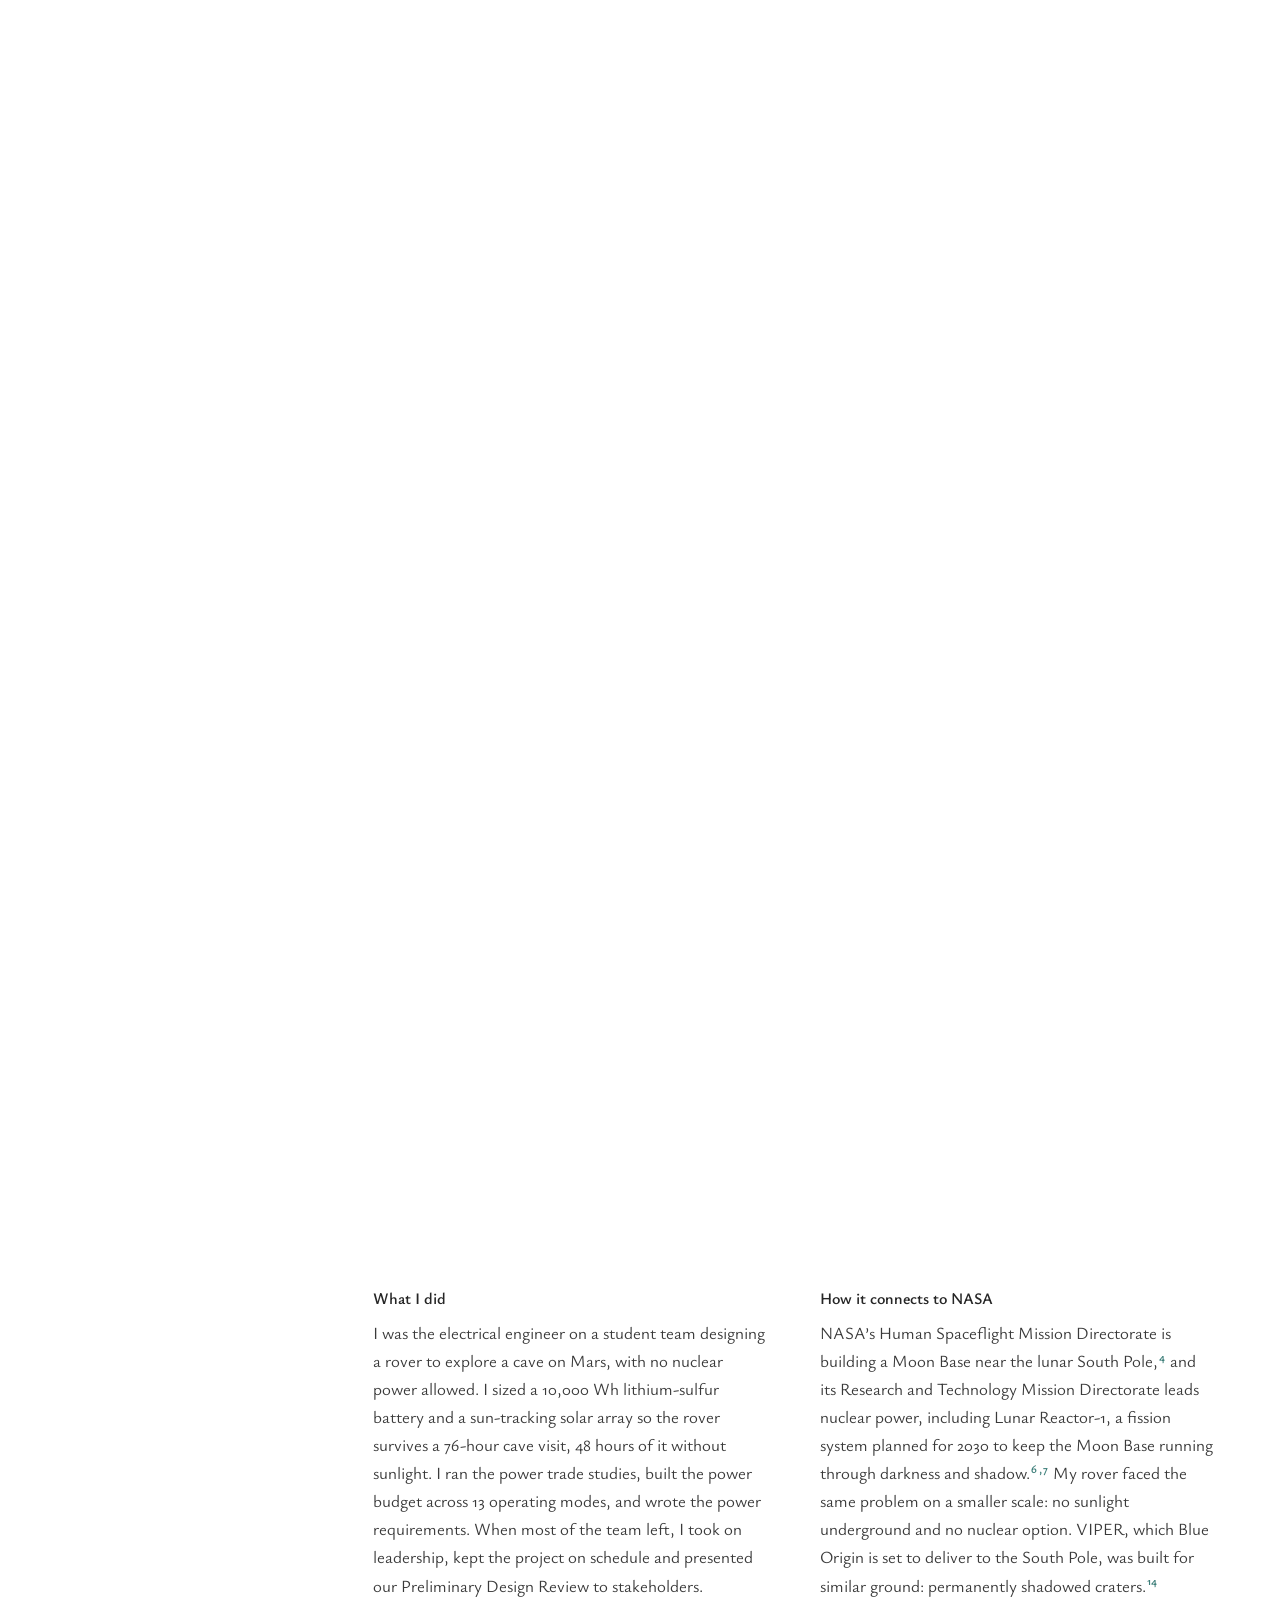
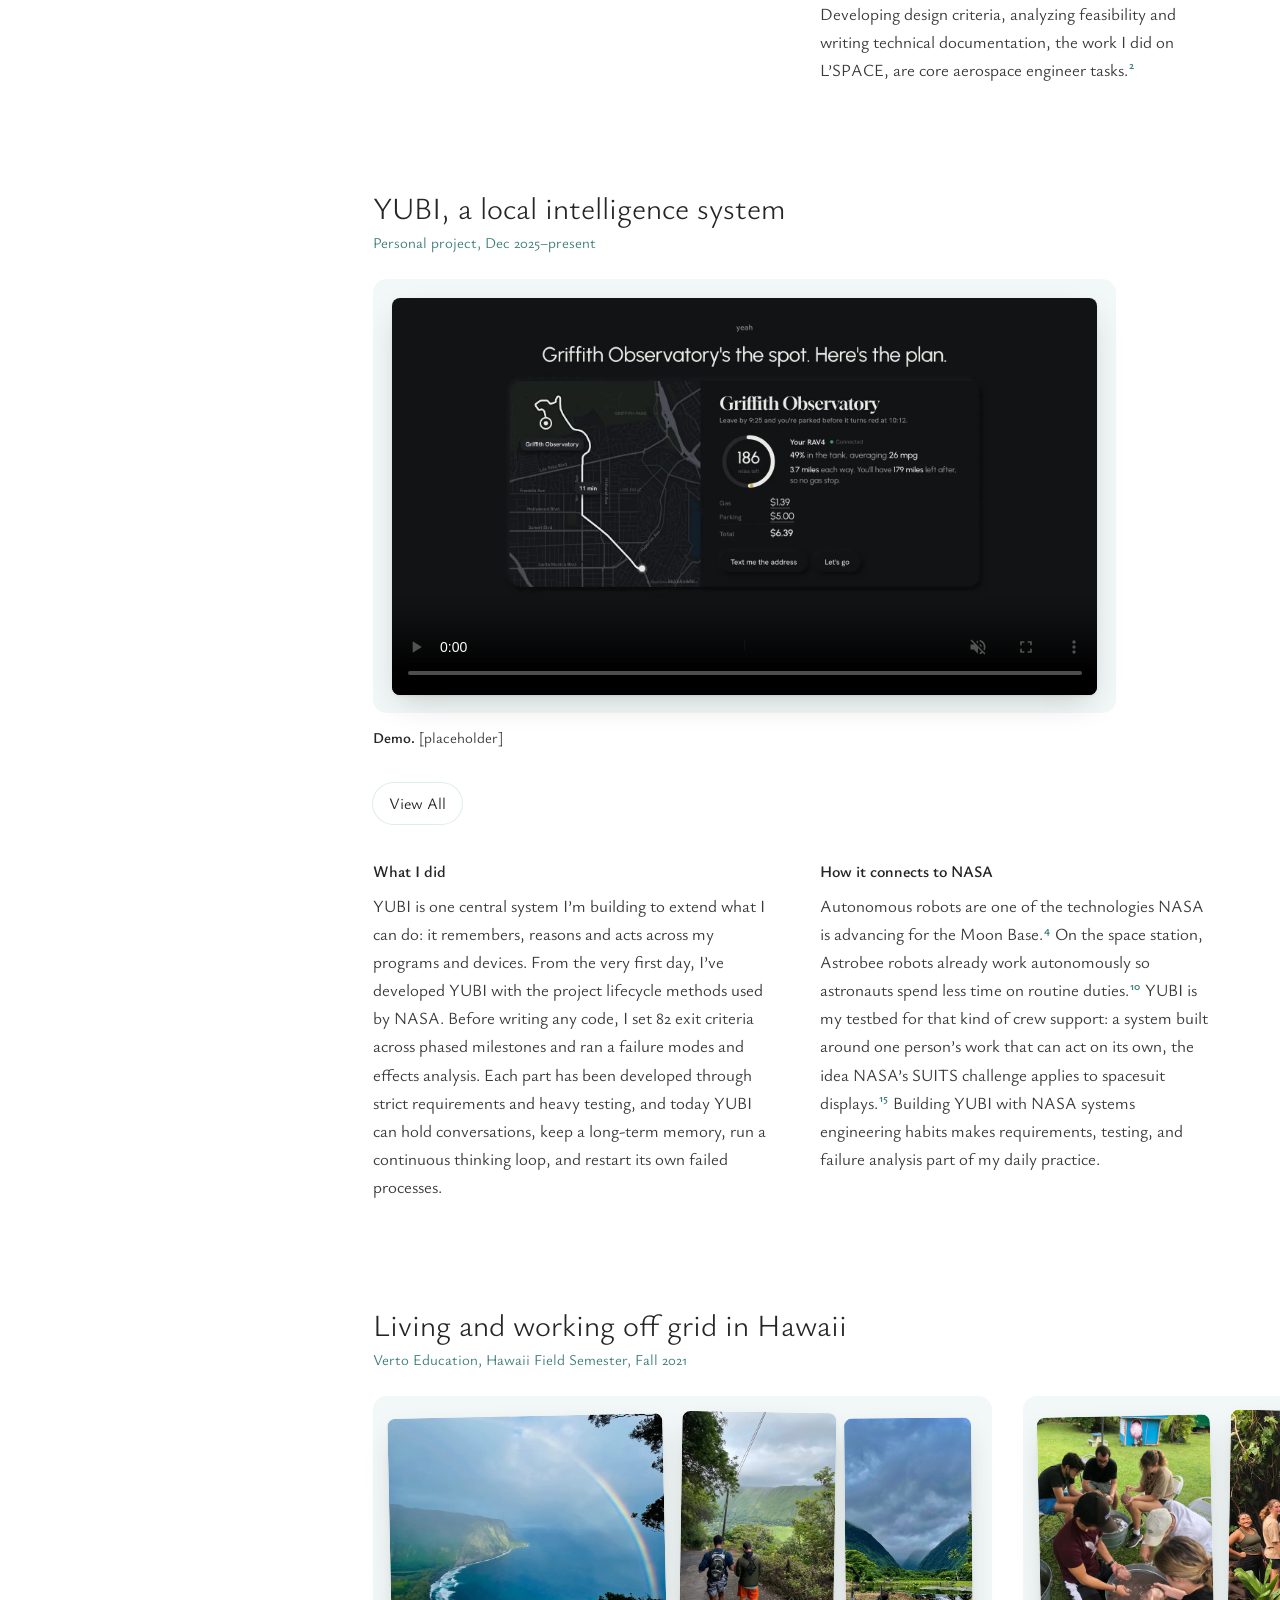
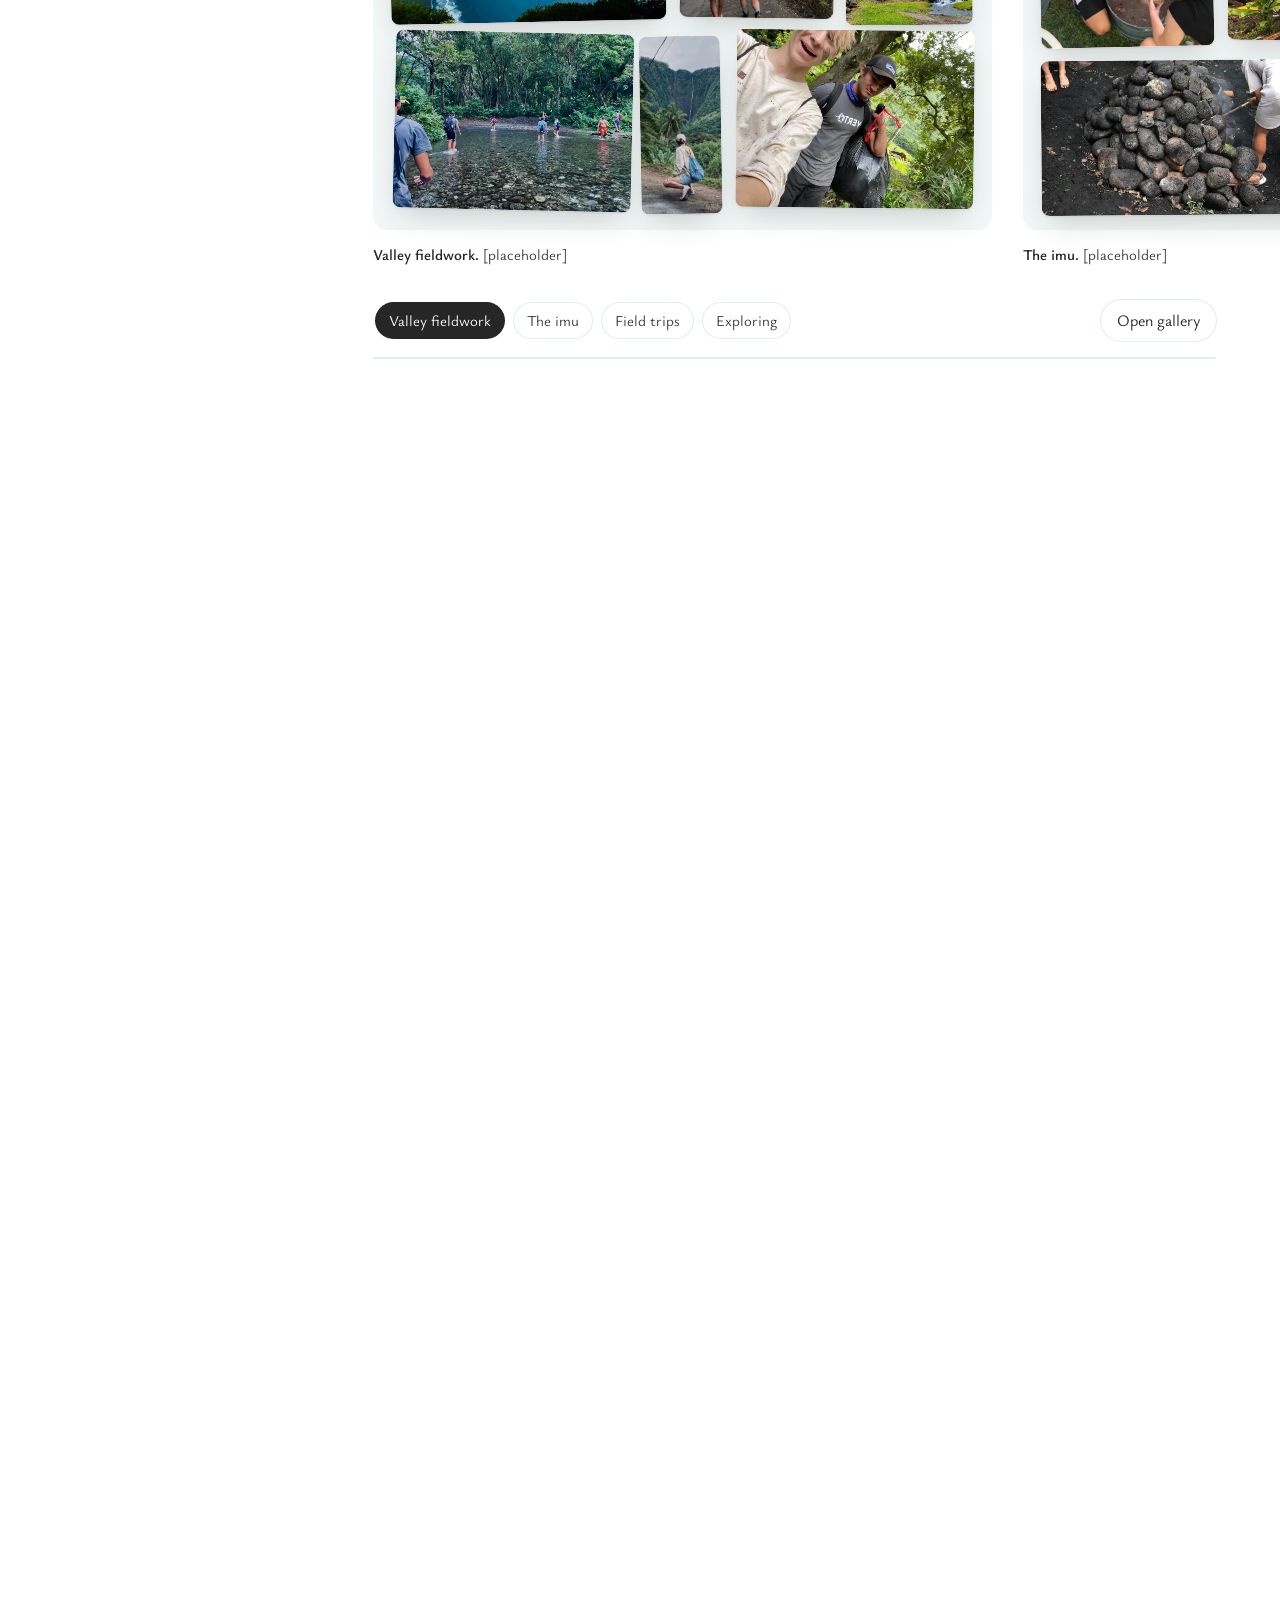
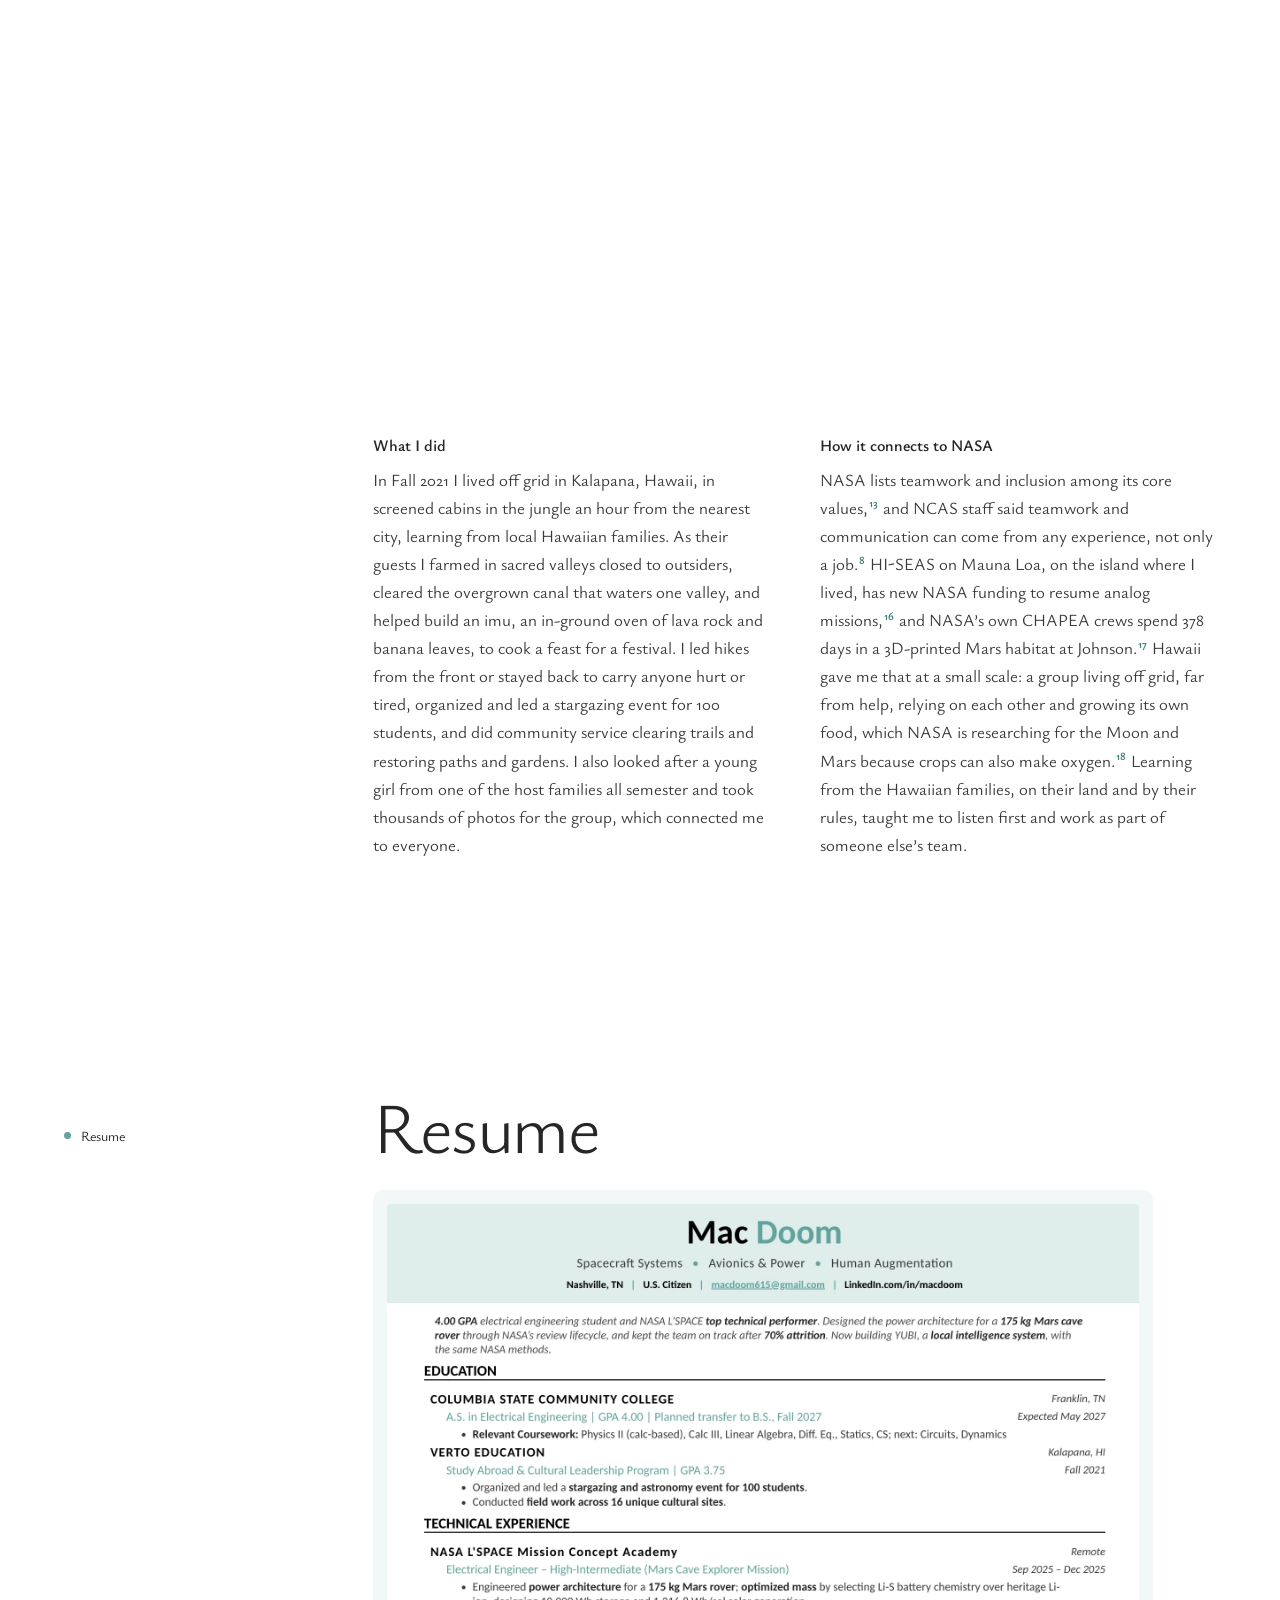
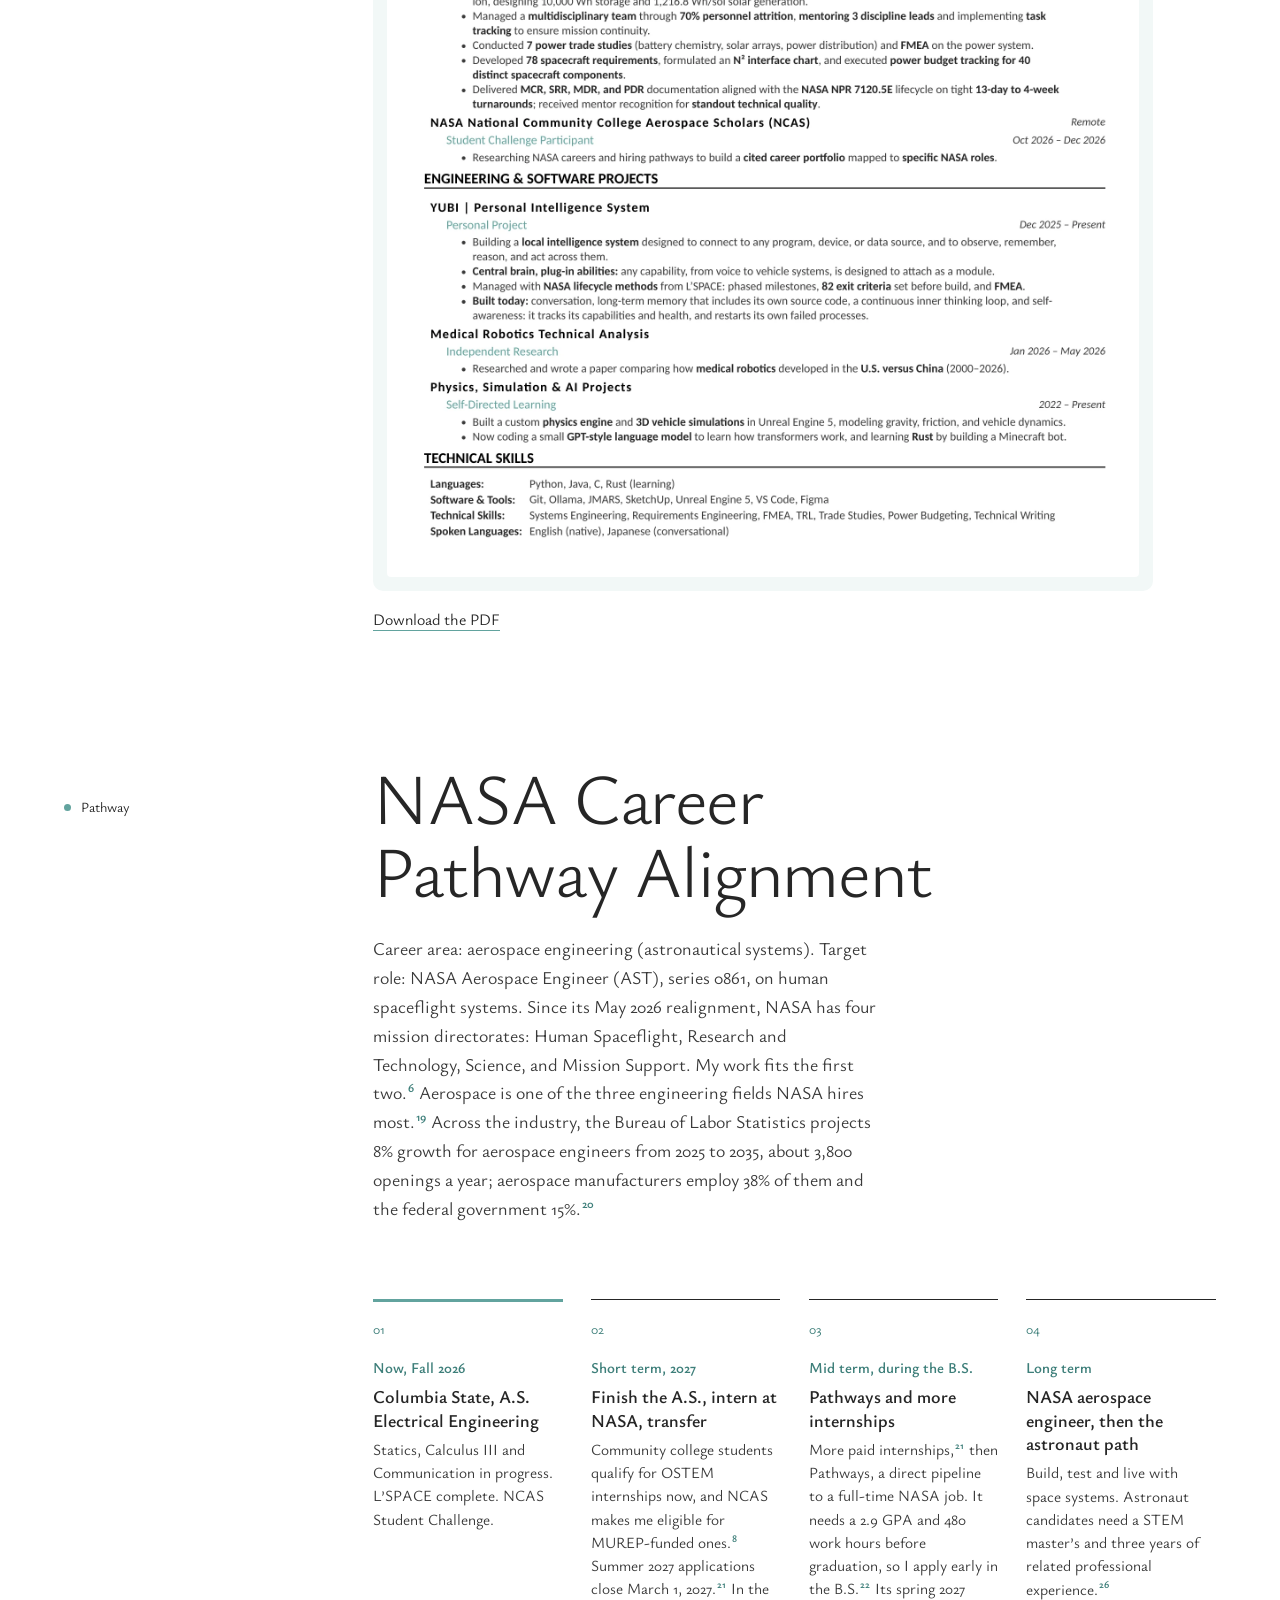
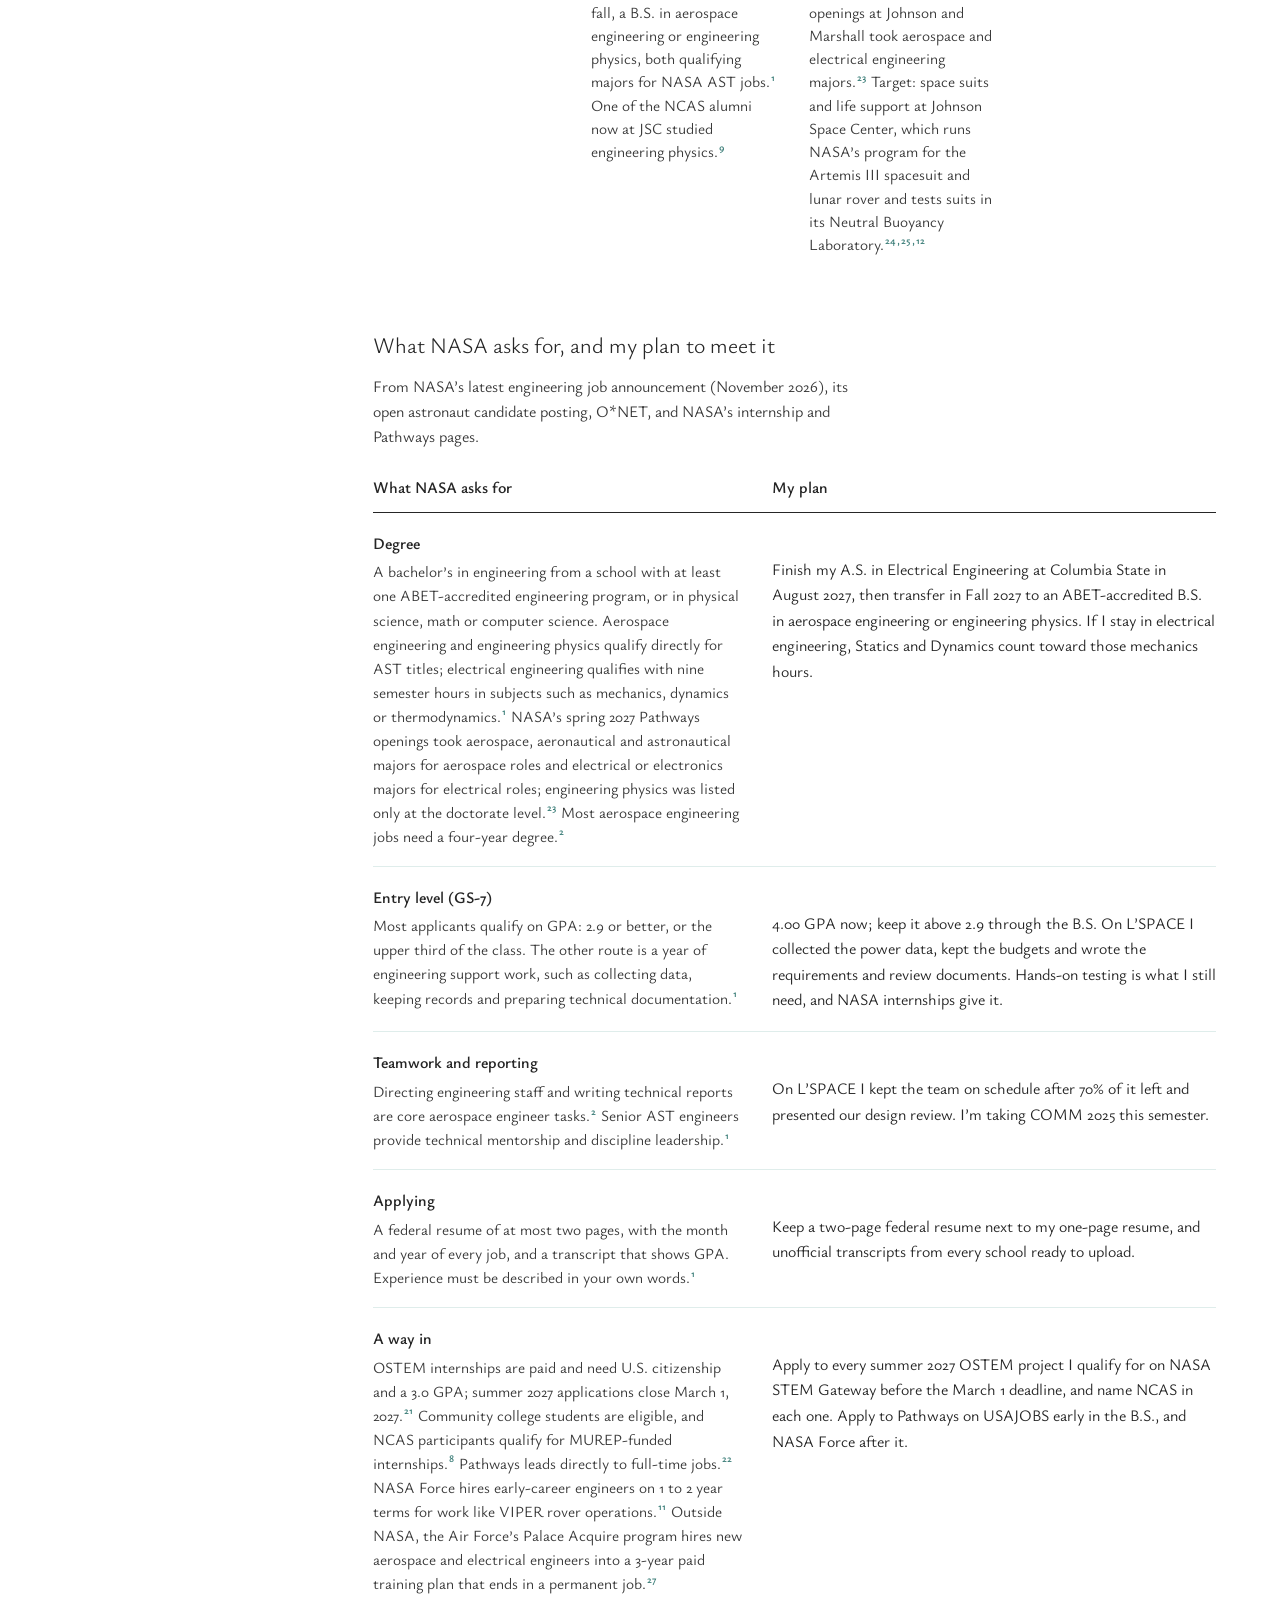
==== commit 8d97148d: "Add files via upload" ====
--- a/index-1.html
+++ b/index-1.html
@@ -5,13 +5,13 @@
 <meta name="viewport" content="width=device-width, initial-scale=1">
 <meta name="robots" content="noindex, nofollow">
 <title>Thomas (Mac) Doom, NCAS Student Challenge Career Portfolio</title>
-<meta name="description" content="Mac Doom, electrical engineering student on the path to NASA aerospace engineering. NCAS Student Challenge career portfolio.">
+<meta name="description" content="Thomas (Mac) Doom, electrical engineering student on the path to NASA aerospace engineering. NCAS Student Challenge career portfolio.">
 <link rel="preload" href="fonts/ysabeau-latin-300-normal.woff2" as="font" type="font/woff2" crossorigin>
 <link rel="icon" href="favicon.ico" sizes="any">
 <link rel="icon" type="image/png" sizes="32x32" href="img/favicon-32.png">
 <link rel="icon" type="image/png" sizes="192x192" href="img/favicon-192.png">
 <link rel="apple-touch-icon" href="img/apple-touch-icon.png">
-<link rel="stylesheet" href="style.css?v=20261126a">
+<link rel="stylesheet" href="style.css?v=20261126e">
 </head>
 <body>
 <canvas id="stars" aria-hidden="true"></canvas>
@@ -19,7 +19,7 @@
 <canvas id="astro" aria-hidden="true"></canvas>
 
 <header class="top wrap" id="site-top">
-  <a class="name" href="#top">Mac Doom</a>
+  <a class="name" href="#top">Thomas (Mac) Doom</a>
   <nav aria-label="Sections">
     <a href="#skills">Skills</a>
     <a href="#experience">Experience</a>
@@ -32,7 +32,7 @@
 <!-- First screen -->
 <section class="hero wrap" aria-labelledby="statement">
   <div class="intro">
-    <p class="who"><span class="who-name">Mac Doom</span><span>Nashville, Tennessee</span><span>U.S. citizen</span></p>
+    <p class="who"><span class="who-name">Thomas (Mac) Doom</span><span>Nashville, Tennessee</span><span>U.S. citizen</span></p>
     <h1 id="statement" class="statement">I design power and software systems for spacecraft.</h1>
     <p class="lead">Electrical engineering student working toward a career as a NASA aerospace engineer in astronautical systems. On NASA&rsquo;s L&rsquo;SPACE academy I designed the power system for a 175&nbsp;kg Mars cave rover and was the team&rsquo;s top technical performer.</p>
   </div>
@@ -46,7 +46,7 @@
     </div>
     <div class="seeking">
       <p class="label">Career area</p>
-      <p class="seek">Aerospace engineering, astronautical systems, Human Augmentation</p>
+      <p class="seek">Aerospace engineering (astronautical systems)</p>
       <p class="seek-sub">Target role: NASA Aerospace Engineer (AST)</p>
       <p class="seek-sub">Next step: NASA OSTEM internship, summer 2027</p>
     </div>
@@ -60,8 +60,8 @@
   <h2 id="summary-title" class="display">Executive Summary</h2>
   <div class="prose lead reveal">
     <p>I&rsquo;m an electrical engineering student at Columbia State Community College with a 4.00 GPA. My career goal is to become a NASA aerospace engineer<a class="cite" data-key="usajobs"></a> in astronautical systems: I want to design, build, test and use the systems that let people live and work in space.<a class="cite" data-key="onet"></a></p>
-    <p>Calculus through differential equations, linear algebra, calculus-based physics, chemistry and statics give me the math and science behind spacecraft systems. In NASA&rsquo;s L&rsquo;SPACE Mission Concept Academy,<a class="cite" data-key="lspace"></a> I was the electrical engineer for a rover built to explore a cave on Mars with no nuclear power allowed. My power system carries it through 48 hours underground without sunlight. When the team lost 70% of its members, I helped keep the project on schedule and the team connected through the Preliminary Design Review. I've carried what I learned from that program to my independent projects like YUBI, a local intelligence system.</p>
-    <p>This work matches where NASA is heading. The Moon Base calls for surface power and autonomous robotics near the lunar South Pole,<a class="cite" data-key="moonbase"></a> and NASA is developing fission power for places sunlight can&rsquo;t reach.<a class="cite" data-key="fsp"></a> Next, I apply for a summer 2027 NASA OSTEM internship, finish my A.S. in Summer 2027 and transfer to an ABET-accredited B.S. in Fall 2027.</p>
+    <p>Calculus through differential equations, linear algebra, calculus-based physics, chemistry and statics give me the math and science behind spacecraft systems. In NASA&rsquo;s L&rsquo;SPACE Mission Concept Academy,<a class="cite" data-key="lspace"></a> I was the electrical engineer for a rover built to explore a cave on Mars with no nuclear power allowed. My power system carries it through 48 hours underground without sunlight. When the team lost 70% of its members, I helped keep the project on schedule and the team connected through the Preliminary Design Review. I&rsquo;ve carried what I learned from that program to my independent projects like YUBI, a local intelligence system.</p>
+    <p>This work matches where NASA is heading. The Moon Base, a Human Spaceflight Mission Directorate program, calls for surface power and autonomous robots near the lunar South Pole,<a class="cite" data-key="moonbase"></a><a class="cite" data-key="hsmd"></a> and the Research and Technology Mission Directorate leads nuclear power for places sunlight can&rsquo;t reach.<a class="cite" data-key="directorates"></a><a class="cite" data-key="fsp"></a> Next, I apply for a summer 2027 NASA OSTEM internship, finish my A.S. in summer 2027 and transfer to an ABET-accredited B.S. in Fall 2027.</p>
     <!-- <p class="draft-note">Draft. I will rewrite this soon.</p> -->
   </div>
   </div>
@@ -72,21 +72,21 @@
   <p class="sec-label">Skills</p>
   <div class="sec-main">
   <h2 id="skills-title" class="display">Technical Skills</h2>
-  <p class="sec-intro reveal">Skills traced from experiences & coursework to where I've applied it and the NASA work it supports.</p>
+  <p class="sec-intro reveal">Each skill traced from coursework to where I&rsquo;ve applied it and the NASA work it supports.</p>
   <div class="scroll reveal">
   <table class="skills-table">
     <thead><tr><th scope="col">Skill</th><th scope="col">Coursework or training</th><th scope="col">Where I applied it</th><th scope="col">NASA work it supports</th></tr></thead>
     <tbody>
-      <tr><th scope="row">Engineering math and modeling</th><td><span class="course">Calculus I and II<span class="code">MATH 1910, 1920</span></span><span class="course">Linear Algebra<span class="code">MATH 2010</span></span><span class="course">Differential Equations<span class="code">MATH 2120</span></span><span class="course">Calculus III (in progress)<span class="code">MATH 2110</span></span></td><td>L&rsquo;SPACE energy model across a 47-sol mission</td><td>Mathematical models and analysis, a core aerospace engineer task<a class="cite" data-key="onet"></a>; guidance and navigation; an NCAS alum interning at Ames uses linear algebra to locate a lunar rover without GPS<a class="cite" data-key="oh2"></a></td></tr>
-      <tr><th scope="row">Power and circuits</th><td><span class="course">Calculus-Based Physics I and II<span class="code">PHYS 2110, 2120</span></span><span class="course">Circuits (Spring 2027)</span></td><td>Sized the rover&rsquo;s battery, solar array and dual-bus distribution, calculated power generation and met requirements through those calculations</td><td>Surface power for the Moon Base<a class="cite" data-key="moonbase"></a>; power between Moon Base elements, Another NCAS Alum does this work at JSC<a class="cite" data-key="oh1">; Requirement planning and verification through modeling and simulation.</a></td></tr>
-      <tr><th scope="row">Structural analysis</th><td><span class="course">Statics (in progress)<span class="code">ENGR 2110</span></span><span class="course">Dynamics (Spring 2027)</span></td><td>Truss bridge: CAD design, 3D printing, load testing</td><td>Stress tests on models and prototypes, an aerospace engineer task<a class="cite" data-key="onet"></a>; habitats and rovers for the Moon Base<a class="cite" data-key="moonbase"></a></tr>
-      <tr><th scope="row">Programming</th><td><span class="course">Computer Science I<span class="code">CISP 1010</span></span></td><td>YUBI, in Python; This website, in JS, CSS, HTML; Other personal software projects (Driving simulator, physics engine, sales hub, spotify api, etc.)</td><td>Flight software and crew autonomy<a class="cite" data-key="astrobee"></a>; developing and testing autonomous systems is an aerospace engineer task<a class="cite" data-key="onet"></a>; both NCAS engineers named Python their most useful class<a class="cite" data-key="oh1">; Useful in any field or mission, even UI for astronauts and on board computers</a></td></tr>
-      <tr><th scope="row">Chemistry for spacecraft systems</th><td><span class="course">General Chemistry I<span class="code">CHEM 1110</span></span></td><td>Battery chemistry trade: lithium-ion against lithium-sulfur; Basic material analysis of geological sites on Mars; Chemistry lab work</td><td>Surface power for the Moon Base<a class="cite" data-key="moonbase"></a>; life support systems (listed in JSC aerospace engineer posting)<a class="cite" data-key="usajobs"></a></tr>
-      <tr><th scope="row">Systems engineering</th><td><span class="course">NASA mission life cycle and review procedures<a class="cite" data-key="lspace"></a><span class="code">L&rsquo;SPACE Mission Concept Academy training module</span><span class="course">NASA Engineering Handbook<a class="cite" data-key="lspace"></a><span class="code">L&rsquo;SPACE Mission Concept Academy resources</span></span></td><td>L&rsquo;SPACE: 78 requirements (System & Subsystem), N² interface chart, four design reviews, mass & power budgeting for rover</td><td>Systems engineering experience required for JSC posting; NASA's connection philosophies and interdisciplinary teaming, viewing things as a whole.<a class="cite" data-key="usajobs"></a></td></tr>
-      <tr><th scope="row">Trade studies</th><td><span class="course">Training from NASA and industry engineers<a class="cite" data-key="lspace"></a><span class="code">L&rsquo;SPACE Mission Concept Academy</span></span></td><td>L&rsquo;SPACE battery, generation and distribution trades; CDH & Science component trades; Technology Readiness Levels (TRLs)</td><td>Design trades, a listed duty in JSC postings<a class="cite" data-key="usajobs">; Thorough research and analysis of components and understanding their weight and connection</a></td></tr>
-      <tr><th scope="row">Failure analysis (FMEA)</th><td><span class="course">L&rsquo;SPACE + Self-study</span></td><td>L&rsquo;SPACE power & system FMEA; YUBI FMEA</td><td>Data reviews and anomaly investigations for human spaceflight<a class="cite" data-key="usajobs">. Understanding risks and their mitigations before they even happen is a NASA standard.</a></td></tr>
-      <tr><th scope="row">Technical communication</th><td><span class="course">Fundamentals of Communication (in progress)<span class="code">COMM 2025</span></span><span class="course">Research paper: medical robotics in the U.S. and China<span class="code">HIST 2320</span></span></td><td>Presented the L&rsquo;SPACE design review to stakeholders; Led L&rsquo;SPACE team meetings and guided team misunderstandings back to alignment</td><td>Reporting progress and risks to program management<a class="cite" data-key="usajobs"></a>; NASA values these skills: Teaming, EQ, human connection, "speaking their language"; both NCAS engineers named communication a key skill<a class="cite" data-key="oh1"></a></td></tr>
-      <tr><th scope="row">Team leadership</th><td><span class="course">Mission Concept Academy Project Management<a class="cite" data-key="lspace"></a><span class="code">NASA L&rsquo;SPACE</span></span><span class="course">Fundamentals of Communication (in progress)<span class="code">COMM 2025</span></span></td><td>L&rsquo;SPACE: kept the team on schedule after 70% attrition; mentored discipline leads; managed mission alignment and cohesion across each discipline.</td><td>Team accountability and mentorship, required experience in some JSC postings<a class="cite" data-key="usajobs"></a></td></tr>
+      <tr><th scope="row">Engineering math and modeling</th><td><span class="course">Calculus I and II<span class="code">MATH 1910, 1920</span></span><span class="course">Linear Algebra<span class="code">MATH 2010</span></span><span class="course">Differential Equations<span class="code">MATH 2120</span></span><span class="course">Calculus III (in progress)<span class="code">MATH 2110</span></span></td><td>L&rsquo;SPACE energy model across a 47-sol mission</td><td>Formulating mathematical models, a core aerospace engineer task<a class="cite" data-key="onet"></a>; guidance and navigation: an NCAS alum interning at Ames uses linear algebra to locate a lunar rover without GPS<a class="cite" data-key="oh2"></a></td></tr>
+      <tr><th scope="row">Power and circuits</th><td><span class="course">Calculus-Based Physics I and II<span class="code">PHYS 2110, 2120</span></span><span class="course">Circuits (Spring 2027)</span></td><td>Sized the rover&rsquo;s battery, solar array and dual-bus distribution, and calculated power generation to meet the requirements</td><td>Surface power for the Moon Base<a class="cite" data-key="moonbase"></a>; power transfer between Moon Base elements, with requirements planned and verified through modeling and simulation, which an NCAS alum leads at JSC<a class="cite" data-key="oh1"></a>; 20&nbsp;kW nuclear electric power on Space Reactor-1 Freedom, launching to Mars in 2028<a class="cite" data-key="sr1"></a></td></tr>
+      <tr><th scope="row">Structural analysis</th><td><span class="course">Statics (in progress)<span class="code">ENGR 2110</span></span><span class="course">Dynamics (Spring 2027)</span></td><td>Truss bridge: CAD design, 3D printing, load testing</td><td>Stress tests on models and prototypes, an aerospace engineer task<a class="cite" data-key="onet"></a>; habitats and rovers for the Moon Base<a class="cite" data-key="moonbase"></a>; Statics and Dynamics also count toward the mechanics hours NASA requires of electrical engineering majors in AST jobs<a class="cite" data-key="usajobs"></a></td></tr>
+      <tr><th scope="row">Programming</th><td><span class="course">Computer Science I<span class="code">CISP 1010</span></span></td><td>YUBI, in Python; this website, in HTML, CSS and JavaScript; other personal projects: a driving simulator, a physics engine, Sales Hub and a Spotify API app</td><td>Crew autonomy, like the station maps an Ames robotics engineer with an electrical engineering B.S. built for Astrobee<a class="cite" data-key="astrobee"></a><a class="cite" data-key="mora"></a>; developing and testing autonomous systems, an aerospace engineer task<a class="cite" data-key="onet"></a>; Orion core flight software, a NASA Force project for early-career engineers<a class="cite" data-key="nasaforce"></a>; both NCAS engineers named Python their most useful class, useful on any mission, from astronaut interfaces to onboard computers<a class="cite" data-key="oh1"></a></td></tr>
+      <tr><th scope="row">Chemistry for spacecraft systems</th><td><span class="course">General Chemistry I<span class="code">CHEM 1110</span></span></td><td>Battery chemistry trade: lithium-ion against lithium-sulfur; basic material analysis of geological sites on Mars; chemistry lab work</td><td>Surface power for the Moon Base<a class="cite" data-key="moonbase"></a>; life support at Johnson Space Center: oxygen generation, carbon dioxide removal and water recovery<a class="cite" data-key="jscls"></a></td></tr>
+      <tr><th scope="row">Systems engineering</th><td><span class="course">NASA mission life cycle and review procedures<a class="cite" data-key="lspace"></a><span class="code">L&rsquo;SPACE Mission Concept Academy training module</span></span><span class="course">NASA Engineering Handbook<a class="cite" data-key="lspace"></a><span class="code">L&rsquo;SPACE Mission Concept Academy resources</span></span></td><td>L&rsquo;SPACE: 78 system and subsystem requirements, an N² chart of how every subsystem connects, four design reviews, and the rover&rsquo;s mass and power budgets</td><td>Program/Project Analysis, a competency NASA assesses in engineering applicants<a class="cite" data-key="usajobs"></a>; formulating conceptual designs and developing design criteria, aerospace engineer tasks<a class="cite" data-key="onet"></a></td></tr>
+      <tr><th scope="row">Trade studies</th><td><span class="course">Training from NASA and industry engineers<a class="cite" data-key="lspace"></a><span class="code">L&rsquo;SPACE Mission Concept Academy</span></span></td><td>L&rsquo;SPACE battery, generation and distribution trades; CDH and science component trades, researching each component&rsquo;s mass, power, connections and Technology Readiness Level (TRL)</td><td>Planning and Evaluating, a competency NASA assesses in engineering applicants<a class="cite" data-key="usajobs"></a>; analyzing engineering data for feasibility and researching new materials, aerospace engineer tasks<a class="cite" data-key="onet"></a></td></tr>
+      <tr><th scope="row">Failure analysis (FMEA)</th><td><span class="course">L&rsquo;SPACE and self-study</span></td><td>L&rsquo;SPACE power and system FMEA; YUBI FMEA</td><td>Diagnosing performance problems from reports and documentation, an aerospace engineer task<a class="cite" data-key="onet"></a>; finding risks and their mitigations before they happen</td></tr>
+      <tr><th scope="row">Technical communication</th><td><span class="course">Fundamentals of Communication (in progress)<span class="code">COMM 2025</span></span><span class="course">Research paper: medical robotics in the U.S. and China<span class="code">HIST 2320</span></span></td><td>Presented the L&rsquo;SPACE design review to stakeholders; led L&rsquo;SPACE team meetings and brought misunderstandings back into alignment by speaking each discipline&rsquo;s language</td><td>Written Communication, a competency NASA assesses in engineering applicants<a class="cite" data-key="usajobs"></a>; writing technical reports, an aerospace engineer task<a class="cite" data-key="onet"></a>; both NCAS engineers named communication a key skill<a class="cite" data-key="oh1"></a></td></tr>
+      <tr><th scope="row">Team leadership</th><td><span class="course">Mission Concept Academy Project Management<a class="cite" data-key="lspace"></a><span class="code">NASA L&rsquo;SPACE</span></span><span class="course">Fundamentals of Communication (in progress)<span class="code">COMM 2025</span></span></td><td>L&rsquo;SPACE: kept the team on schedule after 70% attrition, mentored discipline leads, and kept every discipline aligned on the mission</td><td>Directing and coordinating engineering staff, an aerospace engineer task<a class="cite" data-key="onet"></a>; technical mentorship and discipline leadership at senior AST grades<a class="cite" data-key="usajobs"></a>; teamwork, a NASA core value<a class="cite" data-key="values"></a></td></tr>
     </tbody>
   </table>
   </div>
@@ -105,7 +105,7 @@
       <img class="exp-logo" src="img/orpheus-logo.webp" alt="Team 3 Orpheus mission patch" width="251" height="320">
       <h3 id="lspace-title" class="exp-title">Power system for a Mars cave rover</h3>
       <span class="rule" aria-hidden="true"></span>
-      <p class="exp-tag">NASA L&rsquo;SPACE, Electrical Engineer, Sep - Dec 2025</p>
+      <p class="exp-tag">NASA L&rsquo;SPACE, Electrical Engineer, Sep&ndash;Dec 2025</p>
     </header>
     <div class="board" data-g="lspace">
       <div class="board-pin"><div class="board-stick">
@@ -116,10 +116,10 @@
     </div>
     <div class="exp-text reveal">
       <section><h4>What I did</h4>
-        <p>I was the electrical engineer on a student team designing a rover to explore a cave on Mars, with no nuclear power allowed. I sized a 10,000&nbsp;Wh lithium-sulfur battery and a sun-tracking solar array so the rover survives a 76-hour cave visit, 48 hours of it without sunlight. I ran the power trade studies, built the power budget across 13 operating modes, and wrote the power requirements. Through the challenges, I was able to step up to leadership roles and keep the team on schedule and successfully present our Preliminary Design Review to stakeholders despite the setbacks and challenges!</p>
+        <p>I was the electrical engineer on a student team designing a rover to explore a cave on Mars, with no nuclear power allowed. I sized a 10,000&nbsp;Wh lithium-sulfur battery and a sun-tracking solar array so the rover survives a 76-hour cave visit, 48 hours of it without sunlight. I ran the power trade studies, built the power budget across 13 operating modes, and wrote the power requirements. When most of the team left, I took on leadership, kept the project on schedule and presented our Preliminary Design Review to stakeholders.</p>
       </section>
       <section><h4>How it connects to NASA</h4>
-        <p>NASA is building a Moon Base near the lunar South Pole<a class="cite" data-key="moonbase"></a> and developing fission surface power so crews have energy regardless of location, weather or available sunlight.<a class="cite" data-key="fsp"></a> My rover faced the same problem on a smaller scale: no sunlight underground and no nuclear option. VIPER was designed for similar ground, driving into permanently shadowed craters.<a class="cite" data-key="viper"></a> Trade studies, power budgets and requirements like mine are listed duties for NASA aerospace engineers at Johnson Space Center.<a class="cite" data-key="usajobs"></a></p>
+        <p>NASA&rsquo;s Human Spaceflight Mission Directorate is building a Moon Base near the lunar South Pole,<a class="cite" data-key="moonbase"></a> and its Research and Technology Mission Directorate leads nuclear power, including Lunar Reactor-1, a fission system planned for 2030 to keep the Moon Base running through darkness and shadow.<a class="cite" data-key="directorates"></a><a class="cite" data-key="fsp"></a> My rover faced the same problem on a smaller scale: no sunlight underground and no nuclear option. VIPER, which Blue Origin is set to deliver to the South Pole, was built for similar ground: permanently shadowed craters.<a class="cite" data-key="viper"></a> Developing design criteria, analyzing feasibility and writing technical documentation, the work I did on L&rsquo;SPACE, are core aerospace engineer tasks.<a class="cite" data-key="onet"></a></p>
       </section>
     </div>
   </article>
@@ -128,7 +128,7 @@
     <header class="exp-head reveal">
       <h3 id="yubi-title" class="exp-title">YUBI, a local intelligence system</h3>
       <span class="rule" aria-hidden="true"></span>
-      <p class="exp-tag">Personal project, Dec 2025 - present</p>
+      <p class="exp-tag">Personal project, Dec 2025&ndash;present</p>
     </header>
     <div class="board" data-g="yubi">
       <div class="board-pin"><div class="board-stick">
@@ -139,10 +139,10 @@
     </div>
     <div class="exp-text reveal">
       <section><h4>What I did</h4>
-        <p>YUBI is a system I&rsquo;m building to extend what I can do. It's meant to be one central system that remembers, reasons and acts across my programs and devices. From the very first day, I've developed YUBI with the project lifecycle methods used by NASA. Before writing any code, I set 82 exit criteria across phased milestones and ran a failure modes and effects analysis. Each part has been developed through strict requirements and heavy testing and today YUBI can hold conversations, keep a long-term memory, run a continuous thinking loop, and restart its own failed processes.</p>
+        <p>YUBI is one central system I&rsquo;m building to extend what I can do: it remembers, reasons and acts across my programs and devices. From the very first day, I&rsquo;ve developed YUBI with the project lifecycle methods used by NASA. Before writing any code, I set 82 exit criteria across phased milestones and ran a failure modes and effects analysis. Each part has been developed through strict requirements and heavy testing, and today YUBI can hold conversations, keep a long-term memory, run a continuous thinking loop, and restart its own failed processes.</p>
       </section>
       <section><h4>How it connects to NASA</h4>
-        <p>NASA&rsquo;s Moon Base plans include autonomous robots working near the crew.<a class="cite" data-key="moonbase"></a> On the space station, Astrobee robots already work autonomously so astronauts spend less time on routine duties.<a class="cite" data-key="astrobee"></a> YUBI is my testbed for that kind of crew support: a system built around one person&rsquo;s work that can act on its own. Building YUBI with NASA systems engineering habits makes requirements, testing, and failure analysis part of my daily practice.</p>
+        <p>Autonomous robots are one of the technologies NASA is advancing for the Moon Base.<a class="cite" data-key="moonbase"></a> On the space station, Astrobee robots already work autonomously so astronauts spend less time on routine duties.<a class="cite" data-key="astrobee"></a> YUBI is my testbed for that kind of crew support: a system built around one person&rsquo;s work that can act on its own, the idea NASA&rsquo;s SUITS challenge applies to spacesuit displays.<a class="cite" data-key="suitsch"></a> Building YUBI with NASA systems engineering habits makes requirements, testing, and failure analysis part of my daily practice.</p>
       </section>
     </div>
   </article>
@@ -165,7 +165,7 @@
         <p>In Fall 2021 I lived off grid in Kalapana, Hawaii, in screened cabins in the jungle an hour from the nearest city, learning from local Hawaiian families. As their guests I farmed in sacred valleys closed to outsiders, cleared the overgrown canal that waters one valley, and helped build an imu, an in-ground oven of lava rock and banana leaves, to cook a feast for a festival. I led hikes from the front or stayed back to carry anyone hurt or tired, organized and led a stargazing event for 100 students, and did community service clearing trails and restoring paths and gardens. I also looked after a young girl from one of the host families all semester and took thousands of photos for the group, which connected me to everyone.</p>
       </section>
       <section><h4>How it connects to NASA</h4>
-        <p>NASA lists teamwork and inclusion among its core values,<a class="cite" data-key="values"></a> and NCAS staff said teamwork and communication can come from any experience, not only a job.<a class="cite" data-key="oh2"></a> With NASA funding, the University of Hawaiʻi plans to resume analog missions at HI-SEAS on Mauna Loa, on the island where I lived; crews there have spent up to 12 months isolated to study the challenges of long space missions.<a class="cite" data-key="hiseas"></a> Hawaii gave me that at a small scale: a group living off grid, far from help, growing food and relying on each other. Learning from the Hawaiian families, on their land and by their rules, taught me to listen first and work as part of someone else&rsquo;s team.</p>
+        <p>NASA lists teamwork and inclusion among its core values,<a class="cite" data-key="values"></a> and NCAS staff said teamwork and communication can come from any experience, not only a job.<a class="cite" data-key="oh2"></a> HI-SEAS on Mauna Loa, on the island where I lived, has new NASA funding to resume analog missions,<a class="cite" data-key="hiseas"></a> and NASA&rsquo;s own CHAPEA crews spend 378 days in a 3D-printed Mars habitat at Johnson.<a class="cite" data-key="chapea"></a> Hawaii gave me that at a small scale: a group living off grid, far from help, relying on each other and growing its own food, which NASA is researching for the Moon and Mars because crops can also make oxygen.<a class="cite" data-key="crops"></a> Learning from the Hawaiian families, on their land and by their rules, taught me to listen first and work as part of someone else&rsquo;s team.</p>
       </section>
     </div>
   </article>
@@ -177,8 +177,8 @@
   <p class="sec-label">Resume</p>
   <div class="sec-main">
   <h2 id="resume-title" class="display">Resume</h2>
-    <div class="resume-img reveal"><img src="img/resume.webp" alt="One-page resume of Mac Doom" loading="lazy" width="1700" height="2200"></div>
-    <p style="margin-top:16px"><a class="link" href="mac-doom-resume.pdf">Download the PDF</a></p>
+    <div class="resume-img reveal"><img src="img/resume.webp" alt="One-page resume of Thomas (Mac) Doom" loading="lazy" width="1700" height="2200"></div>
+    <p style="margin-top:16px"><a class="link" href="mac-doom-resume.pdf" download="Thomas (Mac) Doom - Resume.pdf">Download the PDF</a></p>
   </div>
 </section>
 
@@ -187,7 +187,7 @@
   <p class="sec-label">Pathway</p>
   <div class="sec-main">
   <h2 id="path-title" class="display">NASA Career Pathway Alignment</h2>
-  <p class="sec-intro reveal">Career area: aerospace engineering, astronautical systems. Target role: NASA Aerospace Engineer (AST), series 0861. Aerospace is one of the three engineering fields NASA hires most.<a class="cite" data-key="engcareers"></a></p>
+  <p class="sec-intro reveal">Career area: aerospace engineering (astronautical systems). Target role: NASA Aerospace Engineer (AST), series 0861, on human spaceflight systems. Since its May 2026 realignment, NASA has four mission directorates: Human Spaceflight, Research and Technology, Science, and Mission Support. My work fits the first two.<a class="cite" data-key="directorates"></a> Aerospace is one of the three engineering fields NASA hires most.<a class="cite" data-key="engcareers"></a> Across the industry, the Bureau of Labor Statistics projects 8% growth for aerospace engineers from 2025 to 2035, about 3,800 openings a year; aerospace manufacturers employ 38% of them and the federal government 15%.<a class="cite" data-key="bls"></a></p>
 
   <ol class="map reveal" id="map">
     <li class="now">
@@ -198,43 +198,47 @@
     <li>
       <span class="when">Short term, 2027</span>
       <span class="what">Finish the A.S., intern at NASA, transfer</span>
-      <span class="how">Community college students qualify for OSTEM internships now, and NCAS makes me eligible for MUREP-funded ones.<a class="cite" data-key="oh2"></a> Summer applications close March 1. In the fall, a B.S. in aerospace engineering or engineering physics at an ABET-accredited school, which the AST job requires.<a class="cite" data-key="usajobs"></a></span>
+      <span class="how">Community college students qualify for OSTEM internships now, and NCAS makes me eligible for MUREP-funded ones.<a class="cite" data-key="oh2"></a> Summer 2027 applications close March 1, 2027.<a class="cite" data-key="ostem"></a> In the fall, a B.S. in aerospace engineering or engineering physics, both qualifying majors for NASA AST jobs.<a class="cite" data-key="usajobs"></a> One of the NCAS alumni now at JSC studied engineering physics.<a class="cite" data-key="oh1"></a></span>
     </li>
     <li>
       <span class="when">Mid term, during the B.S.</span>
       <span class="what">Pathways and more internships</span>
-      <span class="how">More paid internships,<a class="cite" data-key="ostem"></a> then Pathways, which can convert to a full-time job.<a class="cite" data-key="pathways"></a> Pathways needs 480 work hours before graduation, so I apply early in the B.S.<a class="cite" data-key="oh2"></a> Target: JSC Crew and Thermal Systems.</span>
+      <span class="how">More paid internships,<a class="cite" data-key="ostem"></a> then Pathways, a direct pipeline to a full-time NASA job. It needs a 2.9 GPA and 480 work hours before graduation, so I apply early in the B.S.<a class="cite" data-key="pathways"></a> Its spring 2027 openings at Johnson and Marshall took aerospace and electrical engineering majors.<a class="cite" data-key="pathwaysopps"></a> Target: space suits and life support at Johnson Space Center, which runs NASA&rsquo;s program for the Artemis III spacesuit and lunar rover and tests suits in its Neutral Buoyancy Laboratory.<a class="cite" data-key="suits"></a><a class="cite" data-key="eva"></a><a class="cite" data-key="jscls"></a></span>
     </li>
     <li class="goal">
       <span class="when">Long term</span>
       <span class="what">NASA aerospace engineer, then the astronaut path</span>
-      <span class="how">Build, test and live with space systems. Astronaut candidates need a STEM master&rsquo;s and two years of professional experience.<a class="cite" data-key="astro"></a></span>
+      <span class="how">Build, test and live with space systems. Astronaut candidates need a STEM master&rsquo;s and three years of related professional experience.<a class="cite" data-key="astro"></a></span>
     </li>
   </ol>
 
   <div class="reqs reveal">
     <h3 class="h-sub">What NASA asks for, and my plan to meet it</h3>
-    <p class="reqs-intro">From the Aerospace Engineer (AST) job posting at Johnson Space Center, O*NET and NASA&rsquo;s student and astronaut pages.</p>
+    <p class="reqs-intro">From NASA&rsquo;s latest engineering job announcement (November 2026), its open astronaut candidate posting, O*NET, and NASA&rsquo;s internship and Pathways pages.</p>
     <div class="plan-list">
       <div class="plan-head" aria-hidden="true"><span>What NASA asks for</span><span>My plan</span></div>
       <div class="plan-row">
-        <div class="ask"><p class="ask-t">Degree</p><p>A bachelor&rsquo;s in engineering, physical science or math from an ABET-accredited program. Engineering technology degrees don&rsquo;t qualify.<a class="cite" data-key="usajobs"></a> Most aerospace engineering jobs need a four-year degree.<a class="cite" data-key="onet"></a></p></div>
-        <p class="mine">Finish my A.S. in Electrical Engineering at Columbia State in May 2027, then transfer in Fall 2027 to an ABET-accredited B.S. in aerospace engineering or engineering physics.</p>
+        <div class="ask"><p class="ask-t">Degree</p><p>A bachelor&rsquo;s in engineering from a school with at least one ABET-accredited engineering program, or in physical science, math or computer science. Aerospace engineering and engineering physics qualify directly for AST titles; electrical engineering qualifies with nine semester hours in subjects such as mechanics, dynamics or thermodynamics.<a class="cite" data-key="usajobs"></a> NASA&rsquo;s spring 2027 Pathways openings took aerospace, aeronautical and astronautical majors for aerospace roles and electrical or electronics majors for electrical roles; engineering physics was listed only at the doctorate level.<a class="cite" data-key="pathwaysopps"></a> Most aerospace engineering jobs need a four-year degree.<a class="cite" data-key="onet"></a></p></div>
+        <p class="mine">Finish my A.S. in Electrical Engineering at Columbia State in August 2027, then transfer in Fall 2027 to an ABET-accredited B.S. in aerospace engineering or engineering physics. If I stay in electrical engineering, Statics and Dynamics count toward those mechanics hours.</p>
       </div>
       <div class="plan-row">
-        <div class="ask"><p class="ask-t">Engineering experience</p><p>Systems engineering, design trades, testing and design reviews.<a class="cite" data-key="usajobs"></a></p></div>
-        <p class="mine">On L&rsquo;SPACE I wrote the power requirements, ran the power trade studies and presented at the Preliminary Design Review. Hands-on testing is what I still need, and NASA internships give it.</p>
+        <div class="ask"><p class="ask-t">Entry level (GS-7)</p><p>Most applicants qualify on GPA: 2.9 or better, or the upper third of the class. The other route is a year of engineering support work, such as collecting data, keeping records and preparing technical documentation.<a class="cite" data-key="usajobs"></a></p></div>
+        <p class="mine">4.00 GPA now; keep it above 2.9 through the B.S. On L&rsquo;SPACE I collected the power data, kept the budgets and wrote the requirements and review documents. Hands-on testing is what I still need, and NASA internships give it.</p>
       </div>
       <div class="plan-row">
-        <div class="ask"><p class="ask-t">Teamwork and reporting</p><p>Holding a team accountable, mentoring others, and reporting progress and risks to management.<a class="cite" data-key="usajobs"></a></p></div>
+        <div class="ask"><p class="ask-t">Teamwork and reporting</p><p>Directing engineering staff and writing technical reports are core aerospace engineer tasks.<a class="cite" data-key="onet"></a> Senior AST engineers provide technical mentorship and discipline leadership.<a class="cite" data-key="usajobs"></a></p></div>
         <p class="mine">On L&rsquo;SPACE I kept the team on schedule after 70% of it left and presented our design review. I&rsquo;m taking COMM 2025 this semester.</p>
       </div>
       <div class="plan-row">
-        <div class="ask"><p class="ask-t">A way in</p><p>OSTEM internships give students paid NASA work.<a class="cite" data-key="ostem"></a> Community college students are eligible, and NCAS participants qualify for MUREP-funded internships.<a class="cite" data-key="oh2"></a> Pathways hires students and can convert them to full-time jobs.<a class="cite" data-key="pathways"></a></p></div>
-        <p class="mine">Apply to every summer 2027 OSTEM project I qualify for on NASA STEM Gateway before the March 1 deadline, and name NCAS in each one. Apply to Pathways on USAJOBS early in the B.S.</p>
+        <div class="ask"><p class="ask-t">Applying</p><p>A federal resume of at most two pages, with the month and year of every job, and a transcript that shows GPA. Experience must be described in your own words.<a class="cite" data-key="usajobs"></a></p></div>
+        <p class="mine">Keep a two-page federal resume next to my one-page resume, and unofficial transcripts from every school ready to upload.</p>
       </div>
       <div class="plan-row">
-        <div class="ask"><p class="ask-t">Astronaut path, long term</p><p>A STEM master&rsquo;s, two years of related professional experience and the NASA long-duration flight physical.<a class="cite" data-key="astro"></a></p></div>
+        <div class="ask"><p class="ask-t">A way in</p><p>OSTEM internships are paid and need U.S. citizenship and a 3.0 GPA; summer 2027 applications close March 1, 2027.<a class="cite" data-key="ostem"></a> Community college students are eligible, and NCAS participants qualify for MUREP-funded internships.<a class="cite" data-key="oh2"></a> Pathways leads directly to full-time jobs.<a class="cite" data-key="pathways"></a> NASA Force hires early-career engineers on 1 to 2 year terms for work like VIPER rover operations.<a class="cite" data-key="nasaforce"></a> Outside NASA, the Air Force&rsquo;s Palace Acquire program hires new aerospace and electrical engineers into a 3-year paid training plan that ends in a permanent job.<a class="cite" data-key="palace"></a></p></div>
+        <p class="mine">Apply to every summer 2027 OSTEM project I qualify for on NASA STEM Gateway before the March 1 deadline, and name NCAS in each one. Apply to Pathways on USAJOBS early in the B.S., and NASA Force after it.</p>
+      </div>
+      <div class="plan-row">
+        <div class="ask"><p class="ask-t">Astronaut path, long term</p><p>A master&rsquo;s in engineering, science, computer science or math, at least three years of related professional experience after it, vision correctable to 20/20, and medical, fitness and swim tests. NASA&rsquo;s open astronaut candidate posting closes December 3, 2026, and the next class is expected in fall 2027.<a class="cite" data-key="astro"></a></p></div>
         <p class="mine">After the B.S., work as an engineer, earn a master&rsquo;s, then apply.</p>
       </div>
     </div>
@@ -242,7 +246,8 @@
 
   <div class="research reveal">
     <h3 class="h-sub">How I researched this path</h3>
-    <p>NCAS Office Hour #1 with two Johnson Space Center engineers who took the same community college, NCAS and Pathways route<a class="cite" data-key="oh1"></a>; NCAS Office Hour #2 on NASA internships with OSTEM&rsquo;s MUREP internships coordinator and an NCAS alum interning at Ames<a class="cite" data-key="oh2"></a>; the NCAS astronaut Q&amp;A from the space station<a class="cite" data-key="issqa"></a>; the O*NET profile for aerospace engineers<a class="cite" data-key="onet"></a>; a NASA AST job posting at Johnson Space Center<a class="cite" data-key="usajobs"></a>; NASA&rsquo;s engineering careers page<a class="cite" data-key="engcareers"></a>; and NASA&rsquo;s internship, Pathways and astronaut pages.</p>
+    <p>NCAS gave me the starting points: two office hours with NASA engineers, OSTEM&rsquo;s internship coordinator and an NCAS alum at Ames,<a class="cite" data-key="oh1"></a><a class="cite" data-key="oh2"></a> the astronaut Q&amp;A from the space station,<a class="cite" data-key="issqa"></a> O*NET<a class="cite" data-key="onet"></a> and NASA&rsquo;s career and Next Gen STEM pages.<a class="cite" data-key="engcareers"></a><a class="cite" data-key="nextgen"></a> Before choosing aerospace engineering, I compared O*NET profiles for six other roles I considered: electrical, mechatronics, robotics, solar energy systems and human factors engineers, and physicists.<a class="cite" data-key="onetee"></a><a class="cite" data-key="onetmech"></a><a class="cite" data-key="onetrob"></a><a class="cite" data-key="onetsolar"></a><a class="cite" data-key="onethf"></a><a class="cite" data-key="onetphys"></a> Aerospace, electrical and human factors engineering and physics all project much faster than average growth through 2035; the other three project average growth.</p>
+    <p>From there I went to the primary sources. I read NASA&rsquo;s job announcements on USAJOBS, from the November 2026 engineering notice to the open astronaut candidate posting,<a class="cite" data-key="usajobs"></a><a class="cite" data-key="astro"></a> and its spring 2027 Pathways openings by major.<a class="cite" data-key="pathwaysopps"></a> I read People of NASA profiles of a Neutral Buoyancy Laboratory flight lead, an Ames robotics engineer and a Johnson human factors lead, to see the paths into roles near mine.<a class="cite" data-key="yockey"></a><a class="cite" data-key="mora"></a><a class="cite" data-key="schuh"></a> I followed the missions my work connects to: the Moon Base, Lunar Reactor-1, Space Reactor-1 Freedom, VIPER, the Artemis III spacesuit, CHAPEA, space crops and Johnson&rsquo;s life support work,<a class="cite" data-key="moonbase"></a><a class="cite" data-key="fsp"></a><a class="cite" data-key="sr1"></a><a class="cite" data-key="viper"></a><a class="cite" data-key="suits"></a><a class="cite" data-key="chapea"></a><a class="cite" data-key="crops"></a><a class="cite" data-key="jscls"></a> and tracked NASA&rsquo;s May 2026 directorate realignment.<a class="cite" data-key="directorates"></a><a class="cite" data-key="hsmd"></a> Outside NASA, I used the Bureau of Labor Statistics outlook for aerospace engineers<a class="cite" data-key="bls"></a> and checked engineering jobs open at other agencies, such as the Air Force&rsquo;s Palace Acquire program.<a class="cite" data-key="palace"></a></p>
   </div>
   </div>
 </section>
@@ -258,7 +263,7 @@
 </main>
 
 <footer class="foot wrap">
-  <span>Mac Doom, 2026. NASA NCAS Student Challenge career portfolio.</span>
+  <span>Thomas (Mac) Doom, 2026. NCAS Student Challenge career portfolio.</span>
   <span><a href="mailto:macdoom615@gmail.com">macdoom615@gmail.com</a> | <a href="https://www.linkedin.com/in/macdoom" rel="noopener">linkedin.com/in/macdoom</a></span>
   <span>Service module drawn in text from NASA's 3D model of the International Space Station (NASA 3D Resources, no copyright).</span>
 </footer>
@@ -628,6 +633,7 @@
   },
   "hawaii": {
     "title": "Living and working off grid in Hawaii",
+    "printJpg": true,
     "groups": [
       {
         "label": "Valley fieldwork",
@@ -997,9 +1003,9 @@
   }
 };
 </script>
-<script src="refs.js?v=20261126a"></script>
-<script src="ascii-src.js?v=20261126a"></script>
-<script src="main.js?v=20261126a"></script>
-<script src="cursor.js?v=20261126a"></script>
+<script src="refs.js?v=20261126e"></script>
+<script src="ascii-src.js?v=20261126e"></script>
+<script src="main.js?v=20261126e"></script>
+<script src="cursor.js?v=20261126e"></script>
 </body>
 </html>
--- a/style.css
+++ b/style.css
@@ -105,6 +105,7 @@
 /* Citations: superscript with a hover card */
 .cite{position:relative;color:var(--deep);font-weight:600;font-size:.7em;vertical-align:super;line-height:0;cursor:help;padding:0 1px;text-decoration:none}
 .cite.next::before{content:",";padding-right:1px}
+.research p+p{margin-top:.9em}
 .cited{text-decoration:underline dotted var(--deep);text-underline-offset:4px;color:var(--ink)}
 .pop{position:absolute;z-index:20;width:320px;padding:14px 16px;background:#fff;border-radius:10px;box-shadow:0 0 0 1px rgba(62,127,122,.18),0 12px 32px rgba(38,38,38,.12);font-size:15px;line-height:1.45;opacity:0;transform:translateY(4px);transition:opacity .15s,transform .15s;pointer-events:none}
 .pop.on{opacity:1;transform:none;pointer-events:auto}
